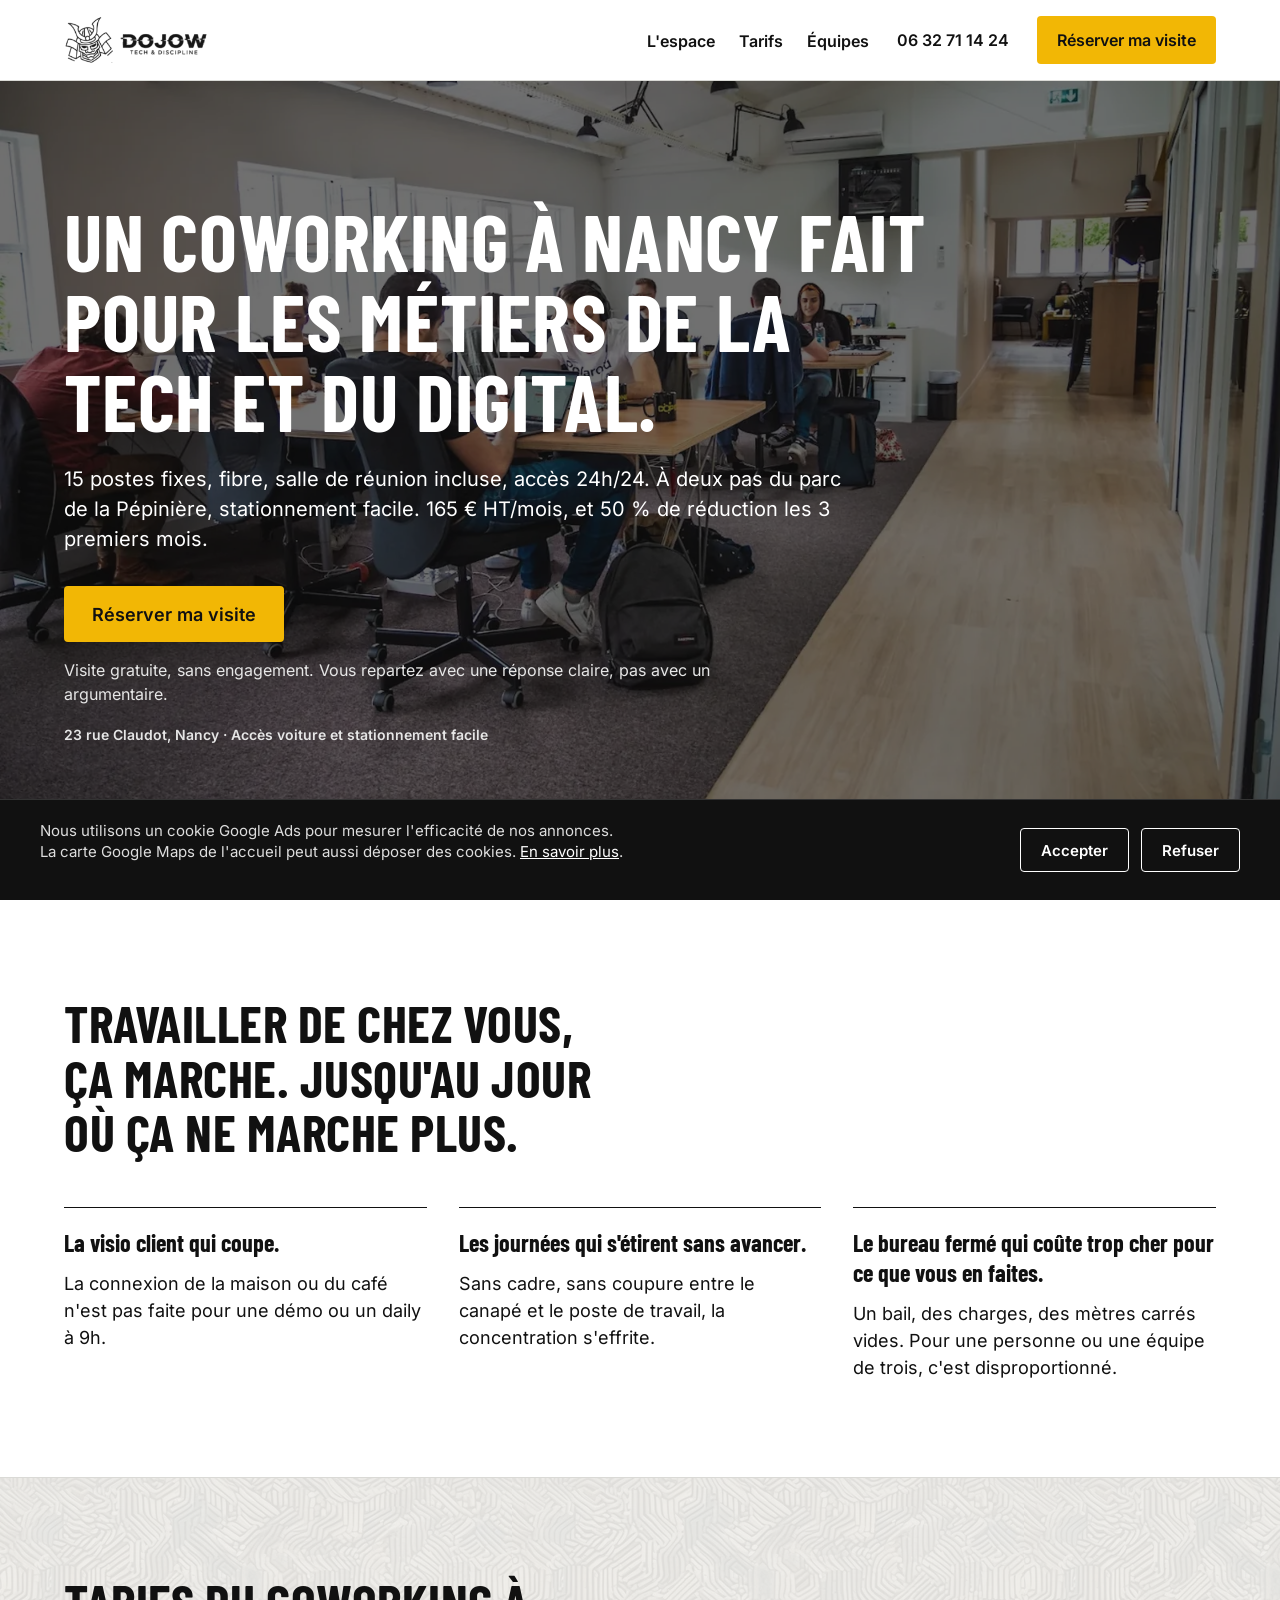
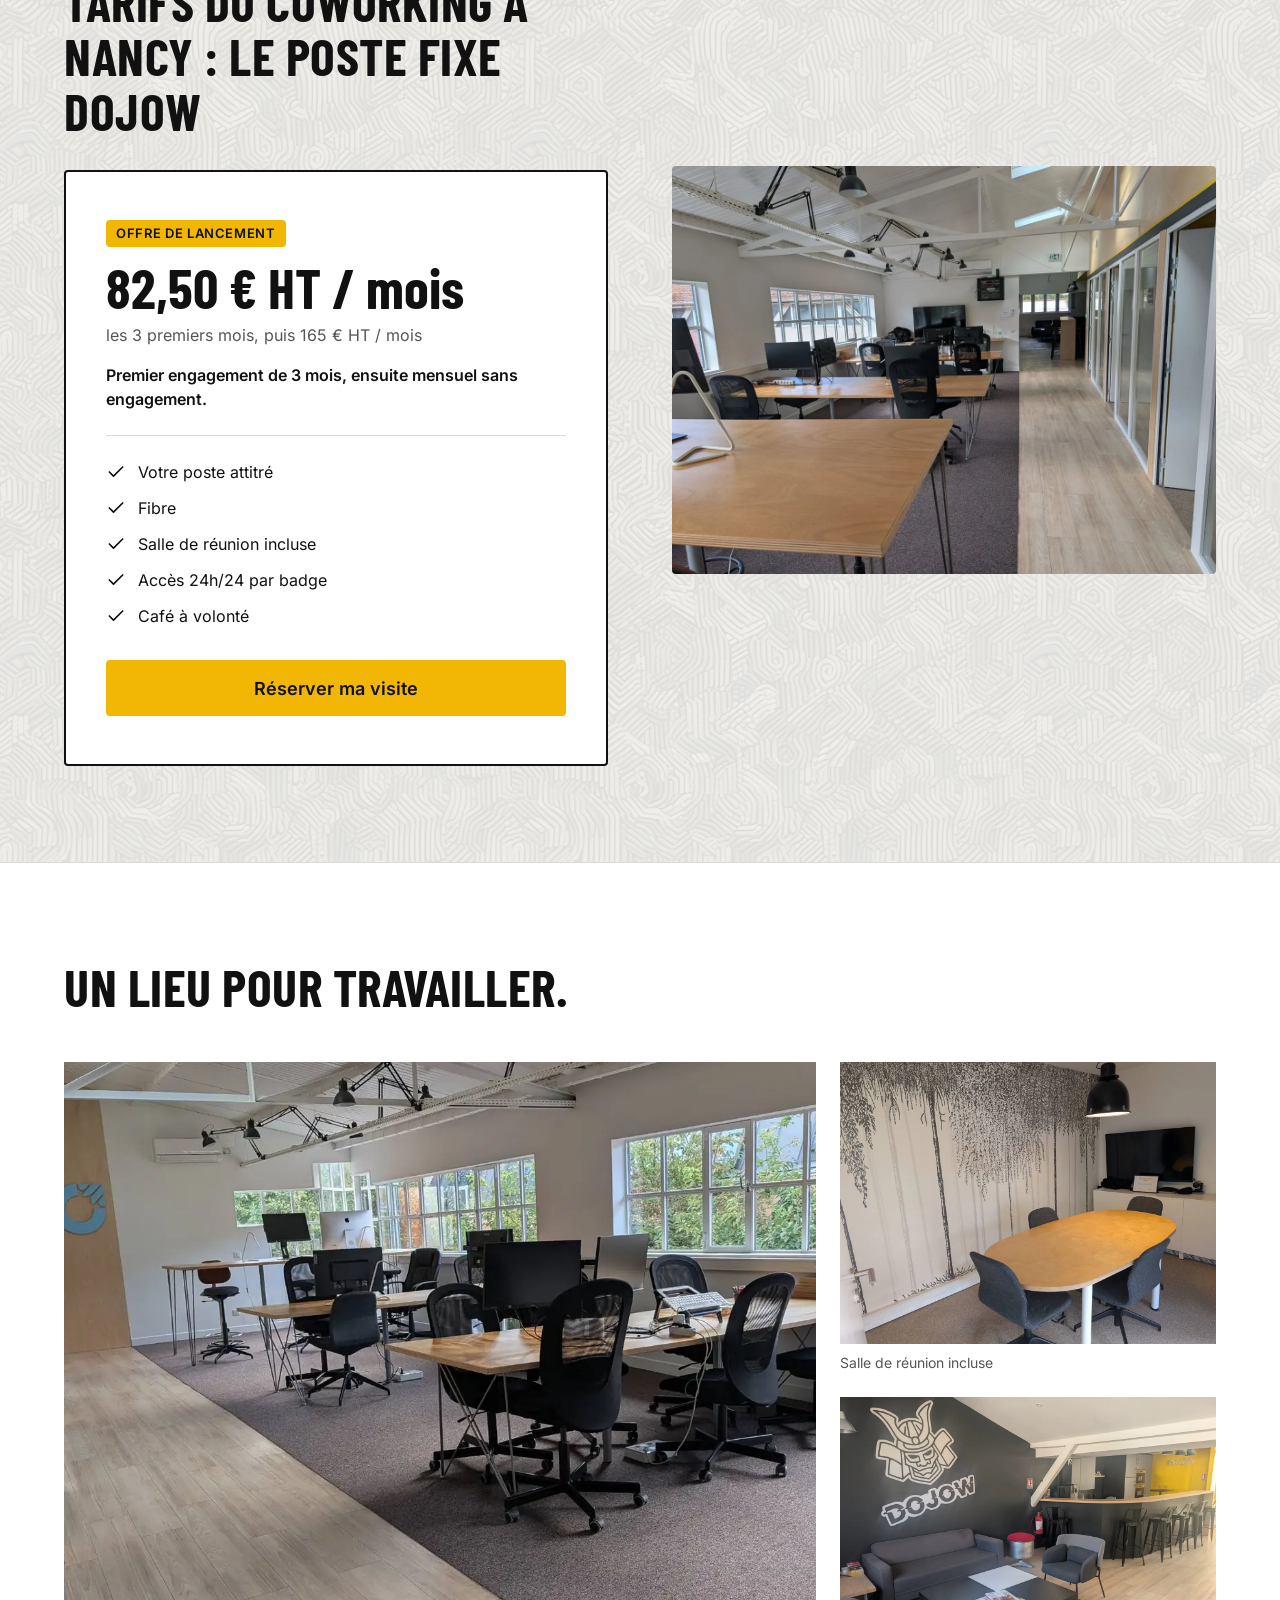
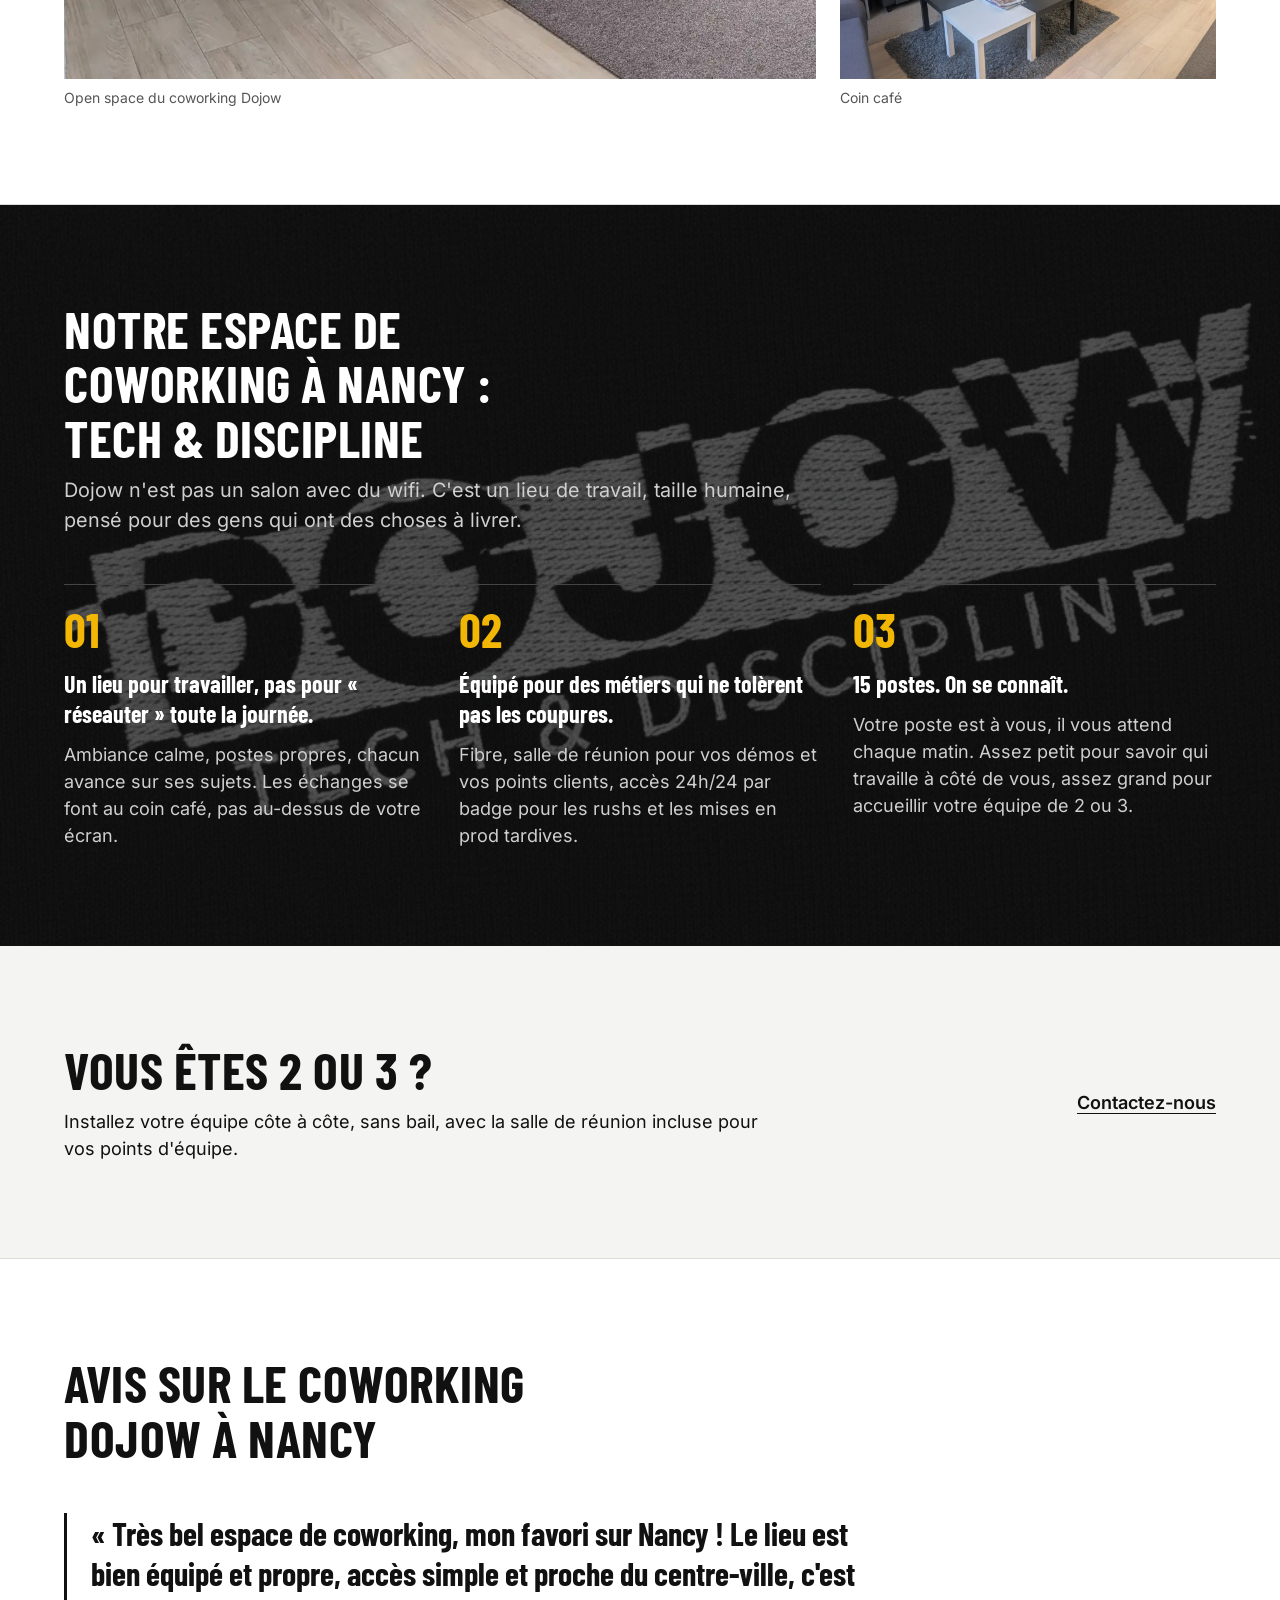
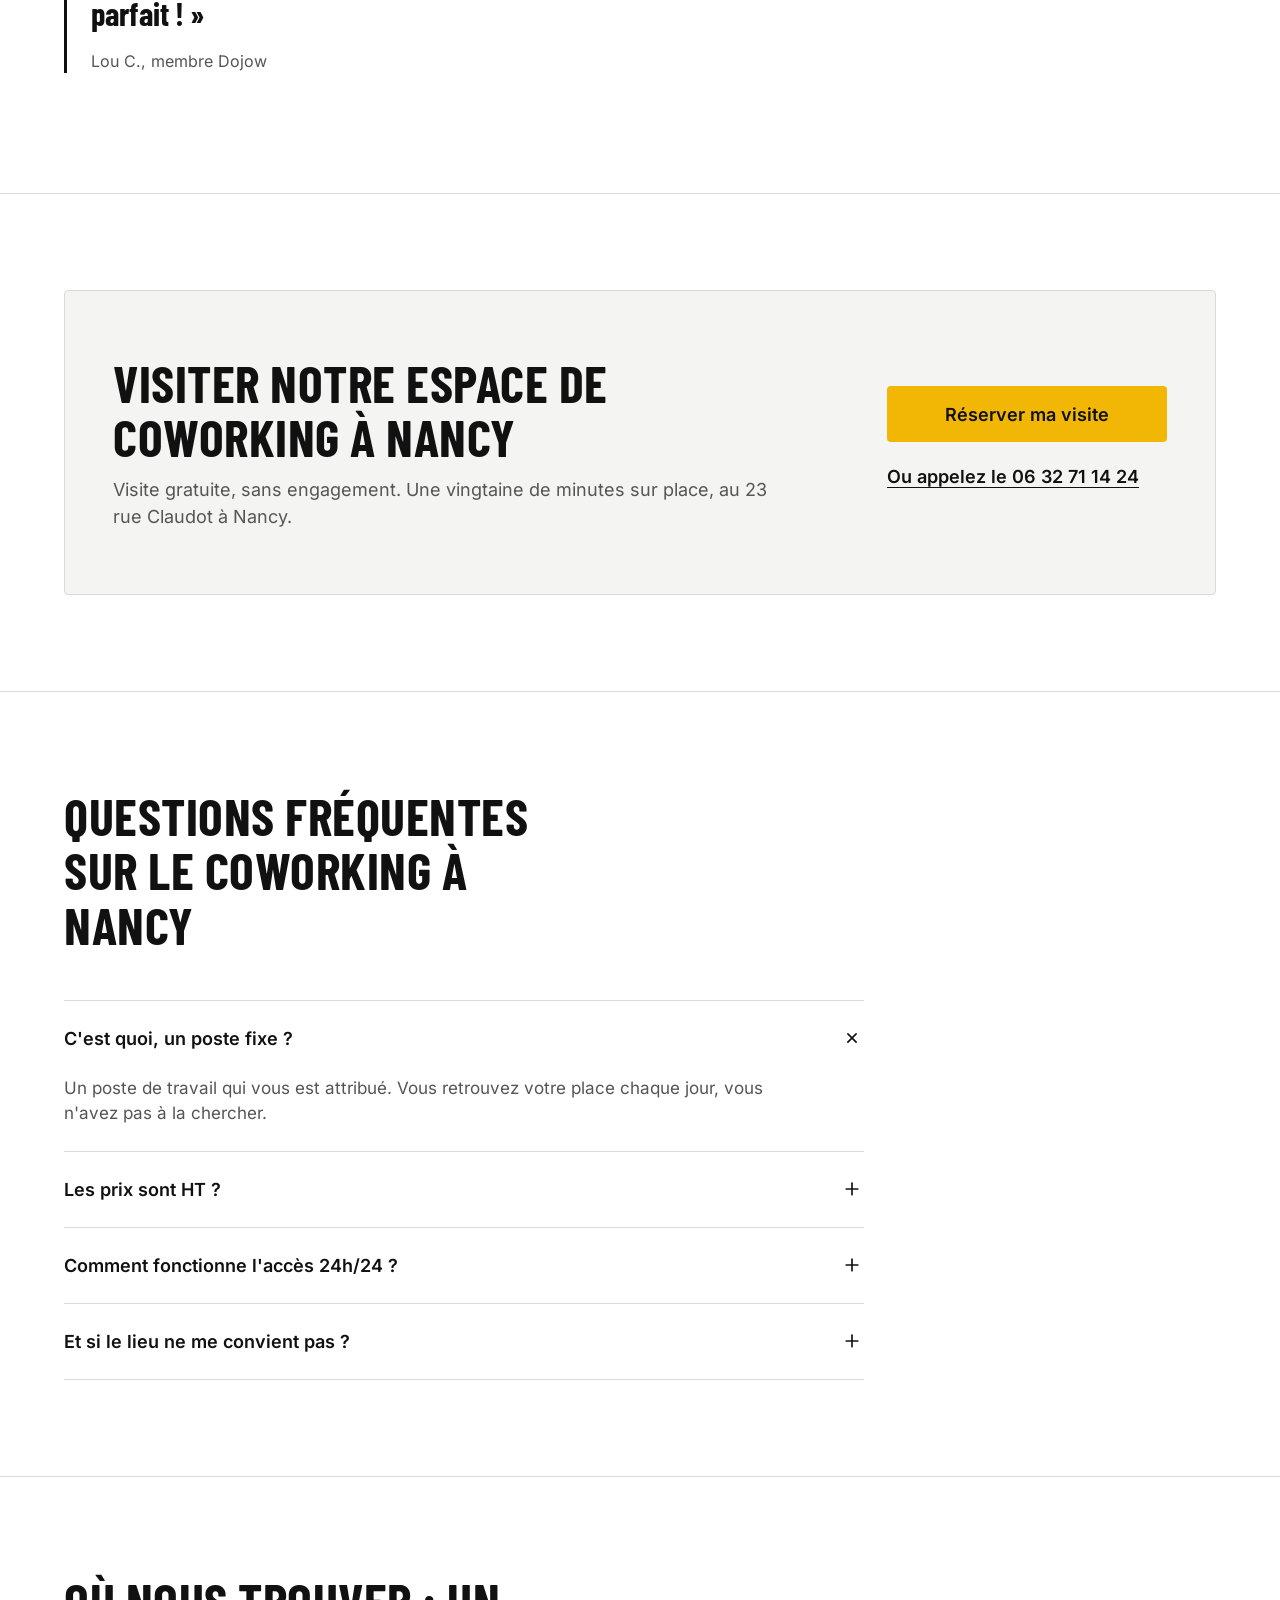
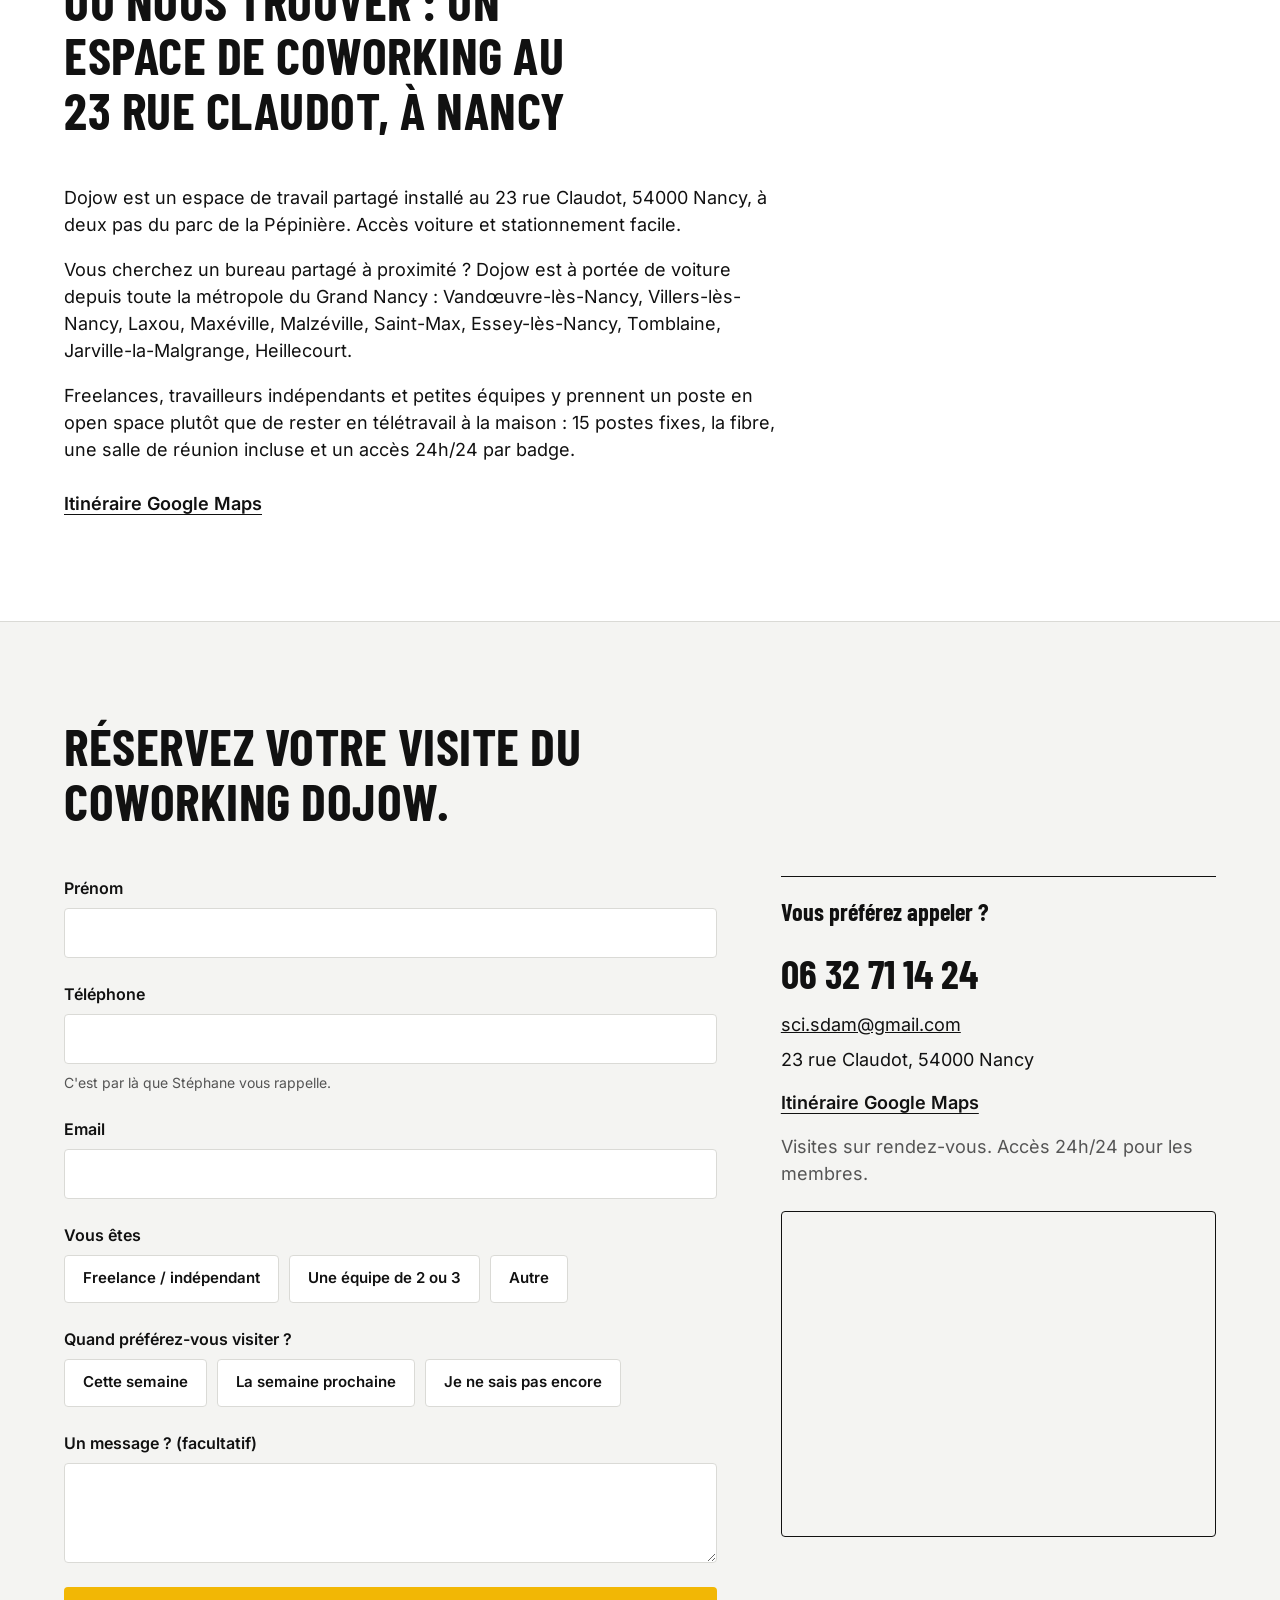
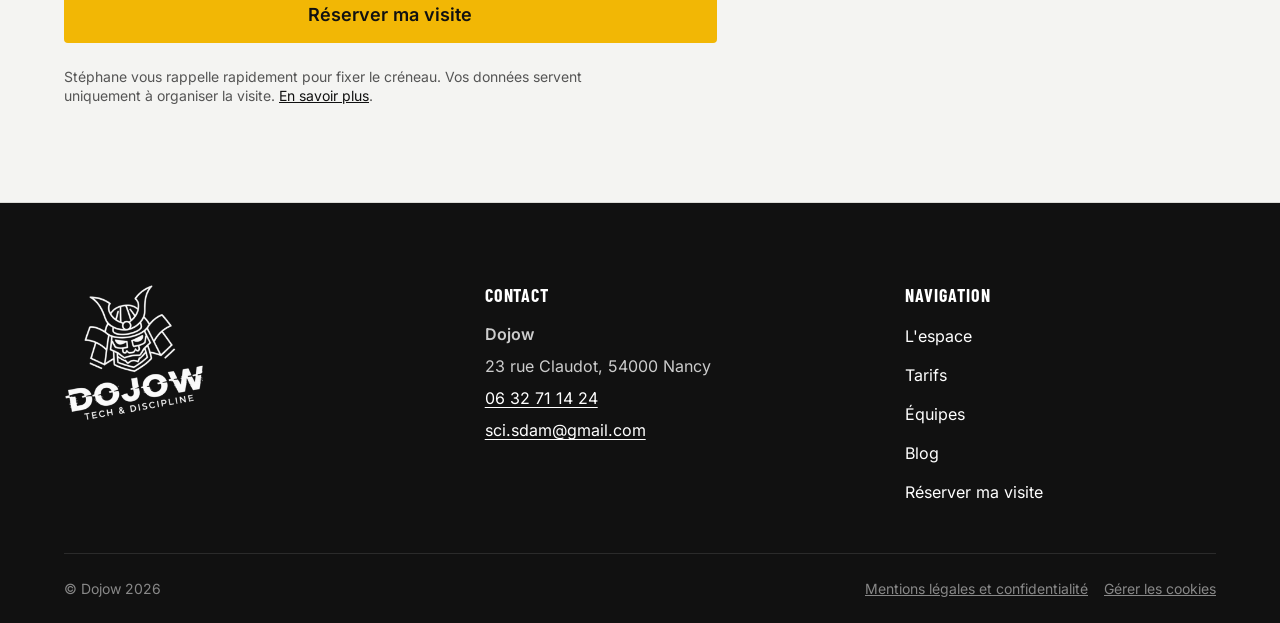
==== index.html @ 9a28f9ed "SEO on-page · application de SEO-ONPAGE-SPEC.md Accueil : nouveau title et nouvelle meta description" ====
<!DOCTYPE html>
<html lang="fr">
<head>
  <meta charset="utf-8">
  <meta name="viewport" content="width=device-width, initial-scale=1">
  <title>Espace de coworking à Nancy | Dojow</title>
  <meta name="description" content="Espace de coworking à Nancy, 23 rue Claudot : 15 postes fixes, fibre, salle de réunion incluse, accès 24h/24. Poste fixe à 82,50 € HT/mois les 3 premiers mois.">
  <link rel="canonical" href="https://www.dojow.fr/">
  <meta property="og:type" content="website">
  <meta property="og:locale" content="fr_FR">
  <meta property="og:site_name" content="Dojow">
  <meta property="og:title" content="Espace de coworking à Nancy | Dojow">
  <meta property="og:description" content="Espace de coworking à Nancy, 23 rue Claudot : 15 postes fixes, fibre, salle de réunion incluse, accès 24h/24. Poste fixe à 82,50 € HT/mois les 3 premiers mois.">
  <meta property="og:url" content="https://www.dojow.fr/">
  <meta property="og:image" content="https://www.dojow.fr/assets/img/brand/og-dojow.jpg">
  <meta property="og:image:width" content="1200">
  <meta property="og:image:height" content="630">
  <meta name="twitter:card" content="summary_large_image">
  <meta name="twitter:title" content="Espace de coworking à Nancy | Dojow">
  <meta name="twitter:description" content="Espace de coworking à Nancy, 23 rue Claudot : 15 postes fixes, fibre, salle de réunion incluse, accès 24h/24. Poste fixe à 82,50 € HT/mois les 3 premiers mois.">
  <meta name="twitter:image" content="https://www.dojow.fr/assets/img/brand/og-dojow.jpg">
  <meta name="geo.region" content="FR-GES">
  <meta name="geo.placename" content="Nancy">
  <!-- À COMPLÉTER : coordonnées GPS du 23 rue Claudot, pour geo.position, ICBM et le champ "geo" du JSON-LD
  <meta name="geo.position" content="[LAT];[LON]">
  <meta name="ICBM" content="[LAT], [LON]"> -->
  <link rel="icon" href="/assets/img/brand/favicon.png">
  <link rel="preload" href="/assets/fonts/barlow-condensed-700.woff2" as="font" type="font/woff2" crossorigin>
  <link rel="stylesheet" href="/assets/css/style.css">
  <!-- À COMPLÉTER : ajouter "geo" (latitude, longitude) et "sameAs" (URL de la fiche Google Business) au JSON-LD ci-dessous -->
  <script type="application/ld+json">
  {
    "@context": "https://schema.org",
    "@type": "LocalBusiness",
    "name": "Dojow",
    "description": "Coworking à Nancy pour les métiers de la tech et du digital. 15 postes fixes, fibre, salle de réunion, accès 24h/24.",
    "url": "https://www.dojow.fr/",
    "telephone": "+33632711424",
    "email": "sci.sdam@gmail.com",
    "image": "https://www.dojow.fr/assets/img/lieu/img-01-open-space.webp",
    "address": {
      "@type": "PostalAddress",
      "streetAddress": "23 rue Claudot",
      "postalCode": "54000",
      "addressLocality": "Nancy",
      "addressCountry": "FR"
    },
    "openingHoursSpecification": {
      "@type": "OpeningHoursSpecification",
      "dayOfWeek": ["Monday","Tuesday","Wednesday","Thursday","Friday","Saturday","Sunday"],
      "opens": "00:00",
      "closes": "23:59"
    },
    "priceRange": "€",
    "hasMap": "https://www.google.com/maps/search/?api=1&query=23+rue+Claudot+54000+Nancy",
    "areaServed": ["Nancy", "Grand Nancy", "Vandœuvre-lès-Nancy", "Villers-lès-Nancy", "Laxou", "Maxéville", "Malzéville", "Saint-Max", "Essey-lès-Nancy", "Tomblaine", "Jarville-la-Malgrange", "Heillecourt"],
    "amenityFeature": [
      { "@type": "LocationFeatureSpecification", "name": "Fibre", "value": true },
      { "@type": "LocationFeatureSpecification", "name": "Salle de réunion incluse", "value": true },
      { "@type": "LocationFeatureSpecification", "name": "Accès 24h/24 et 7j/7 par badge", "value": true },
      { "@type": "LocationFeatureSpecification", "name": "Café à volonté", "value": true },
      { "@type": "LocationFeatureSpecification", "name": "Stationnement facile", "value": true }
    ],
    "makesOffer": {
      "@type": "Offer",
      "name": "Poste fixe",
      "price": "165",
      "priceCurrency": "EUR",
      "priceSpecification": {
        "@type": "UnitPriceSpecification",
        "price": "165",
        "priceCurrency": "EUR",
        "unitText": "mois",
        "valueAddedTaxIncluded": false
      }
    }
  }
  </script>
  <script type="application/ld+json">
  {
    "@context": "https://schema.org",
    "@type": "FAQPage",
    "mainEntity": [
      {
        "@type": "Question",
        "name": "C'est quoi, un poste fixe ?",
        "acceptedAnswer": {
          "@type": "Answer",
          "text": "Un poste de travail qui vous est attribué. Vous retrouvez votre place chaque jour, vous n'avez pas à la chercher."
        }
      },
      {
        "@type": "Question",
        "name": "Les prix sont HT ?",
        "acceptedAnswer": {
          "@type": "Answer",
          "text": "Oui, tous les prix affichés sont hors taxes."
        }
      },
      {
        "@type": "Question",
        "name": "Comment fonctionne l'accès 24h/24 ?",
        "acceptedAnswer": {
          "@type": "Answer",
          "text": "Vous recevez un badge à votre arrivée. Il ouvre l'espace à toute heure, tous les jours, y compris le week-end."
        }
      },
      {
        "@type": "Question",
        "name": "Et si le lieu ne me convient pas ?",
        "acceptedAnswer": {
          "@type": "Answer",
          "text": "C'est exactement pour ça qu'on commence par une visite. Vous ne vous engagez à rien avant d'avoir vu votre poste, testé la connexion et rencontré les gens."
        }
      }
    ]
  }
  </script>
</head>
<body>

  <a href="#contenu-principal" class="skip-link">Aller au contenu</a>

  <!-- =========================================================================
       6.1 Header (avec le nouveau logo Dojow fourni)
       ========================================================================= -->
  <header class="site-header">
    <div class="container header-inner">
      <a href="/" class="header-brand">
        <img src="/assets/img/brand/logo-dojow.png" alt="Dojow, coworking à Nancy" class="header-logo" width="972" height="324">
      </a>

      <!-- Navigation desktop -->
      <nav class="nav-desktop" aria-label="Navigation principale">
        <ul class="nav-links">
          <li><a href="/#lieu" class="nav-link">L'espace</a></li>
          <li><a href="/#tarifs" class="nav-link">Tarifs</a></li>
          <li><a href="/#equipes" class="nav-link">Équipes</a></li>
        </ul>
        <a href="tel:+33632711424" class="header-phone">06 32 71 14 24</a>
        <a href="/#visite" class="btn btn-primary header-cta">Réserver ma visite</a>
      </nav>

      <!-- Actions mobile -->
      <div class="header-mobile-actions">
        <a href="tel:+33632711424" class="btn-icon" aria-label="Appeler Dojow au 06 32 71 14 24">
          <svg viewBox="0 0 24 24" aria-hidden="true">
            <path d="M22 16.92v3a2 2 0 0 1-2.18 2 19.79 19.79 0 0 1-8.63-3.07 19.5 19.5 0 0 1-6-6 19.79 19.79 0 0 1-3.07-8.67A2 2 0 0 1 4.11 2h3a2 2 0 0 1 2 1.72 12.84 12.84 0 0 0 .7 2.81 2 2 0 0 1-.45 2.11L8.09 9.91a16 16 0 0 0 6 6l1.27-1.27a2 2 0 0 1 2.11-.45 12.84 12.84 0 0 0 2.81.7A2 2 0 0 1 22 16.92z"></path>
          </svg>
        </a>
        <button type="button" class="btn-icon" data-action="toggle-menu" aria-expanded="false" aria-controls="menu-mobile" aria-label="Ouvrir le menu">
          <svg viewBox="0 0 24 24" aria-hidden="true">
            <line x1="3" y1="6" x2="21" y2="6"></line>
            <line x1="3" y1="12" x2="21" y2="12"></line>
            <line x1="3" y1="18" x2="21" y2="18"></line>
          </svg>
        </button>
      </div>
    </div>
  </header>

  <!-- Menu mobile plein écran -->
  <div id="menu-mobile" class="menu-mobile" role="dialog" aria-modal="true" aria-label="Menu principal">
    <div class="menu-mobile-header">
      <img src="/assets/img/brand/logo-dojow.png" alt="Dojow" class="header-logo" width="972" height="324">
      <button type="button" class="btn-icon" data-action="close-menu" aria-label="Fermer le menu">
        <svg viewBox="0 0 24 24" aria-hidden="true">
          <line x1="18" y1="6" x2="6" y2="18"></line>
          <line x1="6" y1="6" x2="18" y2="18"></line>
        </svg>
      </button>
    </div>
    <nav class="menu-mobile-nav" aria-label="Menu de navigation mobile">
      <a href="/#lieu" class="menu-mobile-link">L'espace</a>
      <a href="/#tarifs" class="menu-mobile-link">Tarifs</a>
      <a href="/#equipes" class="menu-mobile-link">Équipes</a>
    </nav>
    <div class="menu-mobile-footer">
      <a href="tel:+33632711424" class="menu-mobile-phone">06 32 71 14 24</a>
      <a href="/#visite" class="btn btn-primary">Réserver ma visite</a>
    </div>
  </div>

  <main id="contenu-principal">

    <!-- Section 1 · Hero (photo pleine largeur, inspiration Darwin : écart à SPEC 8.1, voir A-VALIDER.md) -->
    <section id="hero" class="hero-full" aria-labelledby="titre-hero">
      <!-- IMG-01 : Open space, lumière naturelle, 1 ou 2 personnes au travail · remplacer le fichier par la photo réelle, même nom, même format -->
      <img class="hero-full-img" src="/assets/img/lieu/img-01-open-space.webp" width="1600" height="900" alt="Open space du coworking Dojow à Nancy" decoding="async" fetchpriority="high">
      <div class="container hero-full-content">
        <h1 id="titre-hero">Un coworking à Nancy fait pour les métiers de la tech et du digital.</h1>
        <p class="hero-full-sub">15 postes fixes, fibre, salle de réunion incluse, accès 24h/24. À deux pas du parc de la Pépinière, stationnement facile. 165 € HT/mois, et 50 % de réduction les 3 premiers mois.</p>
        <a href="/#visite" class="btn btn-primary">Réserver ma visite</a>
        <p class="hero-full-reassurance">Visite gratuite, sans engagement. Vous repartez avec une réponse claire, pas avec un argumentaire.</p>
        <p class="hero-full-micro">23 rue Claudot, Nancy · Accès voiture et stationnement facile</p>
      </div>
    </section>

    <!-- Section 2 · Barre de preuves -->
    <section class="barre-preuves" aria-label="Ce qui est inclus">
      <div class="container">
        <!-- À COMPLÉTER : sixième élément « Note Google X,X/5 · 4 avis » avec la note réelle. Ne pas l'afficher tant que la note n'est pas fournie. -->
        <ul class="barre-preuves-grid">
          <li class="preuve-item">
            <span class="preuve-icon" aria-hidden="true">
              <svg viewBox="0 0 24 24"><rect x="3" y="4" width="18" height="12" rx="1"></rect><line x1="3" y1="16" x2="3" y2="20"></line><line x1="21" y1="16" x2="21" y2="20"></line><line x1="12" y1="4" x2="12" y2="16"></line></svg>
            </span>
            <span>15 postes, pas plus</span>
          </li>
          <li class="preuve-item">
            <span class="preuve-icon" aria-hidden="true">
              <svg viewBox="0 0 24 24"><path d="M5 12.55a11 11 0 0 1 14.08 0"></path><path d="M8.5 16.5a6 6 0 0 1 7 0"></path><circle cx="12" cy="20" r="1.5"></circle><line x1="12" y1="4" x2="12" y2="9"></line></svg>
            </span>
            <span>Fibre</span>
          </li>
          <li class="preuve-item">
            <span class="preuve-icon" aria-hidden="true">
              <svg viewBox="0 0 24 24"><rect x="4" y="6" width="16" height="12" rx="2"></rect><circle cx="12" cy="3" r="1.5"></circle><circle cx="12" cy="21" r="1.5"></circle><circle cx="2" cy="12" r="1.5"></circle><circle cx="22" cy="12" r="1.5"></circle></svg>
            </span>
            <span>Salle de réunion incluse</span>
          </li>
          <li class="preuve-item">
            <span class="preuve-icon" aria-hidden="true">
              <svg viewBox="0 0 24 24"><rect x="5" y="3" width="14" height="18" rx="2"></rect><circle cx="12" cy="8" r="2.5"></circle><line x1="9" y1="14" x2="15" y2="14"></line><line x1="9" y1="17" x2="13" y2="17"></line></svg>
            </span>
            <span>Accès 24h/24, 7j/7</span>
          </li>
          <li class="preuve-item">
            <span class="preuve-icon" aria-hidden="true">
              <svg viewBox="0 0 24 24"><rect x="3" y="3" width="18" height="18" rx="2"></rect><path d="M9 17V7h4.5a3 3 0 0 1 0 6H9"></path></svg>
            </span>
            <span>Stationnement facile</span>
          </li>
        </ul>
      </div>
    </section>

    <!-- Section 3 · Problème reconnu -->
    <section class="section" aria-labelledby="titre-probleme">
      <div class="container">
        <h2 id="titre-probleme" class="section-header">Travailler de chez vous, ça marche. Jusqu'au jour où ça ne marche plus.</h2>
        <div class="grid grid-3 blocs-filet">
          <div class="bloc-filet">
            <h3>La visio client qui coupe.</h3>
            <p>La connexion de la maison ou du café n'est pas faite pour une démo ou un daily à 9h.</p>
          </div>
          <div class="bloc-filet">
            <h3>Les journées qui s'étirent sans avancer.</h3>
            <p>Sans cadre, sans coupure entre le canapé et le poste de travail, la concentration s'effrite.</p>
          </div>
          <div class="bloc-filet">
            <h3>Le bureau fermé qui coûte trop cher pour ce que vous en faites.</h3>
            <p>Un bail, des charges, des mètres carrés vides. Pour une personne ou une équipe de trois, c'est disproportionné.</p>
          </div>
        </div>
      </div>
    </section>

    <!-- Section 4 · L'offre en bref (bloc alterné texte et photo, inspiration Darwin) -->
    <section id="tarifs" class="section section-gris texture-dots" aria-labelledby="titre-offre">
      <div class="container split">
        <div class="split-text">
          <h2 id="titre-offre">Tarifs du coworking à Nancy : le poste fixe Dojow</h2>
          <div class="carte-tarif carte-tarif--compacte">
            <span class="tarif-surtitre">Offre de lancement</span>
            <p class="tarif-prix">82,50 € HT / mois</p>
            <p class="tarif-sous-prix">les 3 premiers mois, puis 165 € HT / mois</p>
            <p class="tarif-engagement">Premier engagement de 3 mois, ensuite mensuel sans engagement.</p>
            <ul class="tarif-liste">
              <li class="tarif-item"><span class="tarif-check" aria-hidden="true"><svg viewBox="0 0 24 24"><polyline points="20 6 9 17 4 12"></polyline></svg></span><span>Votre poste attitré</span></li>
              <li class="tarif-item"><span class="tarif-check" aria-hidden="true"><svg viewBox="0 0 24 24"><polyline points="20 6 9 17 4 12"></polyline></svg></span><span>Fibre</span></li>
              <li class="tarif-item"><span class="tarif-check" aria-hidden="true"><svg viewBox="0 0 24 24"><polyline points="20 6 9 17 4 12"></polyline></svg></span><span>Salle de réunion incluse</span></li>
              <li class="tarif-item"><span class="tarif-check" aria-hidden="true"><svg viewBox="0 0 24 24"><polyline points="20 6 9 17 4 12"></polyline></svg></span><span>Accès 24h/24 par badge</span></li>
              <li class="tarif-item"><span class="tarif-check" aria-hidden="true"><svg viewBox="0 0 24 24"><polyline points="20 6 9 17 4 12"></polyline></svg></span><span>Café à volonté</span></li>
            </ul>
            <a href="/#visite" class="btn btn-primary">Réserver ma visite</a>
          </div>
        </div>
        <div class="split-media">
          <!-- IMG-05 : Un poste de travail en détail · remplacer le fichier par la photo réelle, même nom, même format -->
          <img class="img-cover" src="/assets/img/lieu/img-05-poste.webp" width="1200" height="900" alt="Poste de travail fixe au coworking Dojow" loading="lazy" decoding="async">
        </div>
      </div>
    </section>

    <!-- Section 5 · Le lieu en images -->
    <section id="lieu" class="section" aria-labelledby="titre-lieu">
      <div class="container">
        <h2 id="titre-lieu" class="section-header">Un lieu pour travailler.</h2>
        <div class="galerie">
          <figure class="galerie-grande">
            <!-- IMG-06 : Open space, second angle · remplacer le fichier par la photo réelle, même nom, même format -->
            <img class="img-cover" src="/assets/img/lieu/img-06-open-space-2.webp" width="1600" height="900" alt="Open space du coworking Dojow" loading="lazy" decoding="async">
            <figcaption>Open space du coworking Dojow</figcaption>
          </figure>
          <figure>
            <!-- IMG-02 : Salle de réunion, table et écran visibles · remplacer le fichier par la photo réelle, même nom, même format -->
            <img class="img-cover" src="/assets/img/lieu/img-02-salle-reunion.webp" width="1200" height="900" alt="Salle de réunion incluse" loading="lazy" decoding="async">
            <figcaption>Salle de réunion incluse</figcaption>
          </figure>
          <figure>
            <!-- IMG-03 : Coin café, machine et mugs · remplacer le fichier par la photo réelle, même nom, même format -->
            <img class="img-cover" src="/assets/img/lieu/img-03-coin-cafe.webp" width="1200" height="900" alt="Coin café" loading="lazy" decoding="async">
            <figcaption>Coin café</figcaption>
          </figure>
        </div>
      </div>
    </section>

    <!-- Section 6 · Parti pris (section noire, fond : wordmark Dojow brodé, fourni par Stéphane) -->
    <section class="section section-noir parti-pris-fond" aria-labelledby="titre-parti-pris">
      <div class="container">
        <div class="section-header">
          <h2 id="titre-parti-pris">Notre espace de coworking à Nancy : Tech &amp; Discipline</h2>
          <p class="section-subtitle">Dojow n'est pas un salon avec du wifi. C'est un lieu de travail, taille humaine, pensé pour des gens qui ont des choses à livrer.</p>
        </div>
        <div class="grid grid-3 blocs-filet">
          <div class="bloc-filet">
            <span class="bloc-numero" aria-hidden="true">01</span>
            <h3>Un lieu pour travailler, pas pour « réseauter » toute la journée.</h3>
            <p>Ambiance calme, postes propres, chacun avance sur ses sujets. Les échanges se font au coin café, pas au-dessus de votre écran.</p>
          </div>
          <div class="bloc-filet">
            <span class="bloc-numero" aria-hidden="true">02</span>
            <h3>Équipé pour des métiers qui ne tolèrent pas les coupures.</h3>
            <p>Fibre, salle de réunion pour vos démos et vos points clients, accès 24h/24 par badge pour les rushs et les mises en prod tardives.</p>
          </div>
          <div class="bloc-filet">
            <span class="bloc-numero" aria-hidden="true">03</span>
            <h3>15 postes. On se connaît.</h3>
            <p>Votre poste est à vous, il vous attend chaque matin. Assez petit pour savoir qui travaille à côté de vous, assez grand pour accueillir votre équipe de 2 ou 3.</p>
          </div>
        </div>
      </div>
    </section>

    <!-- Section 7 · Équipes -->
    <section id="equipes" class="section section-gris" aria-labelledby="titre-equipes">
      <div class="container bandeau">
        <div>
          <h2 id="titre-equipes">Vous êtes 2 ou 3 ?</h2>
          <p>Installez votre équipe côte à côte, sans bail, avec la salle de réunion incluse pour vos points d'équipe.</p>
        </div>
        <a href="mailto:sci.sdam@gmail.com" class="link-secondary">Contactez-nous</a>
      </div>
    </section>

    <!-- Section 8 · Témoignage -->
    <section class="section" aria-labelledby="titre-temoignage">
      <div class="container">
        <h2 id="titre-temoignage" class="section-header">Avis sur le coworking Dojow à Nancy</h2>
        <figure class="temoignage-card">
          <blockquote class="temoignage-quote">« Très bel espace de coworking, mon favori sur Nancy ! Le lieu est bien équipé et propre, accès simple et proche du centre-ville, c'est parfait ! »</blockquote>
          <figcaption class="temoignage-author">Lou C., membre Dojow <!-- À COMPLÉTER : activité de Lou C. si elle accepte qu'elle soit affichée --></figcaption>
        </figure>
        <!-- À COMPLÉTER : lien « Voir les avis Google » (nouvel onglet, rel="noopener") vers la fiche Google Business. Non affiché tant que l'URL n'est pas fournie. -->
      </div>
    </section>

    <!-- Bloc d'action final (déplacé sous le témoignage à la demande de Stéphane) -->
    <section class="section" aria-labelledby="titre-cta-final">
      <div class="container">
        <div class="bloc-cta-final">
          <div class="bloc-cta-content">
            <h2 id="titre-cta-final">Visiter notre espace de coworking à Nancy</h2>
            <p>Visite gratuite, sans engagement. Une vingtaine de minutes sur place, au 23 rue Claudot à Nancy.</p>
          </div>
          <div class="bloc-cta-actions">
            <a href="/#visite" class="btn btn-primary">Réserver ma visite</a>
            <a href="tel:+33632711424" class="link-secondary">Ou appelez le 06 32 71 14 24</a>
          </div>
        </div>
      </div>
    </section>

    <!-- Section 9 · FAQ courte -->
    <section id="faq" class="section" aria-labelledby="titre-faq">
      <div class="container">
        <h2 id="titre-faq" class="section-header">Questions fréquentes sur le coworking à Nancy</h2>
        <div class="faq-list">
          <details class="faq-item" open>
            <summary class="faq-summary"><span>C'est quoi, un poste fixe ?</span><span class="faq-icon" aria-hidden="true"><svg viewBox="0 0 24 24"><line x1="12" y1="5" x2="12" y2="19"></line><line x1="5" y1="12" x2="19" y2="12"></line></svg></span></summary>
            <div class="faq-content"><p>Un poste de travail qui vous est attribué. Vous retrouvez votre place chaque jour, vous n'avez pas à la chercher.</p></div>
          </details>
          <details class="faq-item">
            <summary class="faq-summary"><span>Les prix sont HT ?</span><span class="faq-icon" aria-hidden="true"><svg viewBox="0 0 24 24"><line x1="12" y1="5" x2="12" y2="19"></line><line x1="5" y1="12" x2="19" y2="12"></line></svg></span></summary>
            <div class="faq-content"><p>Oui, tous les prix affichés sont hors taxes.</p></div>
          </details>
          <details class="faq-item">
            <summary class="faq-summary"><span>Comment fonctionne l'accès 24h/24 ?</span><span class="faq-icon" aria-hidden="true"><svg viewBox="0 0 24 24"><line x1="12" y1="5" x2="12" y2="19"></line><line x1="5" y1="12" x2="19" y2="12"></line></svg></span></summary>
            <div class="faq-content"><p>Vous recevez un badge à votre arrivée. Il ouvre l'espace à toute heure, tous les jours, y compris le week-end.</p></div>
          </details>
          <details class="faq-item">
            <summary class="faq-summary"><span>Et si le lieu ne me convient pas ?</span><span class="faq-icon" aria-hidden="true"><svg viewBox="0 0 24 24"><line x1="12" y1="5" x2="12" y2="19"></line><line x1="5" y1="12" x2="19" y2="12"></line></svg></span></summary>
            <div class="faq-content"><p>C'est exactement pour ça qu'on commence par une visite. Vous ne vous engagez à rien avant d'avoir vu votre poste, testé la connexion et rencontré les gens.</p></div>
          </details>
        </div>
      </div>
    </section>

    <!-- Section « Où nous trouver » (préconisation SEO, textes repris de SPEC 8.2) -->
    <!-- À COMPLÉTER : quartier du 23 rue Claudot, temps depuis la gare de Nancy, lignes de bus ou de tram, modalités de stationnement -->
    <section id="acces" class="section" aria-labelledby="titre-acces">
      <div class="container">
        <h2 id="titre-acces" class="section-header">Où nous trouver : un espace de coworking au 23 rue Claudot, à Nancy</h2>
        <p>Dojow est un espace de travail partagé installé au 23 rue Claudot, 54000 Nancy, à deux pas du parc de la Pépinière. Accès voiture et stationnement facile.</p>
        <p>Vous cherchez un bureau partagé à proximité ? Dojow est à portée de voiture depuis toute la métropole du Grand Nancy : Vandœuvre-lès-Nancy, Villers-lès-Nancy, Laxou, Maxéville, Malzéville, Saint-Max, Essey-lès-Nancy, Tomblaine, Jarville-la-Malgrange, Heillecourt.</p>
        <p>Freelances, travailleurs indépendants et petites équipes y prennent un poste en open space plutôt que de rester en télétravail à la maison : 15 postes fixes, la fibre, une salle de réunion incluse et un accès 24h/24 par badge.</p>
        <p><a href="https://www.google.com/maps/search/?api=1&amp;query=23+rue+Claudot+54000+Nancy" class="link-secondary" target="_blank" rel="noopener">Itinéraire Google Maps</a></p>
      </div>
    </section>

    <!-- Formulaire de demande de visite (ajouté sur l'accueil à la demande de Stéphane, écart à SPEC 8.1) -->
    <section id="visite" class="section section-gris" aria-labelledby="titre-visite">
      <div class="container">
        <h2 id="titre-visite" class="section-header">Réservez votre visite du coworking Dojow.</h2>
        <div class="visite-grid">
          <div>
            <form id="form-visite" class="form-visite" action="https://api.web3forms.com/submit" method="POST" novalidate>
              <!-- Clé et paramètres cachés (SPEC 9.1) -->
              <!-- Clé Web3Forms liée à sci.sdam@gmail.com (fournie par Stéphane le 22/09/2026) -->
              <input type="hidden" name="access_key" value="a0d111a6-226f-4faf-b171-7aaadbd5601b">
              <input type="hidden" name="subject" value="Nouvelle demande de visite Dojow">
              <input type="hidden" name="from_name" value="Site Dojow">
              <input type="hidden" name="redirect" value="https://www.dojow.fr/merci">
              <input type="hidden" name="origine" value="site">
              <input type="hidden" name="utm_source">
              <input type="hidden" name="utm_medium">
              <input type="hidden" name="utm_campaign">
              <input type="hidden" name="utm_term">
              <input type="hidden" name="gclid">
              <input type="checkbox" name="botcheck" style="display:none" tabindex="-1" autocomplete="off">

              <!-- 1. Prénom -->
              <div class="form-group">
                <label for="prenom" class="form-label">Prénom</label>
                <input type="text" id="prenom" name="prenom" class="form-input" autocomplete="given-name" required aria-describedby="err-prenom">
                <span id="err-prenom" class="form-error" role="alert"></span>
              </div>

              <!-- 2. Téléphone -->
              <div class="form-group">
                <label for="telephone" class="form-label">Téléphone</label>
                <input type="tel" id="telephone" name="telephone" class="form-input" autocomplete="tel" required aria-describedby="tel-help err-telephone">
                <span id="tel-help" class="form-help">C'est par là que Stéphane vous rappelle.</span>
                <span id="err-telephone" class="form-error" role="alert"></span>
              </div>

              <!-- 3. Email -->
              <div class="form-group">
                <label for="email" class="form-label">Email</label>
                <input type="email" id="email" name="email" class="form-input" autocomplete="email" required aria-describedby="err-email">
                <span id="err-email" class="form-error" role="alert"></span>
              </div>

              <!-- 4. Profil -->
              <fieldset class="radio-fieldset" aria-describedby="err-profil">
                <legend class="radio-legend">Vous êtes</legend>
                <div class="radio-options">
                  <div class="radio-pill">
                    <input type="radio" id="profil-freelance" name="profil" value="freelance">
                    <label for="profil-freelance">Freelance / indépendant</label>
                  </div>
                  <div class="radio-pill">
                    <input type="radio" id="profil-equipe" name="profil" value="equipe">
                    <label for="profil-equipe">Une équipe de 2 ou 3</label>
                  </div>
                  <div class="radio-pill">
                    <input type="radio" id="profil-autre" name="profil" value="autre">
                    <label for="profil-autre">Autre</label>
                  </div>
                </div>
                <span id="err-profil" class="form-error" role="alert"></span>
              </fieldset>

              <!-- 5. Préférence de visite -->
              <fieldset class="radio-fieldset" aria-describedby="err-preference">
                <legend class="radio-legend">Quand préférez-vous visiter ?</legend>
                <div class="radio-options">
                  <div class="radio-pill">
                    <input type="radio" id="visite-semaine" name="preference_visite" value="cette-semaine">
                    <label for="visite-semaine">Cette semaine</label>
                  </div>
                  <div class="radio-pill">
                    <input type="radio" id="visite-prochaine" name="preference_visite" value="semaine-prochaine">
                    <label for="visite-prochaine">La semaine prochaine</label>
                  </div>
                  <div class="radio-pill">
                    <input type="radio" id="visite-nsp" name="preference_visite" value="ne-sait-pas">
                    <label for="visite-nsp">Je ne sais pas encore</label>
                  </div>
                </div>
                <span id="err-preference" class="form-error" role="alert"></span>
              </fieldset>

              <!-- 6. Message facultatif -->
              <div class="form-group">
                <label for="message" class="form-label">Un message ? (facultatif)</label>
                <textarea id="message" name="message" class="form-textarea form-textarea--petit" rows="2"></textarea>
              </div>

              <!-- Bouton unique d'action -->
              <button type="submit" class="btn btn-primary">Réserver ma visite</button>
              <!-- À VALIDER : message affiché si l'envoi échoue (texte non prévu par SPEC) -->
              <p id="form-status" class="form-error" role="alert"></p>

              <p class="form-reassurance">
                Stéphane vous rappelle rapidement pour fixer le créneau. Vos données servent uniquement à organiser la visite. <a href="/mentions-legales-politique-de-confidentialite">En savoir plus</a>.
              </p>
            </form>
          </div>
          <aside class="visite-contact" aria-labelledby="titre-appeler">
            <h3 id="titre-appeler">Vous préférez appeler ?</h3>
            <p><a href="tel:+33632711424" class="visite-tel">06 32 71 14 24</a></p>
            <p><a href="mailto:sci.sdam@gmail.com">sci.sdam@gmail.com</a></p>
            <p>23 rue Claudot, 54000 Nancy</p>
            <p><a href="https://www.google.com/maps/search/?api=1&amp;query=23+rue+Claudot+54000+Nancy" class="link-secondary" target="_blank" rel="noopener">Itinéraire Google Maps</a></p>
            <p class="text-muted">Visites sur rendez-vous. Accès 24h/24 pour les membres.</p>

            <!-- Carte Google Maps affichée directement, à la demande de Stéphane (écart à SPEC 8.2 : cookies Google déposés sans consentement, voir A-VALIDER.md) -->
            <div class="carte">
              <iframe src="https://www.google.com/maps?q=23+rue+Claudot,+54000+Nancy&amp;output=embed" title="Carte : Dojow, 23 rue Claudot, 54000 Nancy" loading="lazy" referrerpolicy="no-referrer-when-downgrade" allowfullscreen></iframe>
            </div>
          </aside>
        </div>
      </div>
    </section>

  </main>

  <!-- Fenêtre de remerciement après envoi du formulaire (texte de SPEC 8.8) -->
  <dialog id="merci-dialog" class="merci-dialog" aria-labelledby="merci-dialog-titre">
    <button type="button" class="merci-dialog-close" data-action="close-merci" aria-label="Fermer">
      <svg viewBox="0 0 24 24" aria-hidden="true"><line x1="18" y1="6" x2="6" y2="18"></line><line x1="6" y1="6" x2="18" y2="18"></line></svg>
    </button>
    <h2 id="merci-dialog-titre">C'est noté !</h2>
    <p>Stéphane vous rappelle rapidement au numéro indiqué pour fixer votre visite. En attendant, notez l'adresse : 23 rue Claudot, 54000 Nancy.</p>
    <p><a href="https://www.google.com/maps/search/?api=1&amp;query=23+rue+Claudot+54000+Nancy" class="link-secondary" target="_blank" rel="noopener">Itinéraire Google Maps</a></p>
  </dialog>

  <!-- =========================================================================
       5.5 Barre d'action collante sur mobile (< 768 px)
       ========================================================================= -->
  <aside id="sticky-mobile-bar" class="sticky-mobile-bar" aria-label="Action rapide">
    <a href="/#visite" class="btn btn-primary">Réserver ma visite</a>
    <a href="tel:+33632711424" class="sticky-phone-btn" aria-label="Appeler Dojow au 06 32 71 14 24">
      <svg viewBox="0 0 24 24" aria-hidden="true">
        <path d="M22 16.92v3a2 2 0 0 1-2.18 2 19.79 19.79 0 0 1-8.63-3.07 19.5 19.5 0 0 1-6-6 19.79 19.79 0 0 1-3.07-8.67A2 2 0 0 1 4.11 2h3a2 2 0 0 1 2 1.72 12.84 12.84 0 0 0 .7 2.81 2 2 0 0 1-.45 2.11L8.09 9.91a16 16 0 0 0 6 6l1.27-1.27a2 2 0 0 1 2.11-.45 12.84 12.84 0 0 0 2.81.7A2 2 0 0 1 22 16.92z"></path>
      </svg>
    </a>
  </aside>

  <!-- =========================================================================
       10. Bandeau Cookies
       ========================================================================= -->
  <!-- À VALIDER : texte du bandeau modifié (SPEC 10) suite à l'affichage direct de la carte Google Maps -->
  <aside id="cookie-banner" class="cookie-banner" aria-label="Gestion des cookies">
    <div class="cookie-inner">
      <p class="cookie-text">
        Nous utilisons un cookie Google Ads pour mesurer l'efficacité de nos annonces. La carte Google Maps de l'accueil peut aussi déposer des cookies. <a href="/mentions-legales-politique-de-confidentialite">En savoir plus</a>.
      </p>
      <div class="cookie-actions">
        <button type="button" id="cookie-accept" class="btn-cookie">Accepter</button>
        <button type="button" id="cookie-deny" class="btn-cookie">Refuser</button>
      </div>
    </div>
  </aside>

  <!-- =========================================================================
       6.2 Footer (avec le logo blanc haute résolution)
       ========================================================================= -->
  <footer class="site-footer">
    <div class="container">
      <div class="footer-grid">
        <!-- Colonne 1 : Logo blanc & Signature -->
        <div class="footer-col">
          <!-- Logo vertical : la signature « Tech & Discipline » fait partie du logo -->
          <img src="/assets/img/brand/logo-dojow-vertical-white.png" alt="Dojow, Tech &amp; Discipline" class="footer-logo" width="480" height="470" loading="lazy" decoding="async">
        </div>

        <!-- Colonne 2 : Coordonnées identiques à la fiche Google Business -->
        <div class="footer-col">
          <h3>Contact</h3>
          <ul class="footer-nap">
            <li><strong>Dojow</strong></li>
            <li>23 rue Claudot, 54000 Nancy</li>
            <li><a href="tel:+33632711424">06 32 71 14 24</a></li>
            <li><a href="mailto:sci.sdam@gmail.com">sci.sdam@gmail.com</a></li>
          </ul>
        </div>

        <!-- Colonne 3 : Navigation -->
        <div class="footer-col">
          <h3>Navigation</h3>
          <ul class="footer-nav-list">
            <li><a href="/#lieu">L'espace</a></li>
            <li><a href="/#tarifs">Tarifs</a></li>
            <li><a href="/#equipes">Équipes</a></li>
            <li><a href="/blog-list">Blog</a></li>
            <li><a href="/#visite">Réserver ma visite</a></li>
          </ul>
        </div>
      </div>

      <!-- Ligne inférieure -->
      <div class="footer-bottom">
        <div>© Dojow <span data-year></span></div>
        <div class="footer-bottom-links">
          <a href="/mentions-legales-politique-de-confidentialite">Mentions légales et confidentialité</a>
          <button type="button" class="btn-link" data-action="manage-cookies">Gérer les cookies</button>
        </div>
      </div>
    </div>
  </footer>

  <script src="/assets/js/main.js"></script>
</body>
</html>
---- assets/css/style.css ----
/* ==========================================================================
   DOJOW · STYLESHEET (style.css)
   Coworking à Nancy · Tech & Discipline
   ========================================================================== */

/* --------------------------------------------------------------------------
   5.1 Variables CSS
   -------------------------------------------------------------------------- */
:root {
  --noir: #111111;
  --blanc: #FFFFFF;
  --gris-fond: #F4F4F2;      /* fonds de sections alternées */
  --gris-trait: #DADAD6;     /* bordures, séparateurs */
  --gris-texte: #555555;     /* textes secondaires */

  /* Accent validé par Stéphane : jaune signal, texte des boutons en noir (SPEC 5.1) */
  --accent: #F2B705;
  --accent-hover: #D9A404;
  --accent-text: #111111;

  --ph: #D9D9D6;             /* placeholders images */

  --font-titre: "Barlow Condensed", "Arial Narrow", sans-serif;
  --font-texte: "Inter", system-ui, sans-serif;

  --radius: 4px;
  --container: 1200px;
}

/* --------------------------------------------------------------------------
   5.2 Typographie (@font-face)
   -------------------------------------------------------------------------- */
@font-face {
  font-family: "Barlow Condensed";
  font-style: normal;
  font-weight: 700;
  font-display: swap;
  src: url("../fonts/barlow-condensed-700.woff2") format("woff2");
}

@font-face {
  font-family: "Inter";
  font-style: normal;
  font-weight: 400;
  font-display: swap;
  src: url("../fonts/inter-400.woff2") format("woff2");
}

@font-face {
  font-family: "Inter";
  font-style: normal;
  font-weight: 600;
  font-display: swap;
  src: url("../fonts/inter-600.woff2") format("woff2");
}

/* --------------------------------------------------------------------------
   Reset & Base
   -------------------------------------------------------------------------- */
*, *::before, *::after {
  box-sizing: border-box;
  margin: 0;
  padding: 0;
}

html {
  font-family: var(--font-texte);
  font-size: 17px;
  line-height: 1.5;
  color: var(--noir);
  background-color: var(--blanc);
  -webkit-text-size-adjust: 100%;
  scroll-behavior: smooth;
}

@media (min-width: 768px) {
  html {
    font-size: 18px;
  }
}

body {
  min-height: 100vh;
  display: flex;
  flex-direction: column;
  background-color: var(--blanc);
  color: var(--noir);
}

main {
  flex: 1 0 auto;
}

/* Accessibilité : lien d'évitement */
.skip-link {
  position: absolute;
  top: -100px;
  left: 16px;
  background: var(--noir);
  color: var(--blanc);
  padding: 12px 20px;
  z-index: 1000;
  border-radius: var(--radius);
  text-decoration: none;
  font-weight: 600;
}

.skip-link:focus {
  top: 16px;
}

/* Titres */
h1, h2, h3, h4 {
  font-family: var(--font-titre);
  color: var(--noir);
  font-weight: 700;
}

h1 {
  font-size: 42px;
  line-height: 1.05;
  text-transform: uppercase;
  letter-spacing: 0.01em;
}

h2 {
  font-size: 32px;
  line-height: 1.15;
  text-transform: uppercase;
  letter-spacing: 0.01em;
}

h3 {
  font-size: 21px;
  line-height: 1.25;
  text-transform: none;
  letter-spacing: normal;
}

@media (min-width: 768px) {
  h1 {
    font-size: 64px;
  }
  h2 {
    font-size: 44px;
  }
  h3 {
    font-size: 24px;
  }
}

/* Titres XXL sur grand écran (inspiration Darwin, écart à SPEC 5.2 validé par Stéphane) */
@media (min-width: 1024px) {
  h1 {
    font-size: 80px;
    line-height: 1;
  }
  h2 {
    font-size: 52px;
    line-height: 1.05;
  }
}

p {
  max-width: 65ch;
  margin-bottom: 1rem;
}

p:last-child {
  margin-bottom: 0;
}

.text-muted {
  color: var(--gris-texte);
}

.font-bold {
  font-weight: 600;
}

/* Images */
img {
  max-width: 100%;
  height: auto;
  display: block;
}

.img-cover {
  width: 100%;
  height: 100%;
  object-fit: cover;
}

/* --------------------------------------------------------------------------
   5.3 Style & Grille suisse
   -------------------------------------------------------------------------- */
.container {
  width: 100%;
  max-width: var(--container);
  margin-inline: auto;
  padding-inline: 16px;
}

@media (min-width: 768px) {
  .container {
    padding-inline: 24px;
  }
}

.section {
  padding-block: 64px;
  border-bottom: 1px solid var(--gris-trait);
}

@media (min-width: 768px) {
  .section {
    padding-block: 96px;
  }
}

.section-gris {
  background-color: var(--gris-fond);
}

.section-header {
  margin-bottom: 32px;
}

@media (min-width: 768px) {
  .section-header {
    margin-bottom: 48px;
  }
}

.section-subtitle {
  font-size: 1.1rem;
  color: var(--gris-texte);
  margin-top: 12px;
  max-width: 65ch;
}

/* Grilles */
.grid {
  display: grid;
  gap: 24px;
}

@media (min-width: 768px) {
  .grid-2 {
    grid-template-columns: repeat(2, 1fr);
    gap: 32px;
  }
  .grid-3 {
    grid-template-columns: repeat(3, 1fr);
    gap: 32px;
  }
}

/* --------------------------------------------------------------------------
   5.4 Boutons & Liens
   -------------------------------------------------------------------------- */
.btn {
  display: inline-flex;
  align-items: center;
  justify-content: center;
  font-family: var(--font-texte);
  font-size: 18px;
  font-weight: 600;
  text-decoration: none;
  min-height: 56px;
  padding: 0 28px;
  border-radius: var(--radius);
  border: none;
  cursor: pointer;
  text-align: center;
  transition: background-color 150ms ease, color 150ms ease, border-color 150ms ease;
  width: 100%;
}

@media (min-width: 768px) {
  .btn {
    width: auto;
  }
}

.btn-primary {
  background-color: var(--accent);
  color: var(--accent-text);
}

.btn-primary:hover {
  background-color: var(--accent-hover);
}

/* --------------------------------------------------------------------------
   Textures de fond (Tech & Discipline)
   -------------------------------------------------------------------------- */
/* Texture photo fournie par Stéphane, à 10 % d'opacité, derrière le contenu */
.texture-dots {
  position: relative;
  isolation: isolate;
  background-color: var(--gris-fond);
}

.texture-dots::before {
  content: "";
  position: absolute;
  inset: 0;
  z-index: -1;
  background: url("../img/patterns/texture.webp") repeat;
  background-size: 512px 512px;
  opacity: 0.1;
  pointer-events: none;
}

.texture-grid {
  background-color: var(--gris-fond);
  background-image:
    linear-gradient(to right, rgba(0, 0, 0, 0.04) 1px, transparent 1px),
    linear-gradient(to bottom, rgba(0, 0, 0, 0.04) 1px, transparent 1px);
  background-size: 32px 32px;
}

.btn:focus-visible,
a:focus-visible,
button:focus-visible,
input:focus-visible,
textarea:focus-visible,
select:focus-visible {
  outline: 3px solid var(--noir);
  outline-offset: 2px;
}

/* Liens secondaires : texte souligné noir */
.link-secondary {
  color: var(--noir);
  text-decoration: underline;
  text-underline-offset: 4px;
  font-weight: 600;
  display: inline-flex;
  align-items: center;
  gap: 8px;
  min-height: 44px;
}

.link-secondary:hover {
  color: var(--gris-texte);
}

/* Liens généraux */
a {
  color: inherit;
}

/* --------------------------------------------------------------------------
   5.5 Barre d'action collante sur mobile (< 768 px)
   -------------------------------------------------------------------------- */
.sticky-mobile-bar {
  display: flex;
  align-items: center;
  gap: 12px;
  position: fixed;
  bottom: 0;
  left: 0;
  right: 0;
  z-index: 90;
  background-color: var(--blanc);
  border-top: 1px solid var(--gris-trait);
  padding: 12px 16px;
  transform: translateY(100%);
  transition: transform 150ms ease;
}

.sticky-mobile-bar.is-visible {
  transform: translateY(0);
}

.sticky-mobile-bar.is-hidden {
  transform: translateY(100%);
}

.sticky-mobile-bar .btn {
  flex: 1;
  width: auto;
  font-size: 16px;
  min-height: 48px;
  padding: 0 16px;
}

.sticky-phone-btn {
  display: flex;
  align-items: center;
  justify-content: center;
  width: 48px;
  height: 48px;
  min-width: 48px;
  background-color: var(--noir);
  color: var(--blanc);
  border-radius: var(--radius);
  text-decoration: none;
}

.sticky-phone-btn svg {
  width: 24px;
  height: 24px;
  fill: none;
  stroke: currentColor;
  stroke-width: 2;
  stroke-linecap: round;
  stroke-linejoin: round;
}

@media (min-width: 768px) {
  .sticky-mobile-bar {
    display: none !important;
  }
}

/* --------------------------------------------------------------------------
   6.1 Header (Header collant, navigation, burger)
   -------------------------------------------------------------------------- */
.site-header {
  position: sticky;
  top: 0;
  z-index: 100;
  background-color: var(--blanc);
  border-bottom: 1px solid var(--gris-trait);
}

.header-inner {
  display: flex;
  align-items: center;
  justify-content: space-between;
  height: 72px;
}

@media (min-width: 768px) {
  .header-inner {
    height: 80px;
  }
}

.header-brand {
  display: flex;
  align-items: center;
  text-decoration: none;
}

.header-logo {
  height: 40px;
  width: auto;
}

@media (min-width: 768px) {
  .header-logo {
    height: 48px;
  }
}

/* Navigation desktop */
.nav-desktop {
  display: none;
  align-items: center;
  gap: 28px;
}

.nav-links {
  display: flex;
  align-items: center;
  list-style: none;
  gap: 24px;
}

.nav-link {
  text-decoration: none;
  font-weight: 600;
  font-size: 16px;
  color: var(--noir);
  padding: 8px 0;
  border-bottom: 2px solid transparent;
  transition: border-color 150ms ease;
}

.nav-link:hover {
  border-bottom-color: var(--noir);
}

.nav-link[aria-current="page"] {
  border-bottom-color: var(--noir);
}

.header-phone {
  text-decoration: none;
  font-weight: 600;
  font-size: 16px;
  color: var(--noir);
  white-space: nowrap;
}

.header-phone:hover {
  color: var(--gris-texte);
}

.header-cta {
  font-size: 16px;
  min-height: 48px;
  padding: 0 20px;
}

@media (min-width: 1024px) {
  .nav-desktop {
    display: flex;
  }
}

/* Contrôles mobile */
.header-mobile-actions {
  display: flex;
  align-items: center;
  gap: 12px;
}

@media (min-width: 1024px) {
  .header-mobile-actions {
    display: none;
  }
}

.btn-icon {
  display: flex;
  align-items: center;
  justify-content: center;
  width: 44px;
  height: 44px;
  border-radius: var(--radius);
  background: transparent;
  border: 1px solid var(--gris-trait);
  color: var(--noir);
  cursor: pointer;
  text-decoration: none;
}

.btn-icon svg {
  width: 22px;
  height: 22px;
  fill: none;
  stroke: currentColor;
  stroke-width: 2;
  stroke-linecap: round;
  stroke-linejoin: round;
}

/* Menu mobile plein écran */
.menu-mobile {
  position: fixed;
  inset: 0;
  background-color: var(--blanc);
  z-index: 200;
  display: flex;
  flex-direction: column;
  padding: 24px 16px;
  opacity: 0;
  visibility: hidden;
  pointer-events: none;
  transform: translateY(-10px);
  transition: opacity 150ms ease, transform 150ms ease;
  overflow-y: auto;
}

.menu-mobile.is-open {
  opacity: 1;
  visibility: visible;
  pointer-events: auto;
  transform: translateY(0);
}

.menu-mobile-header {
  display: flex;
  align-items: center;
  justify-content: space-between;
  margin-bottom: 40px;
}

.menu-mobile-nav {
  display: flex;
  flex-direction: column;
  gap: 20px;
  margin-bottom: 40px;
}

.menu-mobile-link {
  font-family: var(--font-titre);
  font-size: 32px;
  font-weight: 700;
  text-transform: uppercase;
  text-decoration: none;
  color: var(--noir);
  border-bottom: 1px solid var(--gris-trait);
  padding-bottom: 12px;
}

.menu-mobile-link[aria-current="page"] {
  text-decoration: underline;
  text-underline-offset: 6px;
}

.menu-mobile-footer {
  margin-top: auto;
  display: flex;
  flex-direction: column;
  gap: 16px;
}

.menu-mobile-phone {
  font-size: 18px;
  font-weight: 600;
  text-decoration: none;
  text-align: center;
  padding: 12px 0;
  color: var(--noir);
}

/* --------------------------------------------------------------------------
   6.2 Footer
   -------------------------------------------------------------------------- */
.site-footer {
  background-color: var(--noir);
  color: var(--blanc);
  padding-top: 64px;
  border-top: 1px solid var(--noir);
}

@media (min-width: 768px) {
  .site-footer {
    padding-top: 80px;
  }
}

.footer-grid {
  display: grid;
  gap: 40px;
  margin-bottom: 48px;
}

@media (min-width: 768px) {
  .footer-grid {
    grid-template-columns: 1.2fr 1.2fr 1fr;
    gap: 48px;
  }
}

.footer-col h3 {
  color: var(--blanc);
  font-size: 18px;
  text-transform: uppercase;
  letter-spacing: 0.05em;
  margin-bottom: 16px;
}

.footer-logo {
  width: 140px;
  height: auto;
  margin-bottom: 12px;
  display: block;
}

.footer-brand-title {
  font-family: var(--font-titre);
  font-size: 36px;
  font-weight: 700;
  color: var(--blanc);
  line-height: 1;
  margin-bottom: 8px;
}

.footer-brand-signature {
  font-size: 15px;
  color: #AAAAAA;
  margin-bottom: 16px;
}

.footer-nap {
  list-style: none;
  display: flex;
  flex-direction: column;
  gap: 8px;
  font-size: 16px;
  color: #CCCCCC;
}

.footer-nap a {
  color: var(--blanc);
  text-decoration: underline;
  text-underline-offset: 3px;
}

.footer-nav-list {
  list-style: none;
  display: flex;
  flex-direction: column;
  gap: 12px;
}

.footer-nav-list a {
  color: var(--blanc);
  text-decoration: none;
  font-size: 16px;
}

.footer-nav-list a:hover {
  text-decoration: underline;
}

.footer-bottom {
  border-top: 1px solid #2B2B2B;
  padding: 24px 0;
  font-size: 14px;
  color: #888888;
  display: flex;
  flex-direction: column;
  gap: 12px;
}

@media (min-width: 768px) {
  .footer-bottom {
    flex-direction: row;
    justify-content: space-between;
    align-items: center;
  }
}

.footer-bottom a,
.footer-bottom button.btn-link {
  color: #888888;
  text-decoration: underline;
  background: none;
  border: none;
  font-family: inherit;
  font-size: inherit;
  cursor: pointer;
  padding: 0;
}

.footer-bottom a:hover,
.footer-bottom button.btn-link:hover {
  color: var(--blanc);
}

.footer-bottom-links {
  display: flex;
  flex-wrap: wrap;
  gap: 16px;
  align-items: center;
}

/* --------------------------------------------------------------------------
   6.3 Bloc d'action final (bas de chaque page T1 à T3)
   -------------------------------------------------------------------------- */
.bloc-cta-final {
  background-color: var(--gris-fond);
  padding: 48px 24px;
  border: 1px solid var(--gris-trait);
  border-radius: var(--radius);
  text-align: left;
}

@media (min-width: 768px) {
  .bloc-cta-final {
    padding: 64px 48px;
    display: flex;
    align-items: center;
    justify-content: space-between;
    gap: 48px;
  }
}

.bloc-cta-content {
  max-width: 60ch;
}

.bloc-cta-content h2 {
  margin-bottom: 12px;
}

.bloc-cta-content p {
  color: var(--gris-texte);
  font-size: 18px;
  margin-bottom: 24px;
}

@media (min-width: 768px) {
  .bloc-cta-content p {
    margin-bottom: 0;
  }
}

.bloc-cta-actions {
  display: flex;
  flex-direction: column;
  gap: 12px;
  min-width: 280px;
}

/* --------------------------------------------------------------------------
   6.4 Barre de preuves
   -------------------------------------------------------------------------- */
.barre-preuves {
  padding-block: 32px;
  border-top: 1px solid var(--gris-trait);
  border-bottom: 1px solid var(--gris-trait);
}

.barre-preuves-grid {
  list-style: none;
  display: grid;
  grid-template-columns: repeat(2, 1fr);
  gap: 20px;
}

@media (min-width: 768px) {
  .barre-preuves-grid {
    grid-template-columns: repeat(5, 1fr);
    gap: 16px;
  }
}

.preuve-item {
  display: flex;
  align-items: center;
  gap: 12px;
  font-size: 15px;
  font-weight: 600;
  line-height: 1.3;
}

.preuve-icon {
  width: 32px;
  height: 32px;
  min-width: 32px;
  display: flex;
  align-items: center;
  justify-content: center;
}

.preuve-icon svg {
  width: 28px;
  height: 28px;
  fill: none;
  stroke: var(--noir);
  stroke-width: 2;
  stroke-linecap: square;
  stroke-linejoin: miter;
}

/* --------------------------------------------------------------------------
   6.5 FAQ (Accordéon <details> / <summary>)
   -------------------------------------------------------------------------- */
.faq-list {
  display: flex;
  flex-direction: column;
  border-top: 1px solid var(--gris-trait);
}

.faq-item {
  border-bottom: 1px solid var(--gris-trait);
}

.faq-summary {
  display: flex;
  align-items: center;
  justify-content: space-between;
  padding: 24px 0;
  cursor: pointer;
  list-style: none;
  font-weight: 600;
  font-size: 18px;
  color: var(--noir);
}

.faq-summary::-webkit-details-marker {
  display: none;
}

.faq-icon {
  width: 24px;
  height: 24px;
  min-width: 24px;
  display: flex;
  align-items: center;
  justify-content: center;
  transition: transform 150ms ease;
}

.faq-icon svg {
  width: 20px;
  height: 20px;
  stroke: var(--noir);
  stroke-width: 2;
  stroke-linecap: round;
}

.faq-item[open] .faq-icon {
  transform: rotate(45deg);
}

.faq-content {
  padding-bottom: 24px;
  color: var(--gris-texte);
  font-size: 17px;
  line-height: 1.5;
}

.faq-content p {
  max-width: 65ch;
}

/* --------------------------------------------------------------------------
   6.6 Témoignage
   -------------------------------------------------------------------------- */
.temoignage-card {
  border-left: 3px solid var(--noir);
  padding-left: 24px;
  margin-block: 24px;
}

.temoignage-quote {
  font-family: var(--font-titre);
  font-size: 26px;
  line-height: 1.25;
  color: var(--noir);
  font-weight: 700;
  margin-bottom: 16px;
}

@media (min-width: 768px) {
  .temoignage-quote {
    font-size: 32px;
  }
}

.temoignage-author {
  font-style: normal;
  font-size: 16px;
  color: var(--gris-texte);
  display: block;
}

/* --------------------------------------------------------------------------
   6.7 Carte tarif
   -------------------------------------------------------------------------- */
.carte-tarif {
  border: 2px solid var(--noir);
  border-radius: var(--radius);
  background-color: var(--blanc);
  padding: 32px 24px;
  display: flex;
  flex-direction: column;
}

@media (min-width: 768px) {
  .carte-tarif {
    padding: 48px 40px;
  }
}

.tarif-surtitre {
  display: inline-block;
  align-self: flex-start;
  font-size: 13px;
  text-transform: uppercase;
  letter-spacing: 0.05em;
  font-weight: 700;
  color: var(--accent-text);
  background-color: var(--accent);
  padding: 4px 10px;
  border-radius: var(--radius);
  margin-bottom: 12px;
}

.tarif-prix-container {
  display: flex;
  align-items: baseline;
  gap: 8px;
  margin-bottom: 8px;
}

.tarif-prix {
  font-family: var(--font-titre);
  font-size: 54px;
  font-weight: 700;
  line-height: 1;
  color: var(--noir);
}

@media (min-width: 768px) {
  .tarif-prix {
    font-size: 72px;
  }
}

.tarif-sous-prix {
  font-size: 16px;
  color: var(--gris-texte);
  margin-bottom: 16px;
}

.tarif-engagement {
  font-size: 16px;
  font-weight: 600;
  color: var(--noir);
  margin-bottom: 24px;
  padding-bottom: 24px;
  border-bottom: 1px solid var(--gris-trait);
}

.tarif-inclus-titre {
  font-size: 16px;
  font-weight: 600;
  margin-bottom: 16px;
  text-transform: uppercase;
  letter-spacing: 0.02em;
}

.tarif-liste {
  list-style: none;
  display: flex;
  flex-direction: column;
  gap: 12px;
  margin-bottom: 32px;
}

.tarif-item {
  display: flex;
  align-items: flex-start;
  gap: 12px;
  font-size: 16px;
  color: var(--noir);
}

.tarif-check {
  width: 20px;
  height: 20px;
  min-width: 20px;
  margin-top: 2px;
}

.tarif-check svg {
  width: 100%;
  height: 100%;
  stroke: var(--noir);
  stroke-width: 2;
  fill: none;
  stroke-linecap: round;
  stroke-linejoin: round;
}

.tarif-reassurance {
  font-size: 14px;
  color: var(--gris-texte);
  text-align: center;
  margin-top: 12px;
}

/* --------------------------------------------------------------------------
   Mises en page de l'accueil (inspiration Darwin)
   -------------------------------------------------------------------------- */

/* Hero photo pleine largeur */
.hero-full {
  position: relative;
  display: flex;
  align-items: flex-end;
  min-height: 520px;
  background-color: var(--noir);
  color: var(--blanc);
  overflow: hidden;
}

@media (min-width: 1024px) {
  /* Hauteur de l'écran moins le header, pour que tout le texte soit visible */
  .hero-full {
    min-height: min(calc(100vh - 80px), 720px);
  }
}

.hero-full-img {
  position: absolute;
  inset: 0;
  width: 100%;
  height: 100%;
  object-fit: cover;
}

/* Voile uni pour garder le texte lisible sur n'importe quelle photo */
.hero-full::before {
  content: "";
  position: absolute;
  inset: 0;
  z-index: 1;
  background-color: rgba(17, 17, 17, 0.6);
}

.hero-full-content {
  position: relative;
  z-index: 2;
  padding-block: 40px;
}

@media (min-width: 768px) {
  .hero-full-content {
    padding-block: 56px;
  }
}

.hero-full h1 {
  color: var(--blanc);
  max-width: 24ch;
}

.hero-full-sub {
  font-size: 18px;
  max-width: 60ch;
  margin: 24px 0 32px;
}

@media (min-width: 768px) {
  .hero-full-sub {
    font-size: 20px;
  }
}

.hero-full-reassurance {
  margin-top: 16px;
  font-size: 16px;
  color: #E6E6E6;
}

.hero-full-micro {
  margin-top: 8px;
  font-size: 14px;
  font-weight: 600;
  color: #E6E6E6;
}

/* Section noire */
.section-noir {
  background-color: var(--noir);
  color: var(--blanc);
  border-bottom-color: var(--noir);
}

.section-noir h2,
.section-noir h3 {
  color: var(--blanc);
}

.section-noir p,
.section-noir .section-subtitle {
  color: #CFCFCF;
}

/* Focus visible sur fond sombre */
.hero-full a:focus-visible,
.section-noir a:focus-visible {
  outline-color: var(--blanc);
}

.hero-full .link-secondary,
.section-noir .link-secondary {
  color: var(--blanc);
}

/* « Parti pris » : wordmark brodé en fond étendu, voile noir pour la lisibilité */
.parti-pris-fond {
  position: relative;
  isolation: isolate;
  background-image: url("../img/brand/dojow-brode.webp");
  background-size: cover;
  background-position: center bottom;
  background-repeat: no-repeat;
}

.parti-pris-fond::before {
  content: "";
  position: absolute;
  inset: 0;
  z-index: -1;
  background-color: rgba(17, 17, 17, 0.72);
}

/* Blocs H3 + texte, filet en tête (grille suisse) */
.bloc-filet {
  border-top: 1px solid var(--noir);
  padding-top: 20px;
}

.bloc-filet h3 {
  margin-bottom: 12px;
}

.section-noir .bloc-filet {
  border-top-color: #444444;
}

.bloc-numero {
  display: block;
  font-family: var(--font-titre);
  font-size: 48px;
  font-weight: 700;
  line-height: 1;
  color: var(--accent);
  margin-bottom: 16px;
}

h2.section-header,
.section-header h2 {
  max-width: 22ch;
}

/* Bloc alterné texte et photo */
.split {
  display: grid;
  gap: 40px;
}

@media (min-width: 1024px) {
  .split {
    grid-template-columns: 1fr 1fr;
    gap: 64px;
    align-items: center;
  }
}

.split-text h2 {
  margin-bottom: 32px;
}

.split-media img {
  aspect-ratio: 4 / 3;
  border-radius: var(--radius);
}

.carte-tarif--compacte .tarif-prix {
  font-size: 44px;
  margin-bottom: 8px;
}

@media (min-width: 768px) {
  .carte-tarif--compacte .tarif-prix {
    font-size: 56px;
  }
}

.carte-tarif .link-secondary {
  align-self: center;
  margin-top: 8px;
}

/* Galerie : une grande image et deux petites */
.galerie {
  display: grid;
  gap: 24px;
}

.galerie figure {
  display: flex;
  flex-direction: column;
}

.galerie img {
  aspect-ratio: 4 / 3;
}

.galerie figcaption {
  margin-top: 8px;
  font-size: 14px;
  color: var(--gris-texte);
}

@media (min-width: 768px) {
  .galerie {
    grid-template-columns: 2fr 1fr;
  }
  .galerie-grande {
    grid-row: 1 / 3;
  }
  .galerie-grande img {
    flex: 1;
    min-height: 0;
    aspect-ratio: auto;
  }
}

.section-lien {
  margin-top: 32px;
}

/* Bandeau texte + lien */
.bandeau h2 {
  margin-bottom: 12px;
}

.bandeau .link-secondary {
  margin-top: 16px;
}

@media (min-width: 768px) {
  .bandeau {
    display: flex;
    align-items: center;
    justify-content: space-between;
    gap: 48px;
  }
  .bandeau .link-secondary {
    margin-top: 0;
    flex-shrink: 0;
  }
}

.faq-list,
.temoignage-card {
  max-width: 800px;
}

/* Section formulaire : formulaire à gauche, coordonnées à droite (60/40) */
/* Ancres du menu (one page) : le header collant ne masque pas le titre */
main section[id] {
  scroll-margin-top: 72px;
}

@media (min-width: 768px) {
  main section[id] {
    scroll-margin-top: 80px;
  }
}

.visite-grid {
  display: grid;
  gap: 48px;
}

@media (min-width: 1024px) {
  .visite-grid {
    grid-template-columns: 3fr 2fr;
    gap: 64px;
  }
}

.visite-contact {
  border-top: 1px solid var(--noir);
  padding-top: 20px;
}

.visite-contact h3 {
  margin-bottom: 16px;
}

.visite-contact p {
  margin-bottom: 8px;
}

.visite-tel {
  font-family: var(--font-titre);
  font-size: 40px;
  font-weight: 700;
  text-decoration: none;
  color: var(--noir);
}

/* Carte Google Maps */
.carte {
  margin-top: 24px;
  aspect-ratio: 4 / 3;
  border: 1px solid var(--noir);
  border-radius: var(--radius);
  overflow: hidden;
}

.carte iframe {
  display: block;
  width: 100%;
  height: 100%;
  border: 0;
}

/* Petite zone de message */
.form-textarea--petit {
  min-height: 80px;
}

/* Fenêtre de remerciement */
.merci-dialog {
  position: fixed;
  inset: 0;
  margin: auto;
  width: calc(100% - 32px);
  max-width: 520px;
  padding: 48px 32px 32px;
  border: 2px solid var(--noir);
  border-radius: var(--radius);
  background-color: var(--blanc);
  color: var(--noir);
}

.merci-dialog::backdrop {
  background-color: rgba(17, 17, 17, 0.6);
}

.merci-dialog h2 {
  margin-bottom: 16px;
  padding-right: 32px;
}

.merci-dialog p {
  margin-bottom: 12px;
}

.merci-dialog-close {
  position: absolute;
  top: 12px;
  right: 12px;
  width: 44px;
  height: 44px;
  display: flex;
  align-items: center;
  justify-content: center;
  background: transparent;
  border: none;
  border-radius: var(--radius);
  color: var(--noir);
  cursor: pointer;
}

.merci-dialog-close svg {
  width: 22px;
  height: 22px;
  fill: none;
  stroke: currentColor;
  stroke-width: 2;
  stroke-linecap: round;
}

.merci-dialog-close:focus-visible {
  outline: 3px solid var(--noir);
  outline-offset: 2px;
}

/* --------------------------------------------------------------------------
   Articles du blog et pages de texte
   -------------------------------------------------------------------------- */
.article-contenu {
  max-width: 760px;
}

.article-contenu h1 {
  font-size: 38px;
  margin-bottom: 32px;
}

@media (min-width: 768px) {
  .article-contenu h1 {
    font-size: 52px;
  }
}

.article-contenu h2 {
  font-size: 28px;
  margin: 48px 0 16px;
}

@media (min-width: 768px) {
  .article-contenu h2 {
    font-size: 34px;
  }
}

.article-contenu h3 {
  margin: 32px 0 12px;
}

.article-contenu h4 {
  font-family: var(--font-texte);
  font-size: 17px;
  font-weight: 600;
  margin: 24px 0 8px;
}

.article-contenu p,
.article-contenu li {
  line-height: 1.6;
}

.article-contenu ul,
.article-contenu ol {
  margin: 0 0 1rem 1.25em;
  max-width: 65ch;
}

.article-contenu li {
  margin-bottom: 8px;
}

.article-contenu a:not(.link-secondary) {
  text-decoration: underline;
  text-underline-offset: 3px;
}

.article-regles li {
  font-weight: 600;
}

.article-retour {
  margin-bottom: 16px;
}

/* Liste des articles */
.blog-liste {
  list-style: none;
  display: grid;
  gap: 24px;
}

@media (min-width: 768px) {
  .blog-liste {
    grid-template-columns: repeat(2, 1fr);
  }
}

.blog-carte {
  border-top: 1px solid var(--noir);
  padding-top: 20px;
}

.blog-carte h2 {
  font-size: 26px;
  margin-bottom: 12px;
  text-transform: none;
}

.blog-carte h2 a {
  text-decoration: none;
}

.blog-carte h2 a:hover {
  text-decoration: underline;
}

.blog-carte p {
  color: var(--gris-texte);
}

/* --------------------------------------------------------------------------
   10. Bandeau Cookies
   -------------------------------------------------------------------------- */
.cookie-banner {
  position: fixed;
  bottom: 0;
  left: 0;
  right: 0;
  z-index: 999;
  background-color: var(--noir);
  color: var(--blanc);
  border-top: 1px solid #333333;
  padding: 20px 16px;
  display: none;
}

.cookie-banner.is-visible {
  display: block;
}

.cookie-inner {
  max-width: var(--container);
  margin-inline: auto;
  display: flex;
  flex-direction: column;
  gap: 16px;
}

@media (min-width: 768px) {
  .cookie-inner {
    flex-direction: row;
    align-items: center;
    justify-content: space-between;
    gap: 32px;
  }
}

.cookie-text {
  font-size: 15px;
  color: #DDDDDD;
  max-width: 65ch;
  line-height: 1.4;
}

.cookie-text a {
  color: var(--blanc);
  text-decoration: underline;
}

.cookie-actions {
  display: flex;
  gap: 12px;
  flex-shrink: 0;
}

/* Deux boutons de même taille et même style */
.btn-cookie {
  flex: 1;
  min-height: 44px;
  padding: 0 20px;
  font-family: var(--font-texte);
  font-size: 15px;
  font-weight: 600;
  border-radius: var(--radius);
  cursor: pointer;
  text-align: center;
  border: 1px solid var(--blanc);
  background-color: transparent;
  color: var(--blanc);
  transition: background-color 150ms ease, color 150ms ease;
  white-space: nowrap;
}

.btn-cookie:hover {
  background-color: var(--blanc);
  color: var(--noir);
}

@media (min-width: 768px) {
  .btn-cookie {
    flex: none;
  }
}

/* --------------------------------------------------------------------------
   9. Formulaire de visite (styles communs)
   -------------------------------------------------------------------------- */
.form-visite {
  display: flex;
  flex-direction: column;
  gap: 24px;
}

.form-group {
  display: flex;
  flex-direction: column;
  gap: 8px;
}

.form-label {
  font-weight: 600;
  font-size: 16px;
  color: var(--noir);
}

.form-help {
  font-size: 14px;
  color: var(--gris-texte);
}

.form-input,
.form-textarea {
  font-family: var(--font-texte);
  font-size: 16px;
  padding: 14px 16px;
  border: 1px solid var(--gris-trait);
  border-radius: var(--radius);
  background-color: var(--blanc);
  color: var(--noir);
  min-height: 48px;
  transition: border-color 150ms ease;
  width: 100%;
}

.form-input:focus,
.form-textarea:focus {
  border-color: var(--noir);
  outline: 2px solid var(--noir);
  outline-offset: 1px;
}

.form-textarea {
  min-height: 100px;
  resize: vertical;
}

/* Pastilles radio */
.radio-fieldset {
  border: none;
  padding: 0;
  margin: 0;
  display: flex;
  flex-direction: column;
  gap: 8px;
}

.radio-legend {
  font-weight: 600;
  font-size: 16px;
  color: var(--noir);
  margin-bottom: 8px;
}

.radio-options {
  display: flex;
  flex-wrap: wrap;
  gap: 10px;
}

.radio-pill {
  position: relative;
  display: inline-flex;
}

.radio-pill input[type="radio"] {
  position: absolute;
  opacity: 0;
  width: 0;
  height: 0;
}

.radio-pill label {
  display: inline-flex;
  align-items: center;
  justify-content: center;
  min-height: 48px;
  padding: 8px 18px;
  border: 1px solid var(--gris-trait);
  border-radius: var(--radius);
  background-color: var(--blanc);
  color: var(--noir);
  font-size: 15px;
  font-weight: 600;
  cursor: pointer;
  transition: all 150ms ease;
}

.radio-pill input[type="radio"]:checked + label {
  background-color: var(--noir);
  color: var(--blanc);
  border-color: var(--noir);
}

.radio-pill input[type="radio"]:focus-visible + label {
  outline: 3px solid var(--noir);
  outline-offset: 2px;
}

/* Validation & Erreurs */
.form-error {
  color: #C8412B;
  font-size: 14px;
  font-weight: 600;
  display: none;
}

.form-error.is-visible {
  display: block;
}

.form-input.is-invalid,
.form-textarea.is-invalid {
  border-color: #C8412B;
}

.form-reassurance {
  font-size: 14px;
  color: var(--gris-texte);
  line-height: 1.4;
}

.form-reassurance a {
  color: var(--noir);
  text-decoration: underline;
}

/* --------------------------------------------------------------------------
   Accessibilité & Mouvement réduit
   -------------------------------------------------------------------------- */
@media (prefers-reduced-motion: reduce) {
  *, *::before, *::after {
    animation-duration: 0.01ms !important;
    animation-iteration-count: 1 !important;
    transition-duration: 0.01ms !important;
    scroll-behavior: auto !important;
  }
}
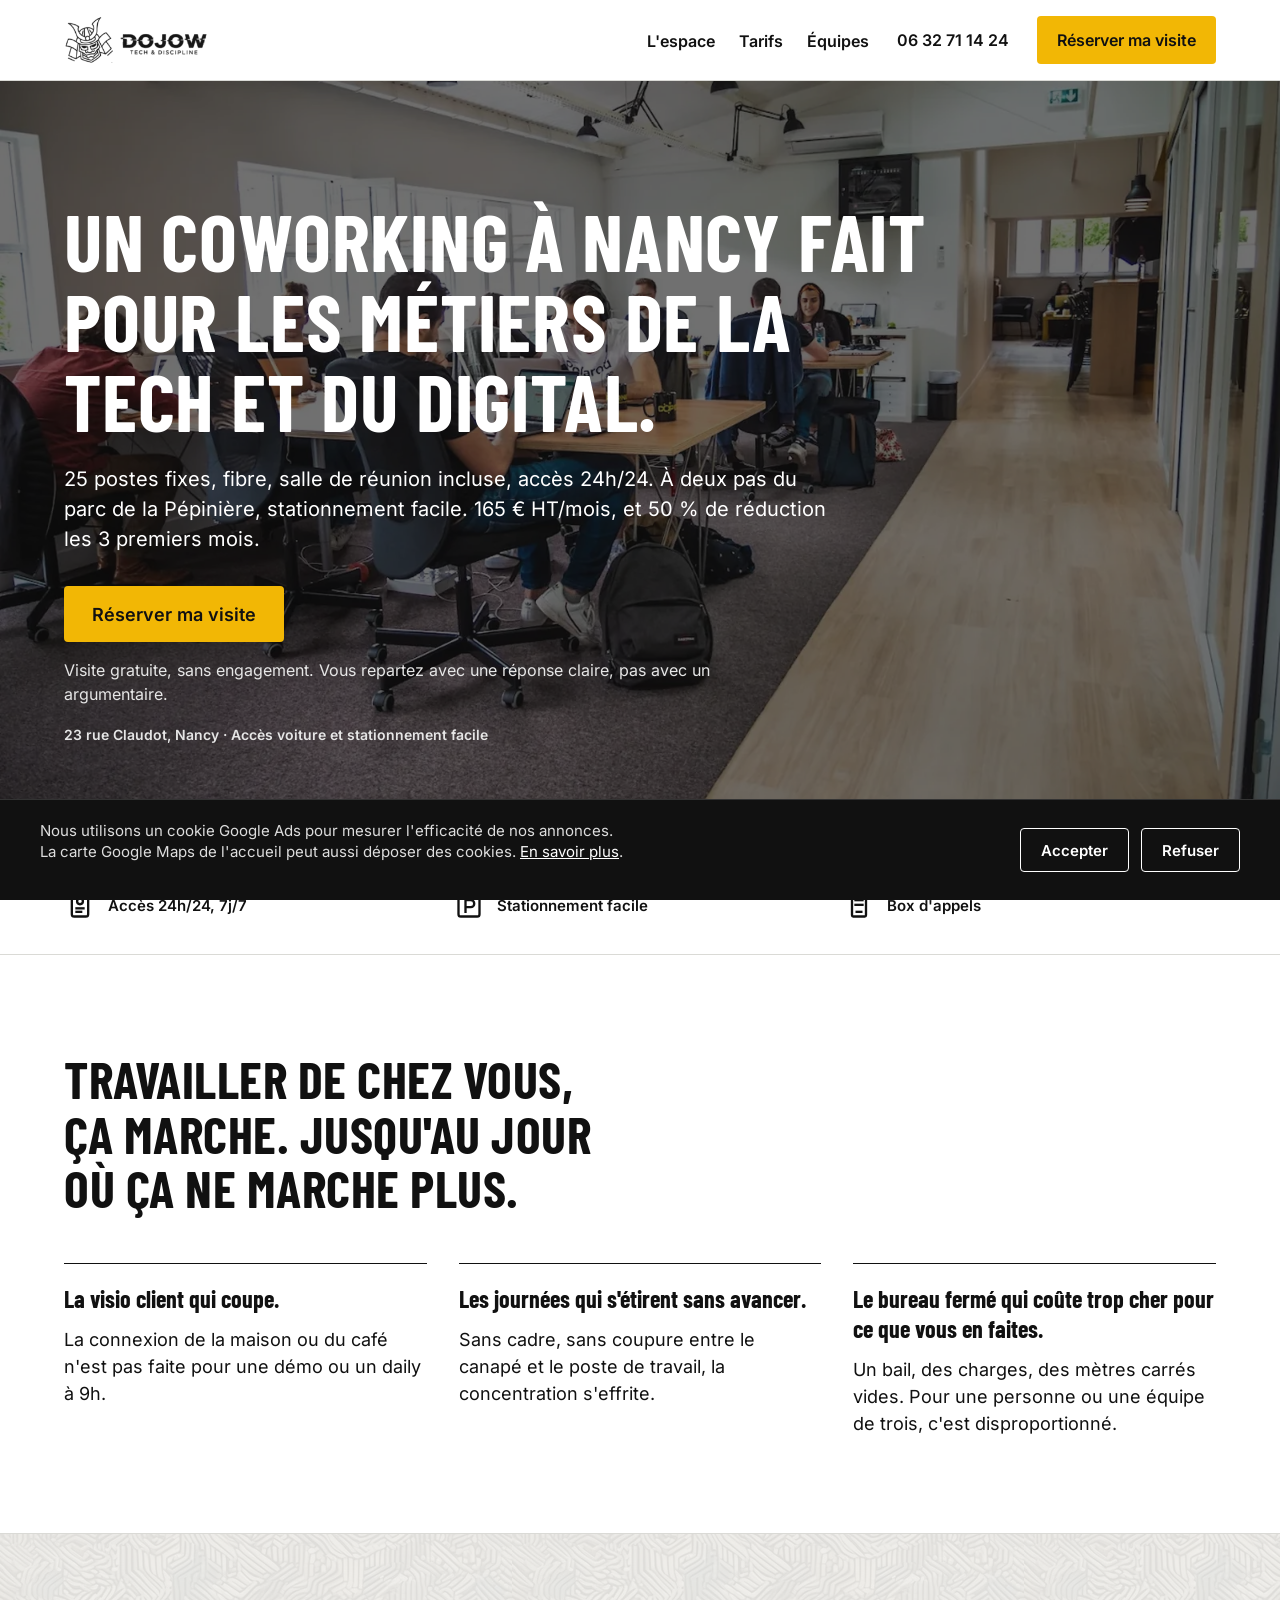
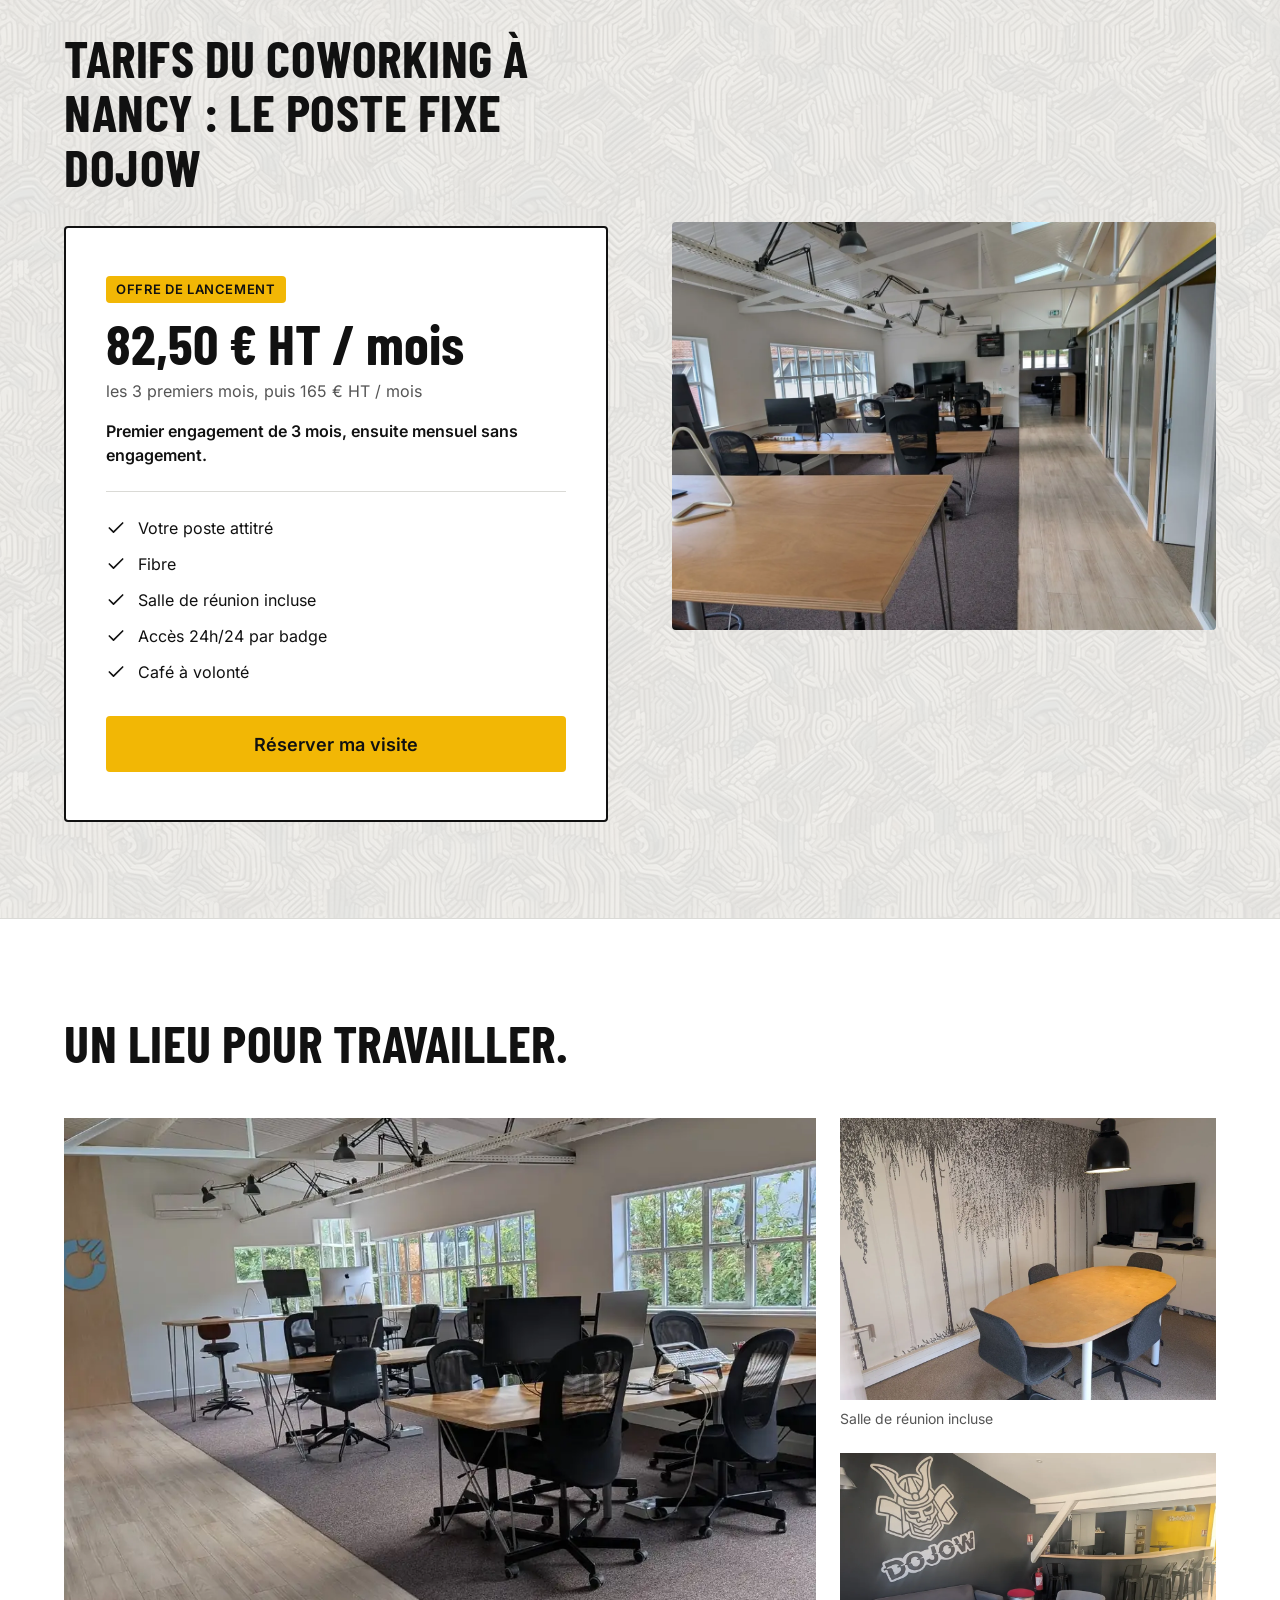
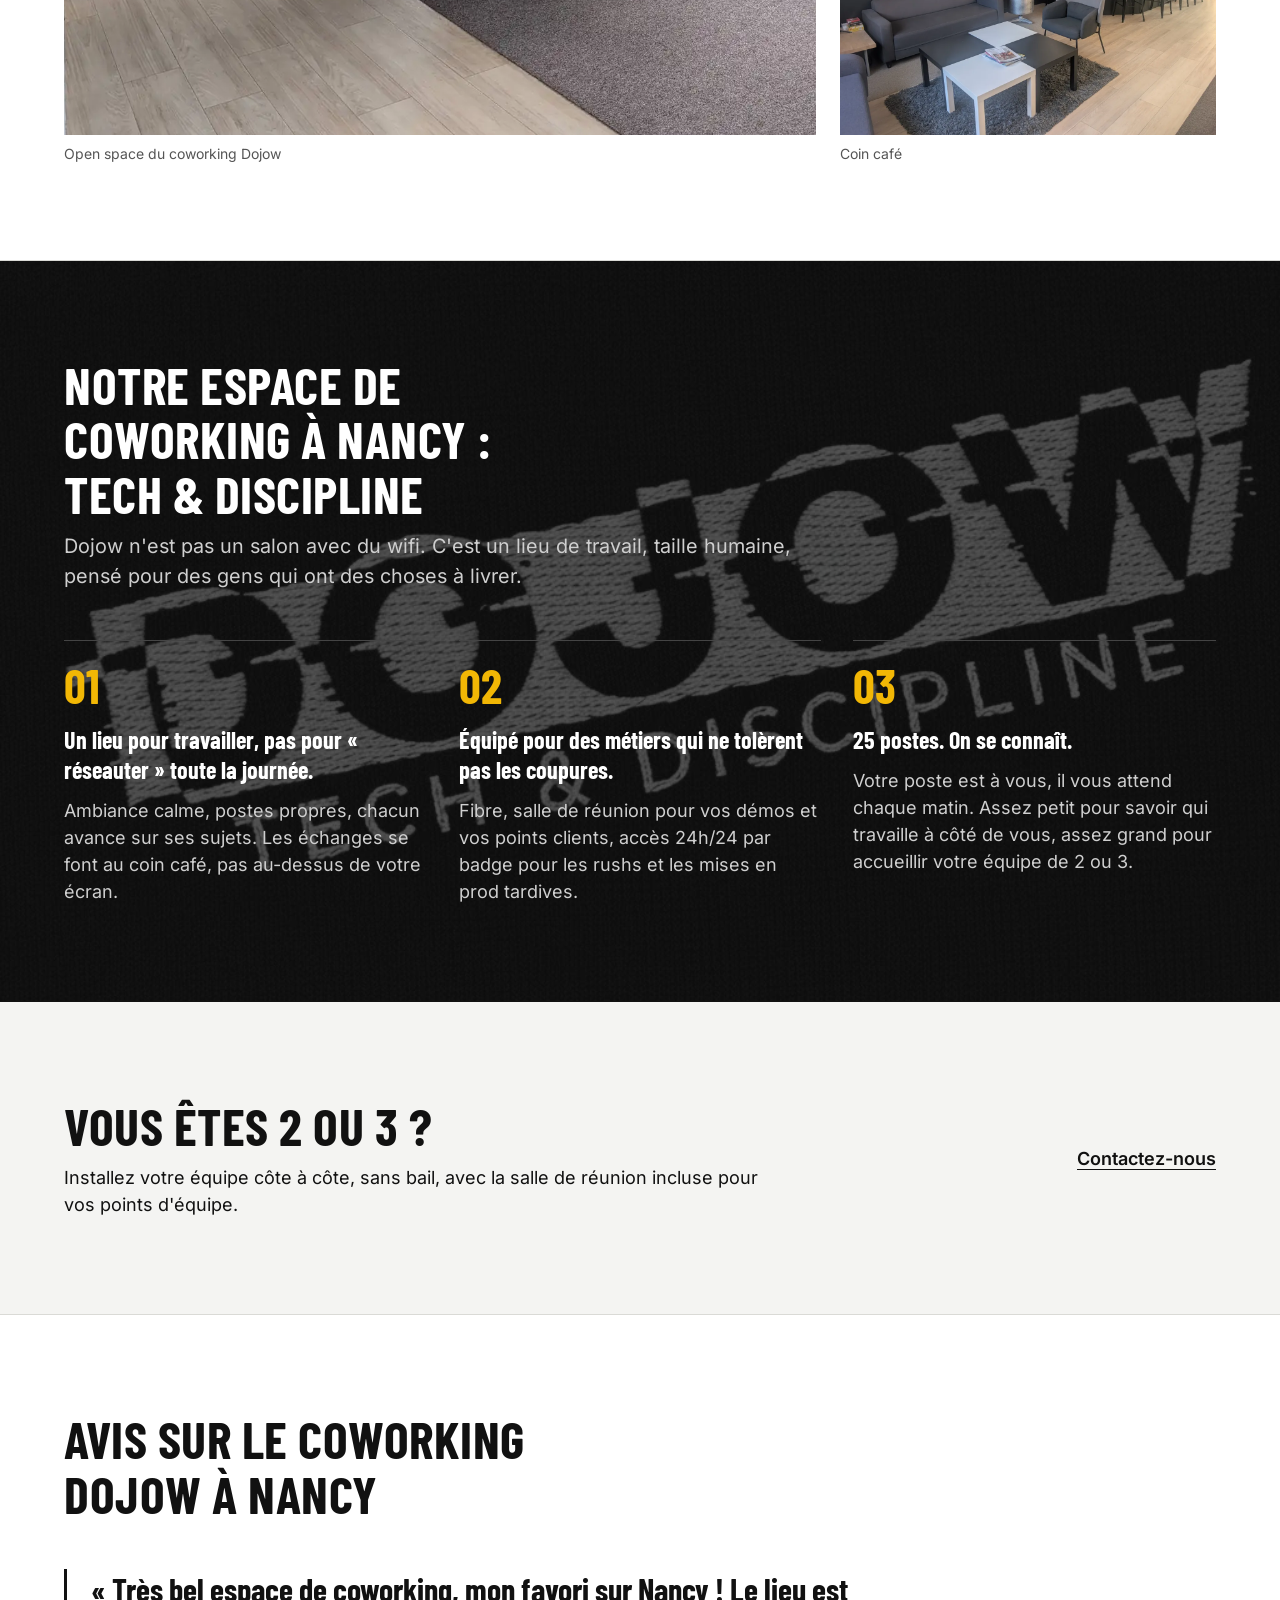
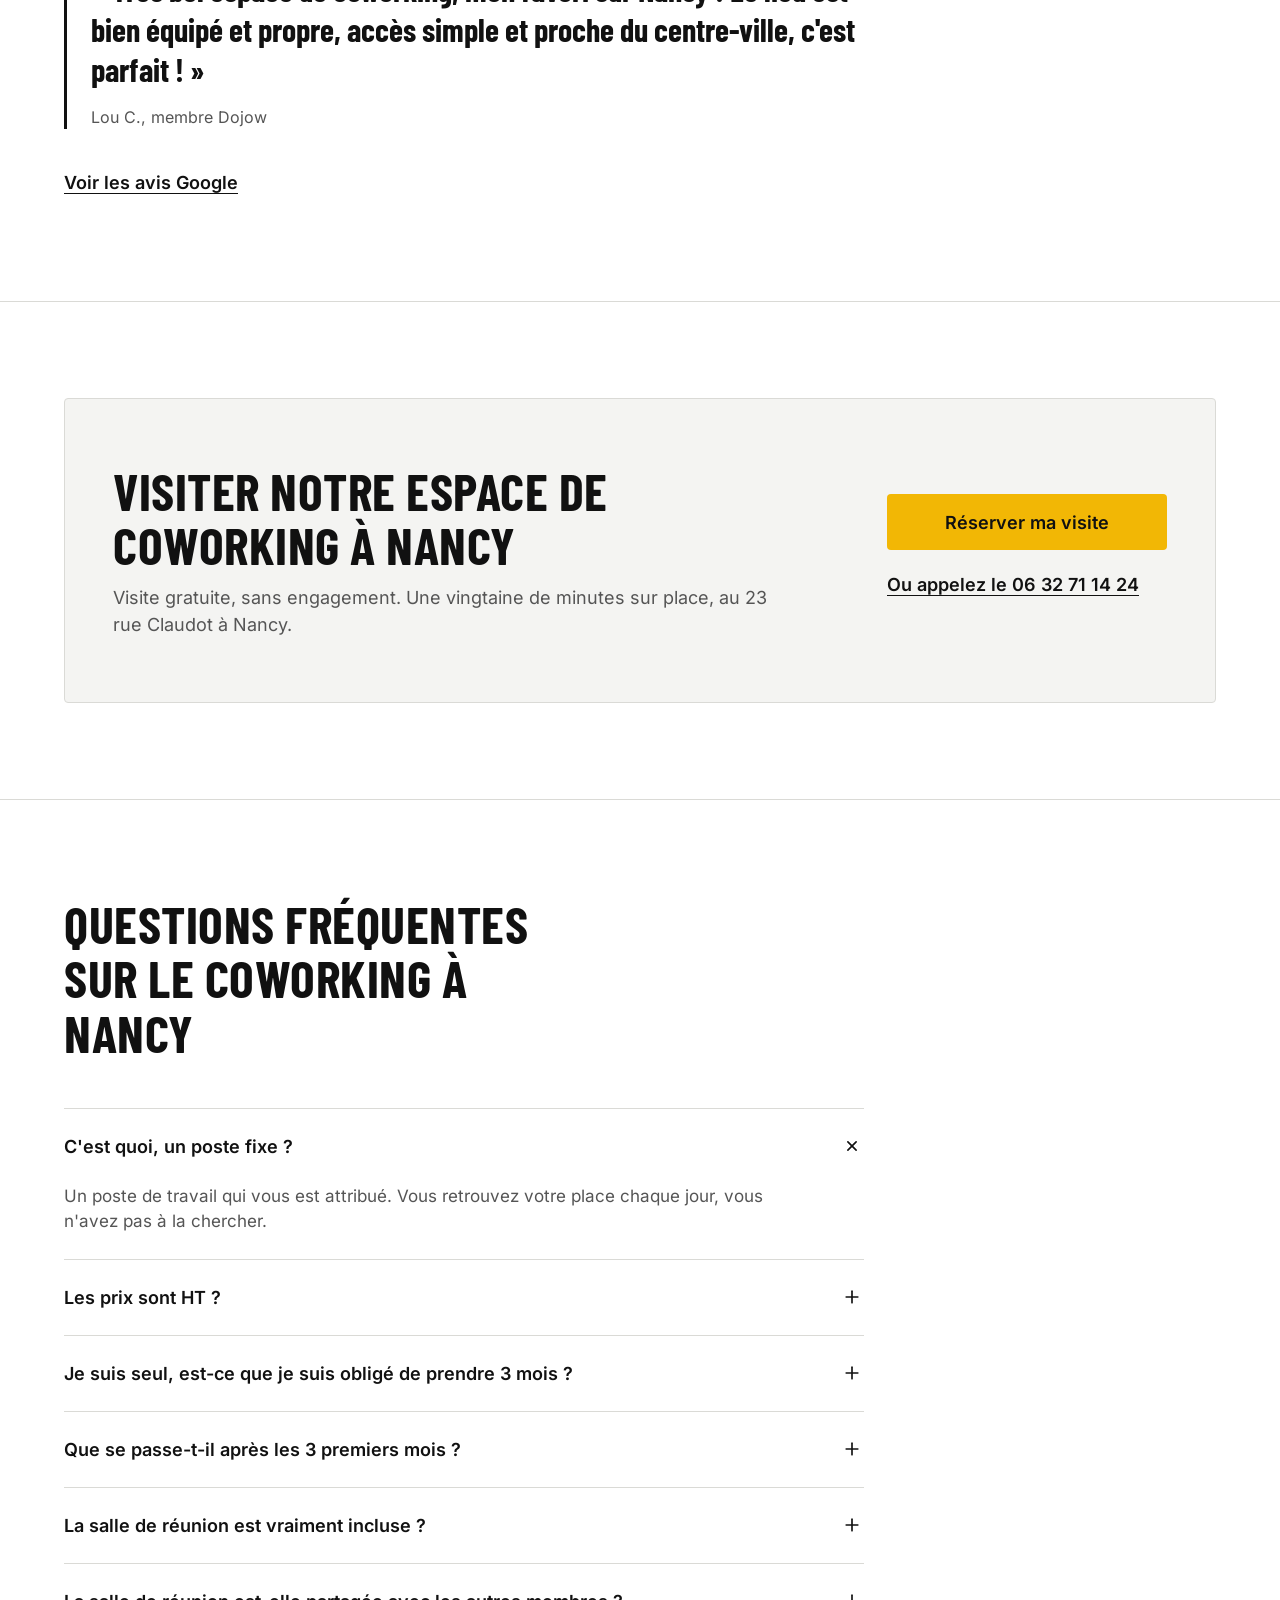
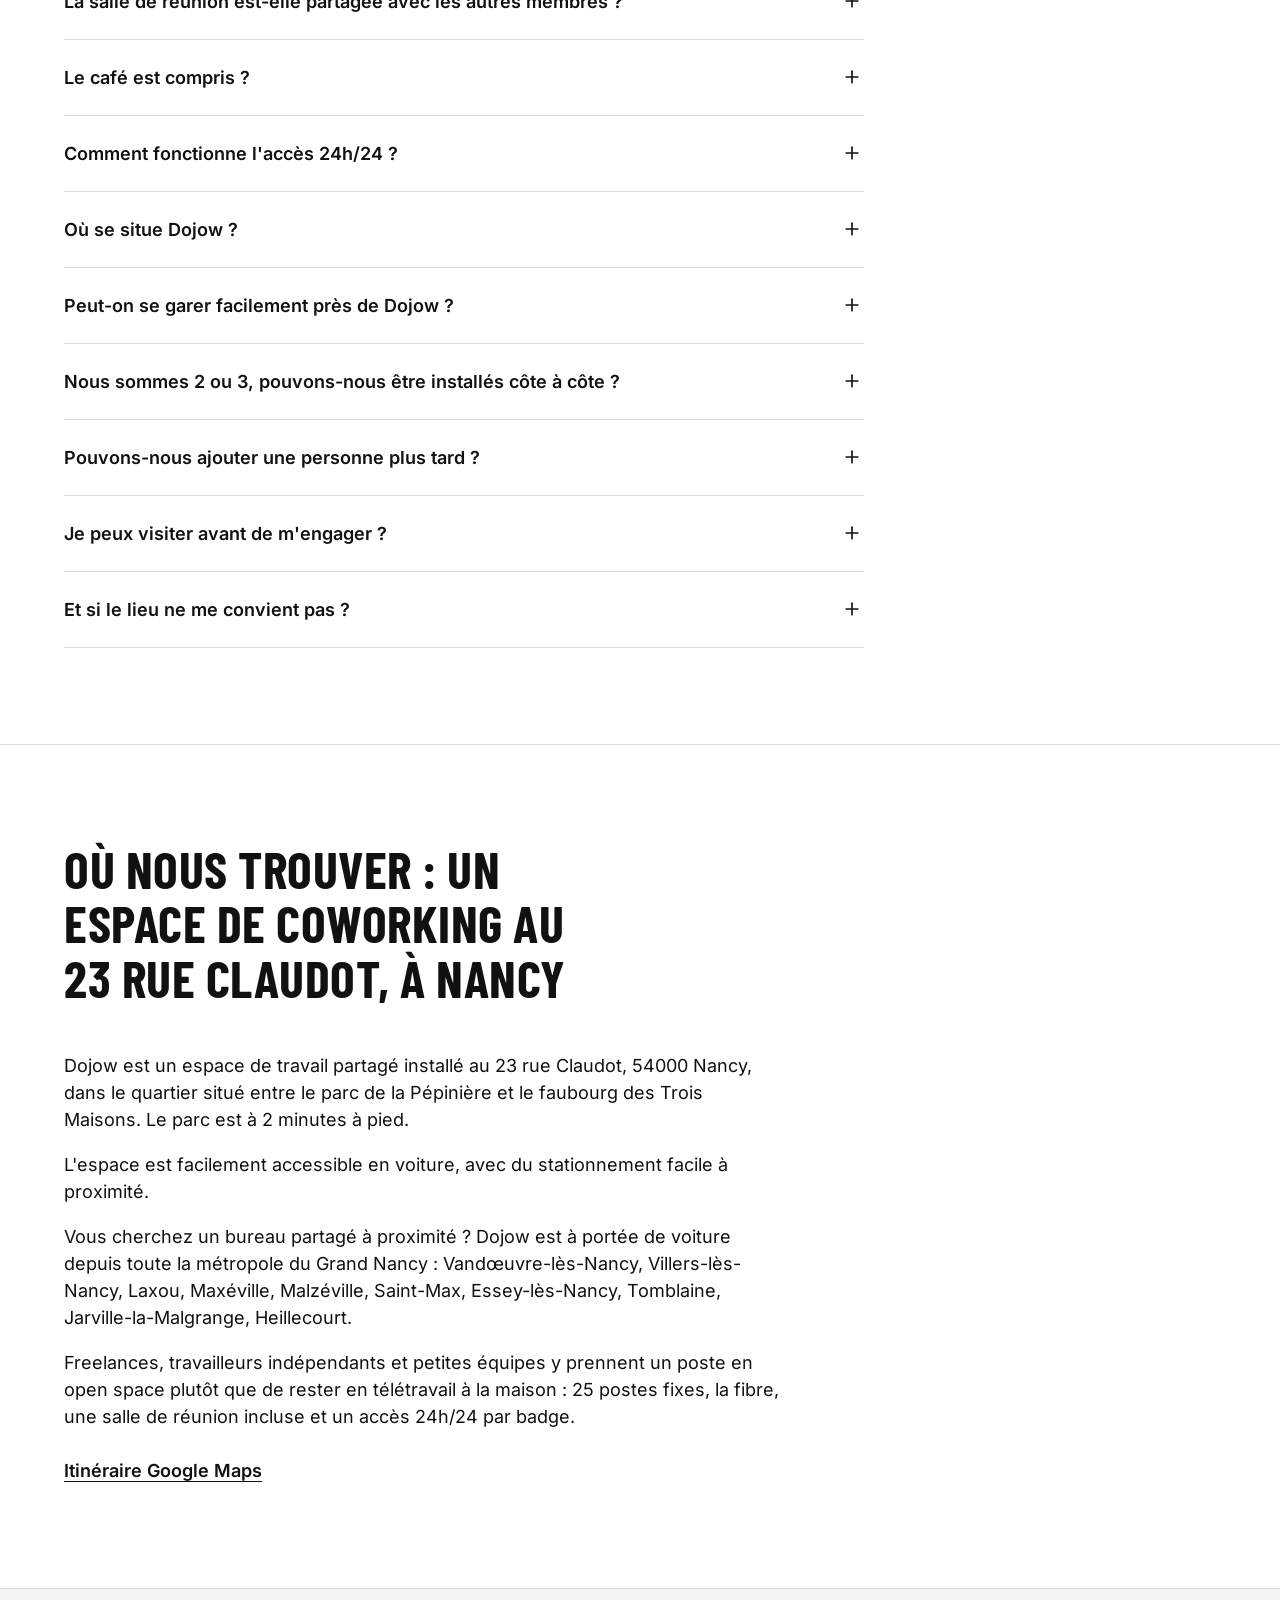
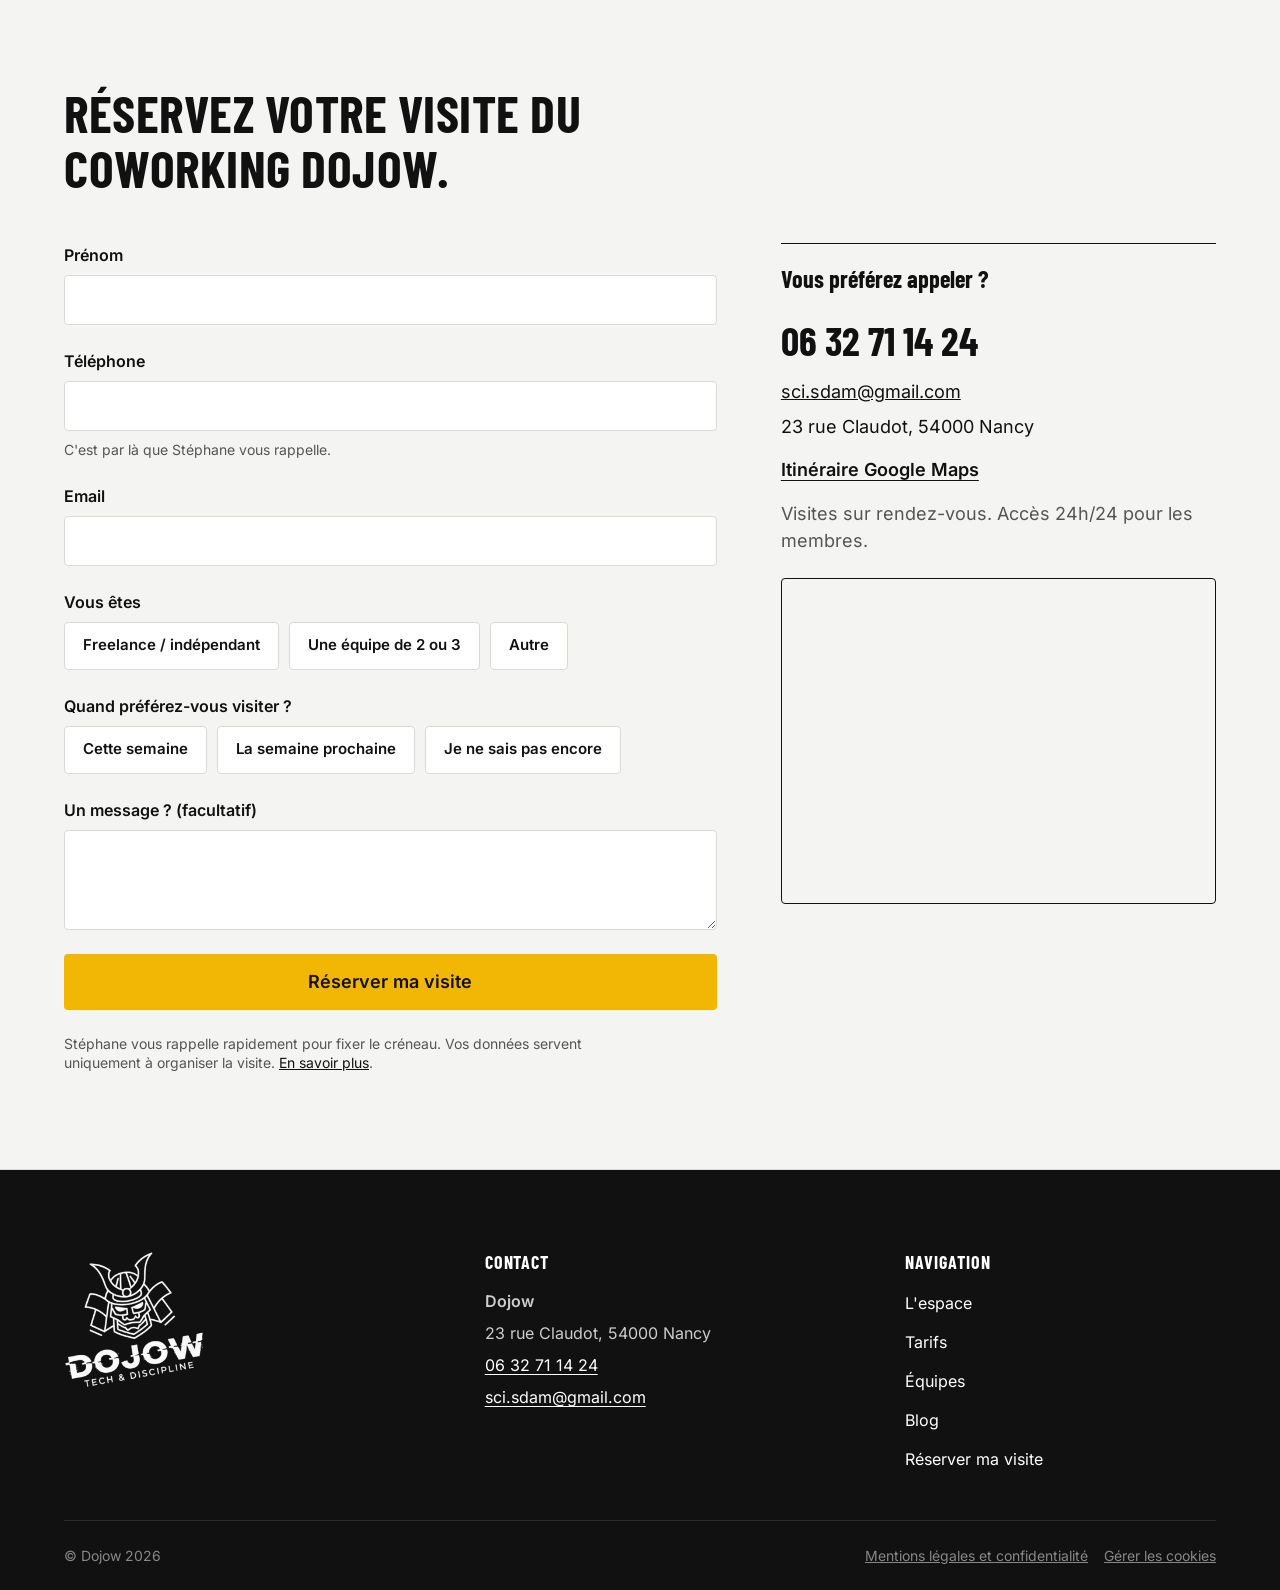
==== commit 88a86268: "Accueil · 25 postes, box d'appels, fiche Google et FAQ élargie Capacité portée à 25 postes partout. " ====
--- a/index.html
+++ b/index.html
@@ -4,36 +4,34 @@
   <meta charset="utf-8">
   <meta name="viewport" content="width=device-width, initial-scale=1">
   <title>Espace de coworking à Nancy | Dojow</title>
-  <meta name="description" content="Espace de coworking à Nancy, 23 rue Claudot : 15 postes fixes, fibre, salle de réunion incluse, accès 24h/24. Poste fixe à 82,50 € HT/mois les 3 premiers mois.">
+  <meta name="description" content="Espace de coworking à Nancy, 23 rue Claudot : 25 postes fixes, fibre, salle de réunion incluse, accès 24h/24. Poste fixe à 82,50 € HT/mois les 3 premiers mois.">
   <link rel="canonical" href="https://www.dojow.fr/">
   <meta property="og:type" content="website">
   <meta property="og:locale" content="fr_FR">
   <meta property="og:site_name" content="Dojow">
   <meta property="og:title" content="Espace de coworking à Nancy | Dojow">
-  <meta property="og:description" content="Espace de coworking à Nancy, 23 rue Claudot : 15 postes fixes, fibre, salle de réunion incluse, accès 24h/24. Poste fixe à 82,50 € HT/mois les 3 premiers mois.">
+  <meta property="og:description" content="Espace de coworking à Nancy, 23 rue Claudot : 25 postes fixes, fibre, salle de réunion incluse, accès 24h/24. Poste fixe à 82,50 € HT/mois les 3 premiers mois.">
   <meta property="og:url" content="https://www.dojow.fr/">
   <meta property="og:image" content="https://www.dojow.fr/assets/img/brand/og-dojow.jpg">
   <meta property="og:image:width" content="1200">
   <meta property="og:image:height" content="630">
   <meta name="twitter:card" content="summary_large_image">
   <meta name="twitter:title" content="Espace de coworking à Nancy | Dojow">
-  <meta name="twitter:description" content="Espace de coworking à Nancy, 23 rue Claudot : 15 postes fixes, fibre, salle de réunion incluse, accès 24h/24. Poste fixe à 82,50 € HT/mois les 3 premiers mois.">
+  <meta name="twitter:description" content="Espace de coworking à Nancy, 23 rue Claudot : 25 postes fixes, fibre, salle de réunion incluse, accès 24h/24. Poste fixe à 82,50 € HT/mois les 3 premiers mois.">
   <meta name="twitter:image" content="https://www.dojow.fr/assets/img/brand/og-dojow.jpg">
   <meta name="geo.region" content="FR-GES">
   <meta name="geo.placename" content="Nancy">
-  <!-- À COMPLÉTER : coordonnées GPS du 23 rue Claudot, pour geo.position, ICBM et le champ "geo" du JSON-LD
-  <meta name="geo.position" content="[LAT];[LON]">
-  <meta name="ICBM" content="[LAT], [LON]"> -->
+  <meta name="geo.position" content="48.7011388;6.1815376">
+  <meta name="ICBM" content="48.7011388, 6.1815376">
   <link rel="icon" href="/assets/img/brand/favicon.png">
   <link rel="preload" href="/assets/fonts/barlow-condensed-700.woff2" as="font" type="font/woff2" crossorigin>
   <link rel="stylesheet" href="/assets/css/style.css">
-  <!-- À COMPLÉTER : ajouter "geo" (latitude, longitude) et "sameAs" (URL de la fiche Google Business) au JSON-LD ci-dessous -->
   <script type="application/ld+json">
   {
     "@context": "https://schema.org",
     "@type": "LocalBusiness",
     "name": "Dojow",
-    "description": "Coworking à Nancy pour les métiers de la tech et du digital. 15 postes fixes, fibre, salle de réunion, accès 24h/24.",
+    "description": "Coworking à Nancy pour les métiers de la tech et du digital. 25 postes fixes, fibre, salle de réunion, accès 24h/24.",
     "url": "https://www.dojow.fr/",
     "telephone": "+33632711424",
     "email": "sci.sdam@gmail.com",
@@ -51,8 +49,14 @@
       "opens": "00:00",
       "closes": "23:59"
     },
+    "geo": {
+      "@type": "GeoCoordinates",
+      "latitude": 48.7011388,
+      "longitude": 6.1815376
+    },
     "priceRange": "€",
-    "hasMap": "https://www.google.com/maps/search/?api=1&query=23+rue+Claudot+54000+Nancy",
+    "hasMap": "https://maps.google.com/?cid=14330753875903044199",
+    "sameAs": ["https://maps.google.com/?cid=14330753875903044199"],
     "areaServed": ["Nancy", "Grand Nancy", "Vandœuvre-lès-Nancy", "Villers-lès-Nancy", "Laxou", "Maxéville", "Malzéville", "Saint-Max", "Essey-lès-Nancy", "Tomblaine", "Jarville-la-Malgrange", "Heillecourt"],
     "amenityFeature": [
       { "@type": "LocationFeatureSpecification", "name": "Fibre", "value": true },
@@ -99,10 +103,90 @@
       },
       {
         "@type": "Question",
+        "name": "Je suis seul, est-ce que je suis obligé de prendre 3 mois ?",
+        "acceptedAnswer": {
+          "@type": "Answer",
+          "text": "Oui, le premier engagement est de 3 mois : c'est la contrepartie des 50 % de réduction. C'est aussi le temps qu'il faut pour savoir si un lieu de travail vous convient vraiment. Ensuite, c'est mensuel, sans engagement."
+        }
+      },
+      {
+        "@type": "Question",
+        "name": "Que se passe-t-il après les 3 premiers mois ?",
+        "acceptedAnswer": {
+          "@type": "Answer",
+          "text": "Vous passez à 165 € HT par mois, sans engagement."
+        }
+      },
+      {
+        "@type": "Question",
+        "name": "La salle de réunion est vraiment incluse ?",
+        "acceptedAnswer": {
+          "@type": "Answer",
+          "text": "Oui, sans supplément."
+        }
+      },
+      {
+        "@type": "Question",
+        "name": "La salle de réunion est-elle partagée avec les autres membres ?",
+        "acceptedAnswer": {
+          "@type": "Answer",
+          "text": "Oui, elle est commune à tous les membres et incluse dans l'abonnement."
+        }
+      },
+      {
+        "@type": "Question",
+        "name": "Le café est compris ?",
+        "acceptedAnswer": {
+          "@type": "Answer",
+          "text": "Oui, café à volonté."
+        }
+      },
+      {
+        "@type": "Question",
         "name": "Comment fonctionne l'accès 24h/24 ?",
         "acceptedAnswer": {
           "@type": "Answer",
           "text": "Vous recevez un badge à votre arrivée. Il ouvre l'espace à toute heure, tous les jours, y compris le week-end."
+        }
+      },
+      {
+        "@type": "Question",
+        "name": "Où se situe Dojow ?",
+        "acceptedAnswer": {
+          "@type": "Answer",
+          "text": "Dojow est au 23 rue Claudot, 54000 Nancy, entre le parc de la Pépinière et le faubourg des Trois Maisons. Le parc est à 2 minutes à pied. L'espace est facilement accessible en voiture, avec du stationnement facile à proximité."
+        }
+      },
+      {
+        "@type": "Question",
+        "name": "Peut-on se garer facilement près de Dojow ?",
+        "acceptedAnswer": {
+          "@type": "Answer",
+          "text": "Oui. Dojow est facilement accessible en voiture, avec du stationnement facile à proximité, dans le quartier situé entre le parc de la Pépinière et le faubourg des Trois Maisons."
+        }
+      },
+      {
+        "@type": "Question",
+        "name": "Nous sommes 2 ou 3, pouvons-nous être installés côte à côte ?",
+        "acceptedAnswer": {
+          "@type": "Answer",
+          "text": "Oui, c'est le principe."
+        }
+      },
+      {
+        "@type": "Question",
+        "name": "Pouvons-nous ajouter une personne plus tard ?",
+        "acceptedAnswer": {
+          "@type": "Answer",
+          "text": "Oui, dans la limite des postes disponibles. Dojow compte 25 postes au total."
+        }
+      },
+      {
+        "@type": "Question",
+        "name": "Je peux visiter avant de m'engager ?",
+        "acceptedAnswer": {
+          "@type": "Answer",
+          "text": "Oui, c'est même par là qu'on commence. La visite est gratuite et sans engagement."
         }
       },
       {
@@ -189,7 +273,7 @@
       <img class="hero-full-img" src="/assets/img/lieu/img-01-open-space.webp" width="1600" height="900" alt="Open space du coworking Dojow à Nancy" decoding="async" fetchpriority="high">
       <div class="container hero-full-content">
         <h1 id="titre-hero">Un coworking à Nancy fait pour les métiers de la tech et du digital.</h1>
-        <p class="hero-full-sub">15 postes fixes, fibre, salle de réunion incluse, accès 24h/24. À deux pas du parc de la Pépinière, stationnement facile. 165 € HT/mois, et 50 % de réduction les 3 premiers mois.</p>
+        <p class="hero-full-sub">25 postes fixes, fibre, salle de réunion incluse, accès 24h/24. À deux pas du parc de la Pépinière, stationnement facile. 165 € HT/mois, et 50 % de réduction les 3 premiers mois.</p>
         <a href="/#visite" class="btn btn-primary">Réserver ma visite</a>
         <p class="hero-full-reassurance">Visite gratuite, sans engagement. Vous repartez avec une réponse claire, pas avec un argumentaire.</p>
         <p class="hero-full-micro">23 rue Claudot, Nancy · Accès voiture et stationnement facile</p>
@@ -205,7 +289,7 @@
             <span class="preuve-icon" aria-hidden="true">
               <svg viewBox="0 0 24 24"><rect x="3" y="4" width="18" height="12" rx="1"></rect><line x1="3" y1="16" x2="3" y2="20"></line><line x1="21" y1="16" x2="21" y2="20"></line><line x1="12" y1="4" x2="12" y2="16"></line></svg>
             </span>
-            <span>15 postes, pas plus</span>
+            <span>25 postes, pas plus</span>
           </li>
           <li class="preuve-item">
             <span class="preuve-icon" aria-hidden="true">
@@ -231,6 +315,12 @@
             </span>
             <span>Stationnement facile</span>
           </li>
+          <li class="preuve-item">
+            <span class="preuve-icon" aria-hidden="true">
+              <svg viewBox="0 0 24 24"><rect x="6" y="3" width="12" height="18" rx="1"></rect><line x1="9" y1="7" x2="15" y2="7"></line><line x1="9" y1="11" x2="15" y2="11"></line><line x1="10" y1="17" x2="14" y2="17"></line></svg>
+            </span>
+            <span>Box d'appels</span>
+          </li>
         </ul>
       </div>
     </section>
@@ -327,7 +417,7 @@
           </div>
           <div class="bloc-filet">
             <span class="bloc-numero" aria-hidden="true">03</span>
-            <h3>15 postes. On se connaît.</h3>
+            <h3>25 postes. On se connaît.</h3>
             <p>Votre poste est à vous, il vous attend chaque matin. Assez petit pour savoir qui travaille à côté de vous, assez grand pour accueillir votre équipe de 2 ou 3.</p>
           </div>
         </div>
@@ -353,7 +443,7 @@
           <blockquote class="temoignage-quote">« Très bel espace de coworking, mon favori sur Nancy ! Le lieu est bien équipé et propre, accès simple et proche du centre-ville, c'est parfait ! »</blockquote>
           <figcaption class="temoignage-author">Lou C., membre Dojow <!-- À COMPLÉTER : activité de Lou C. si elle accepte qu'elle soit affichée --></figcaption>
         </figure>
-        <!-- À COMPLÉTER : lien « Voir les avis Google » (nouvel onglet, rel="noopener") vers la fiche Google Business. Non affiché tant que l'URL n'est pas fournie. -->
+        <p class="section-lien"><a href="https://maps.google.com/?cid=14330753875903044199" class="link-secondary" target="_blank" rel="noopener">Voir les avis Google</a></p>
       </div>
     </section>
 
@@ -382,14 +472,71 @@
             <summary class="faq-summary"><span>C'est quoi, un poste fixe ?</span><span class="faq-icon" aria-hidden="true"><svg viewBox="0 0 24 24"><line x1="12" y1="5" x2="12" y2="19"></line><line x1="5" y1="12" x2="19" y2="12"></line></svg></span></summary>
             <div class="faq-content"><p>Un poste de travail qui vous est attribué. Vous retrouvez votre place chaque jour, vous n'avez pas à la chercher.</p></div>
           </details>
+
           <details class="faq-item">
             <summary class="faq-summary"><span>Les prix sont HT ?</span><span class="faq-icon" aria-hidden="true"><svg viewBox="0 0 24 24"><line x1="12" y1="5" x2="12" y2="19"></line><line x1="5" y1="12" x2="19" y2="12"></line></svg></span></summary>
             <div class="faq-content"><p>Oui, tous les prix affichés sont hors taxes.</p></div>
           </details>
+
+          <details class="faq-item">
+            <summary class="faq-summary"><span>Je suis seul, est-ce que je suis obligé de prendre 3 mois ?</span><span class="faq-icon" aria-hidden="true"><svg viewBox="0 0 24 24"><line x1="12" y1="5" x2="12" y2="19"></line><line x1="5" y1="12" x2="19" y2="12"></line></svg></span></summary>
+            <div class="faq-content"><p>Oui, le premier engagement est de 3 mois : c'est la contrepartie des 50 % de réduction. C'est aussi le temps qu'il faut pour savoir si un lieu de travail vous convient vraiment. Ensuite, c'est mensuel, sans engagement.</p></div>
+          </details>
+
+          <!-- À COMPLÉTER : préavis de résiliation, s'il y en a un -->
+          <details class="faq-item">
+            <summary class="faq-summary"><span>Que se passe-t-il après les 3 premiers mois ?</span><span class="faq-icon" aria-hidden="true"><svg viewBox="0 0 24 24"><line x1="12" y1="5" x2="12" y2="19"></line><line x1="5" y1="12" x2="19" y2="12"></line></svg></span></summary>
+            <div class="faq-content"><p>Vous passez à 165 € HT par mois, sans engagement.</p></div>
+          </details>
+
+          <details class="faq-item">
+            <summary class="faq-summary"><span>La salle de réunion est vraiment incluse ?</span><span class="faq-icon" aria-hidden="true"><svg viewBox="0 0 24 24"><line x1="12" y1="5" x2="12" y2="19"></line><line x1="5" y1="12" x2="19" y2="12"></line></svg></span></summary>
+            <div class="faq-content"><p>Oui, sans supplément.</p></div>
+          </details>
+
+          <details class="faq-item">
+            <summary class="faq-summary"><span>La salle de réunion est-elle partagée avec les autres membres ?</span><span class="faq-icon" aria-hidden="true"><svg viewBox="0 0 24 24"><line x1="12" y1="5" x2="12" y2="19"></line><line x1="5" y1="12" x2="19" y2="12"></line></svg></span></summary>
+            <div class="faq-content"><p>Oui, elle est commune à tous les membres et incluse dans l'abonnement.</p></div>
+          </details>
+
+          <details class="faq-item">
+            <summary class="faq-summary"><span>Le café est compris ?</span><span class="faq-icon" aria-hidden="true"><svg viewBox="0 0 24 24"><line x1="12" y1="5" x2="12" y2="19"></line><line x1="5" y1="12" x2="19" y2="12"></line></svg></span></summary>
+            <div class="faq-content"><p>Oui, café à volonté.</p></div>
+          </details>
+
           <details class="faq-item">
             <summary class="faq-summary"><span>Comment fonctionne l'accès 24h/24 ?</span><span class="faq-icon" aria-hidden="true"><svg viewBox="0 0 24 24"><line x1="12" y1="5" x2="12" y2="19"></line><line x1="5" y1="12" x2="19" y2="12"></line></svg></span></summary>
             <div class="faq-content"><p>Vous recevez un badge à votre arrivée. Il ouvre l'espace à toute heure, tous les jours, y compris le week-end.</p></div>
           </details>
+
+          <!-- À VALIDER : question et réponse rédigées à partir des informations données par Stéphane le 23/09/2026 -->
+          <details class="faq-item">
+            <summary class="faq-summary"><span>Où se situe Dojow ?</span><span class="faq-icon" aria-hidden="true"><svg viewBox="0 0 24 24"><line x1="12" y1="5" x2="12" y2="19"></line><line x1="5" y1="12" x2="19" y2="12"></line></svg></span></summary>
+            <div class="faq-content"><p>Dojow est au 23 rue Claudot, 54000 Nancy, entre le parc de la Pépinière et le faubourg des Trois Maisons. Le parc est à 2 minutes à pied. L'espace est facilement accessible en voiture, avec du stationnement facile à proximité.</p></div>
+          </details>
+
+          <!-- À VALIDER : question et réponse rédigées à partir des informations données par Stéphane le 23/09/2026 -->
+          <details class="faq-item">
+            <summary class="faq-summary"><span>Peut-on se garer facilement près de Dojow ?</span><span class="faq-icon" aria-hidden="true"><svg viewBox="0 0 24 24"><line x1="12" y1="5" x2="12" y2="19"></line><line x1="5" y1="12" x2="19" y2="12"></line></svg></span></summary>
+            <div class="faq-content"><p>Oui. Dojow est facilement accessible en voiture, avec du stationnement facile à proximité, dans le quartier situé entre le parc de la Pépinière et le faubourg des Trois Maisons.</p></div>
+          </details>
+
+          <!-- À VALIDER : selon les postes disponibles au moment de l'arrivée -->
+          <details class="faq-item">
+            <summary class="faq-summary"><span>Nous sommes 2 ou 3, pouvons-nous être installés côte à côte ?</span><span class="faq-icon" aria-hidden="true"><svg viewBox="0 0 24 24"><line x1="12" y1="5" x2="12" y2="19"></line><line x1="5" y1="12" x2="19" y2="12"></line></svg></span></summary>
+            <div class="faq-content"><p>Oui, c'est le principe.</p></div>
+          </details>
+
+          <details class="faq-item">
+            <summary class="faq-summary"><span>Pouvons-nous ajouter une personne plus tard ?</span><span class="faq-icon" aria-hidden="true"><svg viewBox="0 0 24 24"><line x1="12" y1="5" x2="12" y2="19"></line><line x1="5" y1="12" x2="19" y2="12"></line></svg></span></summary>
+            <div class="faq-content"><p>Oui, dans la limite des postes disponibles. Dojow compte 25 postes au total.</p></div>
+          </details>
+
+          <details class="faq-item">
+            <summary class="faq-summary"><span>Je peux visiter avant de m'engager ?</span><span class="faq-icon" aria-hidden="true"><svg viewBox="0 0 24 24"><line x1="12" y1="5" x2="12" y2="19"></line><line x1="5" y1="12" x2="19" y2="12"></line></svg></span></summary>
+            <div class="faq-content"><p>Oui, c'est même par là qu'on commence. La visite est gratuite et sans engagement.</p></div>
+          </details>
+
           <details class="faq-item">
             <summary class="faq-summary"><span>Et si le lieu ne me convient pas ?</span><span class="faq-icon" aria-hidden="true"><svg viewBox="0 0 24 24"><line x1="12" y1="5" x2="12" y2="19"></line><line x1="5" y1="12" x2="19" y2="12"></line></svg></span></summary>
             <div class="faq-content"><p>C'est exactement pour ça qu'on commence par une visite. Vous ne vous engagez à rien avant d'avoir vu votre poste, testé la connexion et rencontré les gens.</p></div>
@@ -399,13 +546,14 @@
     </section>
 
     <!-- Section « Où nous trouver » (préconisation SEO, textes repris de SPEC 8.2) -->
-    <!-- À COMPLÉTER : quartier du 23 rue Claudot, temps depuis la gare de Nancy, lignes de bus ou de tram, modalités de stationnement -->
+    <!-- À COMPLÉTER : temps depuis la gare de Nancy, lignes de bus ou de tram -->
     <section id="acces" class="section" aria-labelledby="titre-acces">
       <div class="container">
         <h2 id="titre-acces" class="section-header">Où nous trouver : un espace de coworking au 23 rue Claudot, à Nancy</h2>
-        <p>Dojow est un espace de travail partagé installé au 23 rue Claudot, 54000 Nancy, à deux pas du parc de la Pépinière. Accès voiture et stationnement facile.</p>
+        <p>Dojow est un espace de travail partagé installé au 23 rue Claudot, 54000 Nancy, dans le quartier situé entre le parc de la Pépinière et le faubourg des Trois Maisons. Le parc est à 2 minutes à pied.</p>
+        <p>L'espace est facilement accessible en voiture, avec du stationnement facile à proximité.</p>
         <p>Vous cherchez un bureau partagé à proximité ? Dojow est à portée de voiture depuis toute la métropole du Grand Nancy : Vandœuvre-lès-Nancy, Villers-lès-Nancy, Laxou, Maxéville, Malzéville, Saint-Max, Essey-lès-Nancy, Tomblaine, Jarville-la-Malgrange, Heillecourt.</p>
-        <p>Freelances, travailleurs indépendants et petites équipes y prennent un poste en open space plutôt que de rester en télétravail à la maison : 15 postes fixes, la fibre, une salle de réunion incluse et un accès 24h/24 par badge.</p>
+        <p>Freelances, travailleurs indépendants et petites équipes y prennent un poste en open space plutôt que de rester en télétravail à la maison : 25 postes fixes, la fibre, une salle de réunion incluse et un accès 24h/24 par badge.</p>
         <p><a href="https://www.google.com/maps/search/?api=1&amp;query=23+rue+Claudot+54000+Nancy" class="link-secondary" target="_blank" rel="noopener">Itinéraire Google Maps</a></p>
       </div>
     </section>
--- a/assets/css/style.css
+++ b/assets/css/style.css
@@ -819,8 +819,8 @@
 
 @media (min-width: 768px) {
   .barre-preuves-grid {
-    grid-template-columns: repeat(5, 1fr);
-    gap: 16px;
+    grid-template-columns: repeat(3, 1fr);
+    gap: 24px 16px;
   }
 }
 
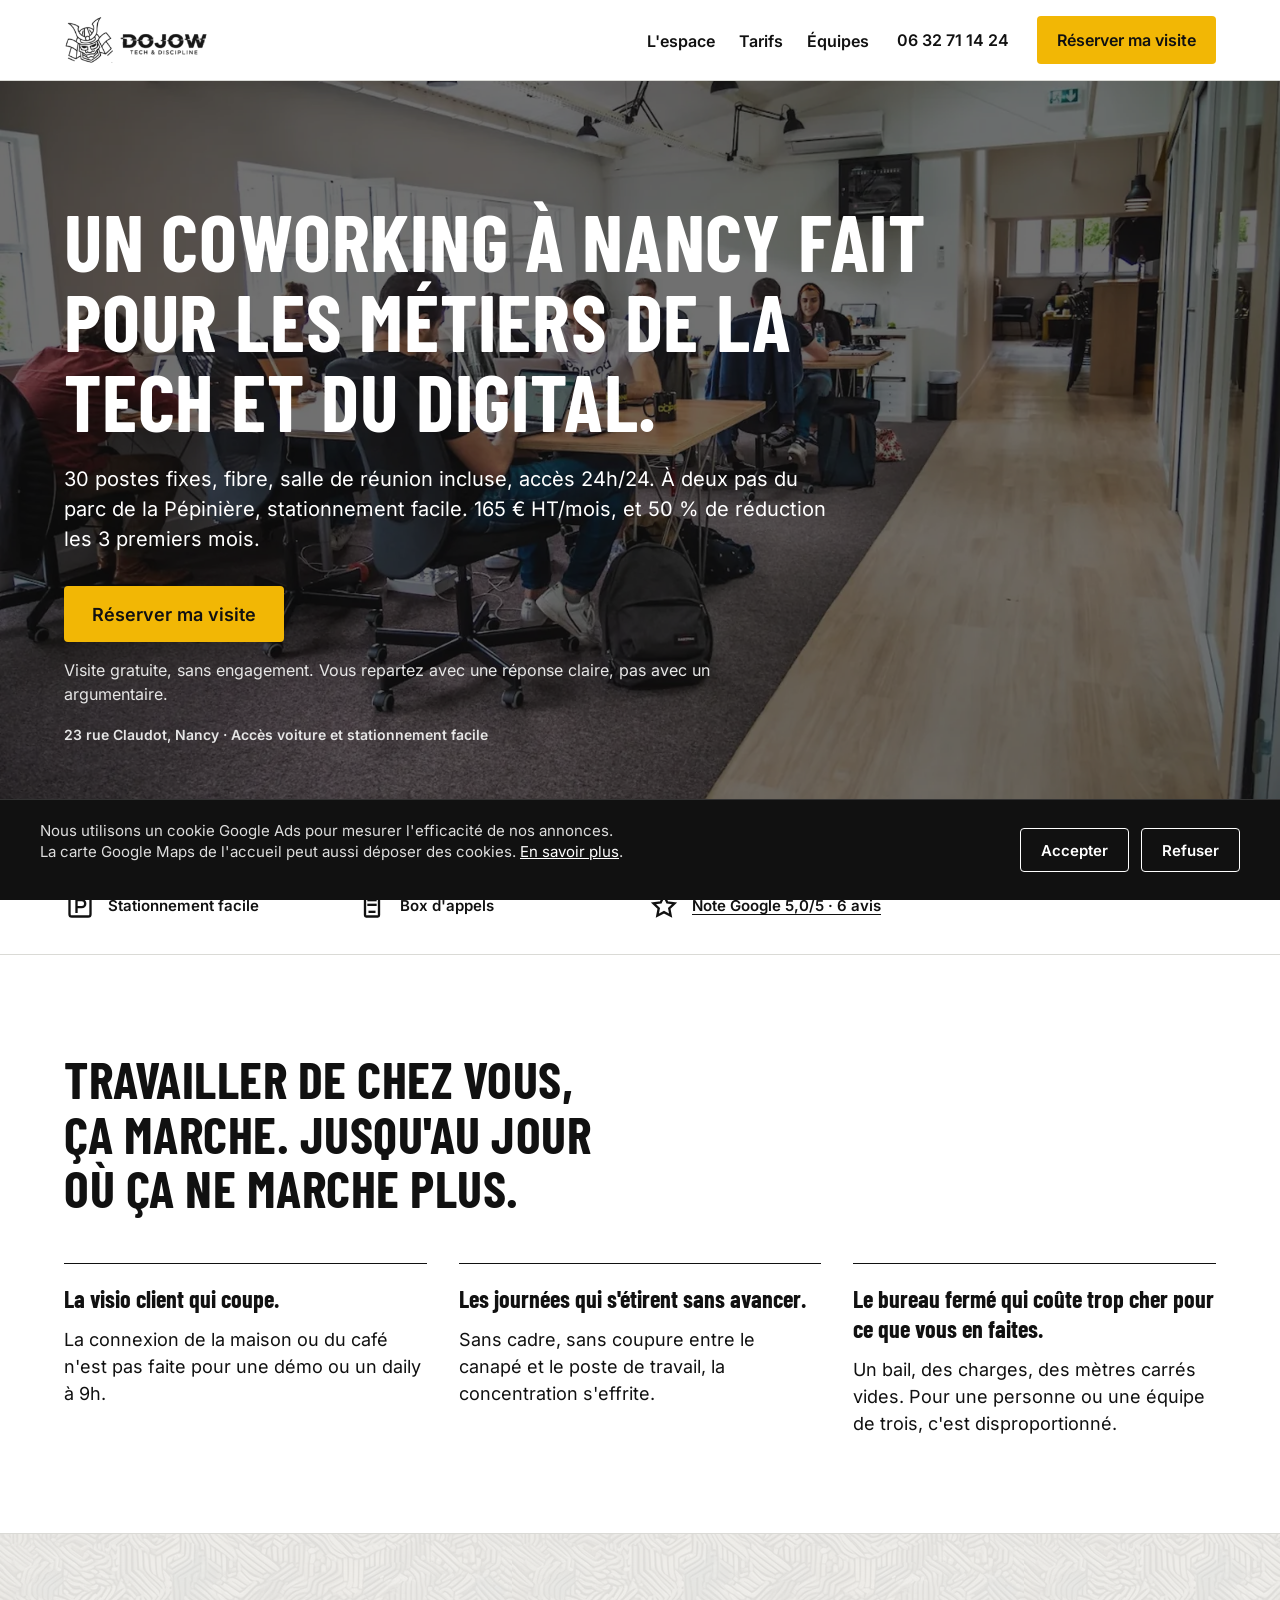
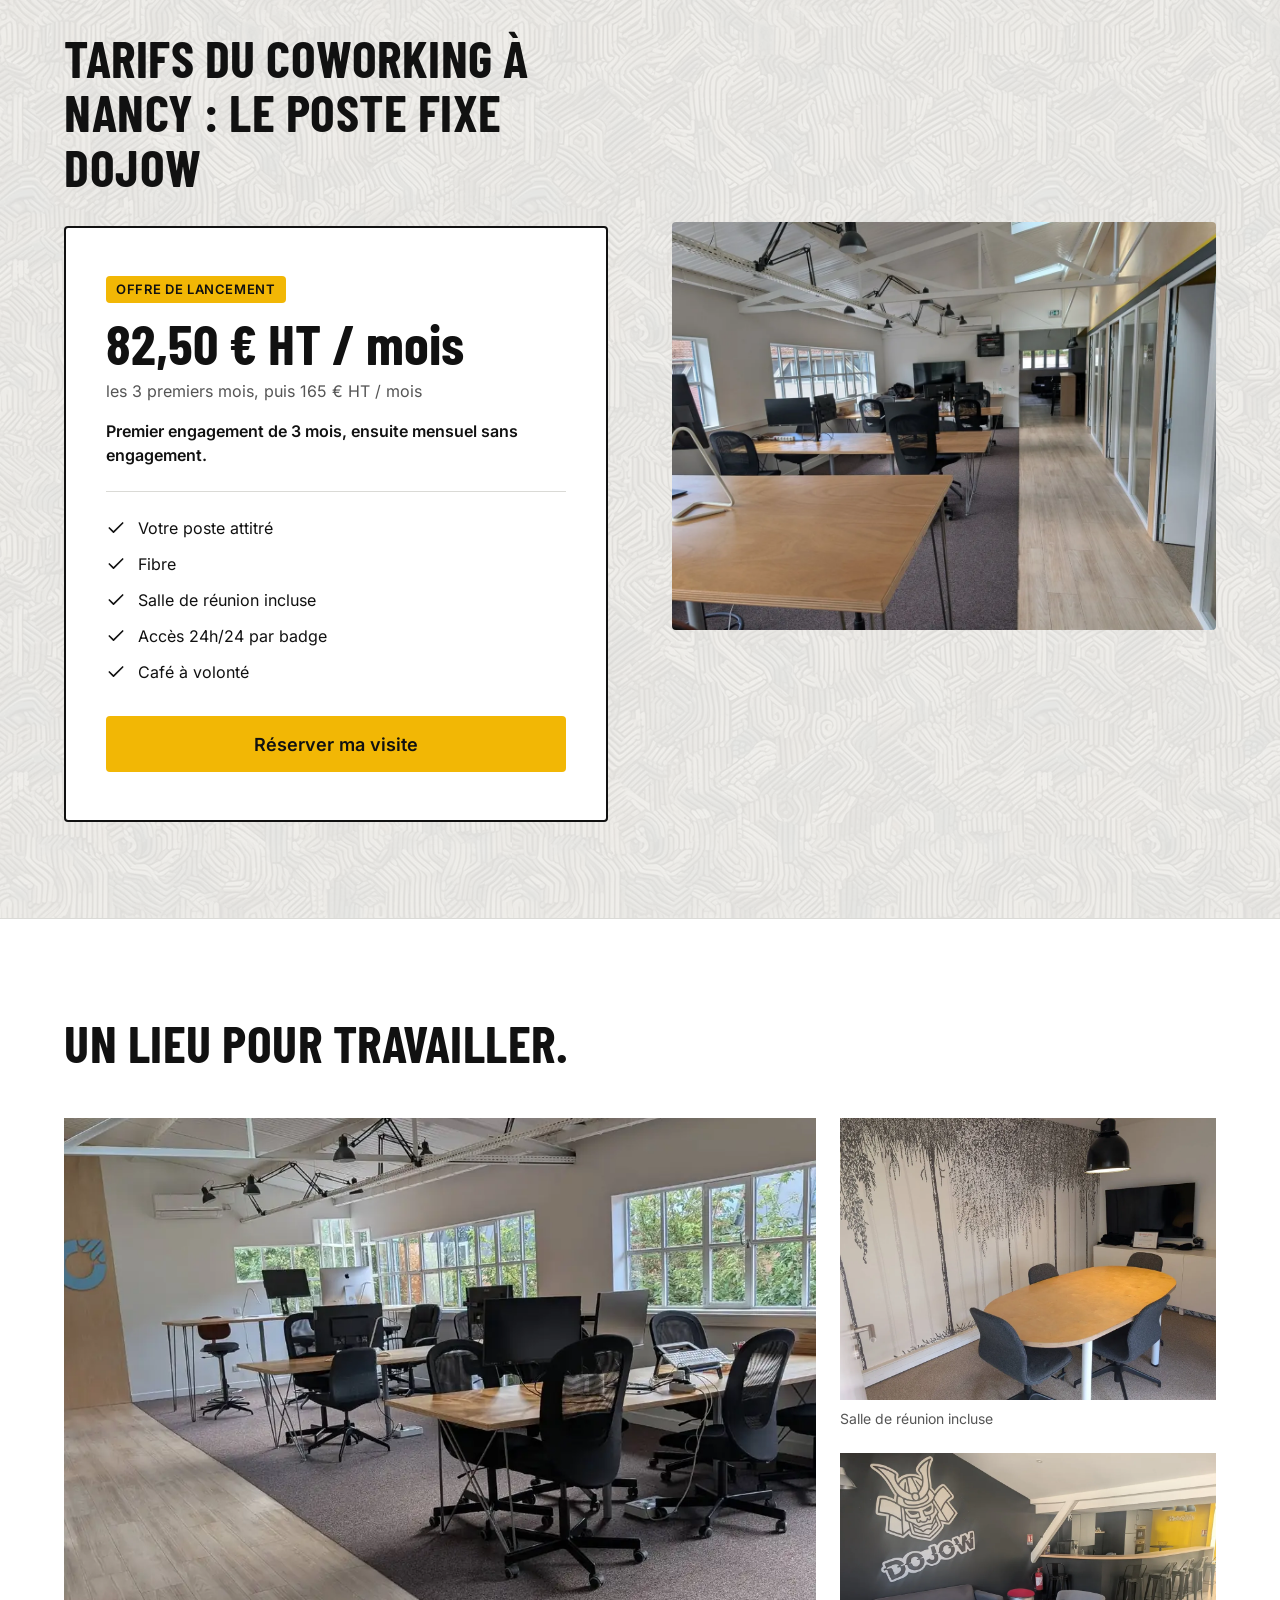
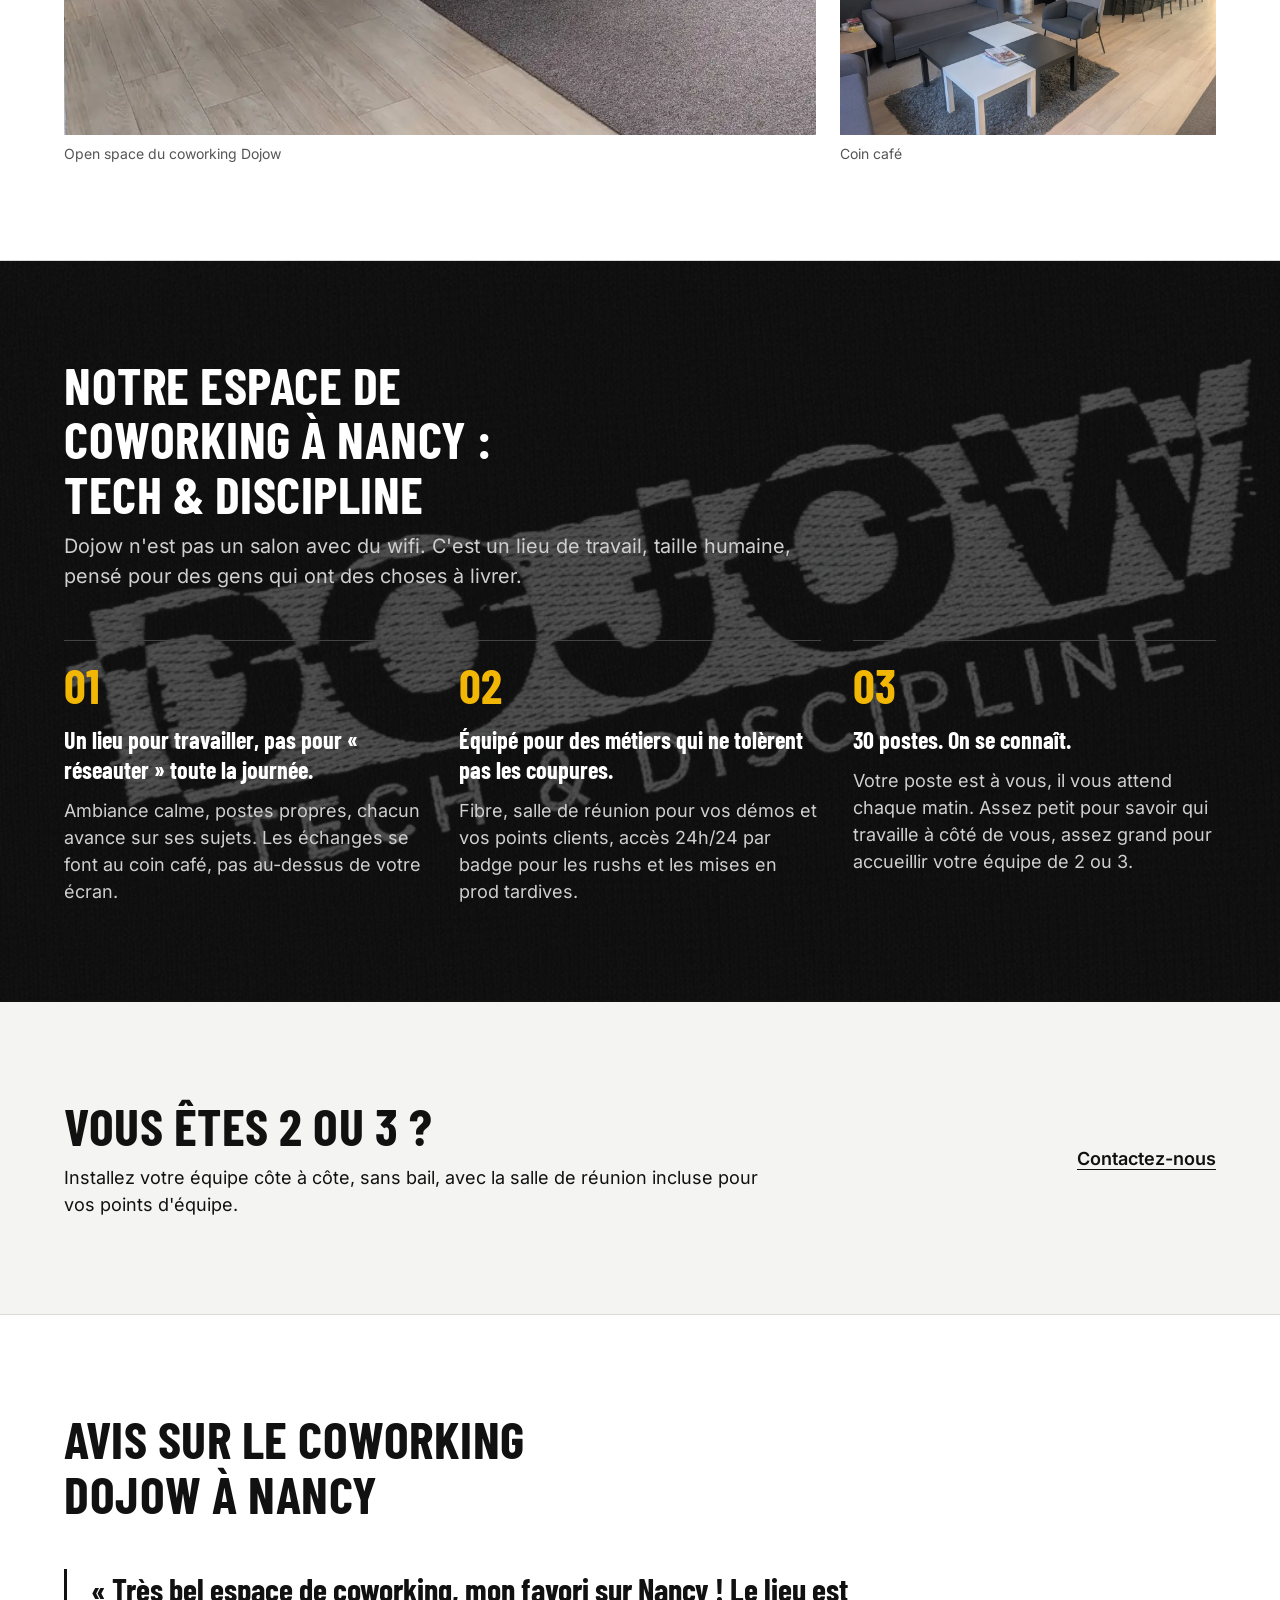
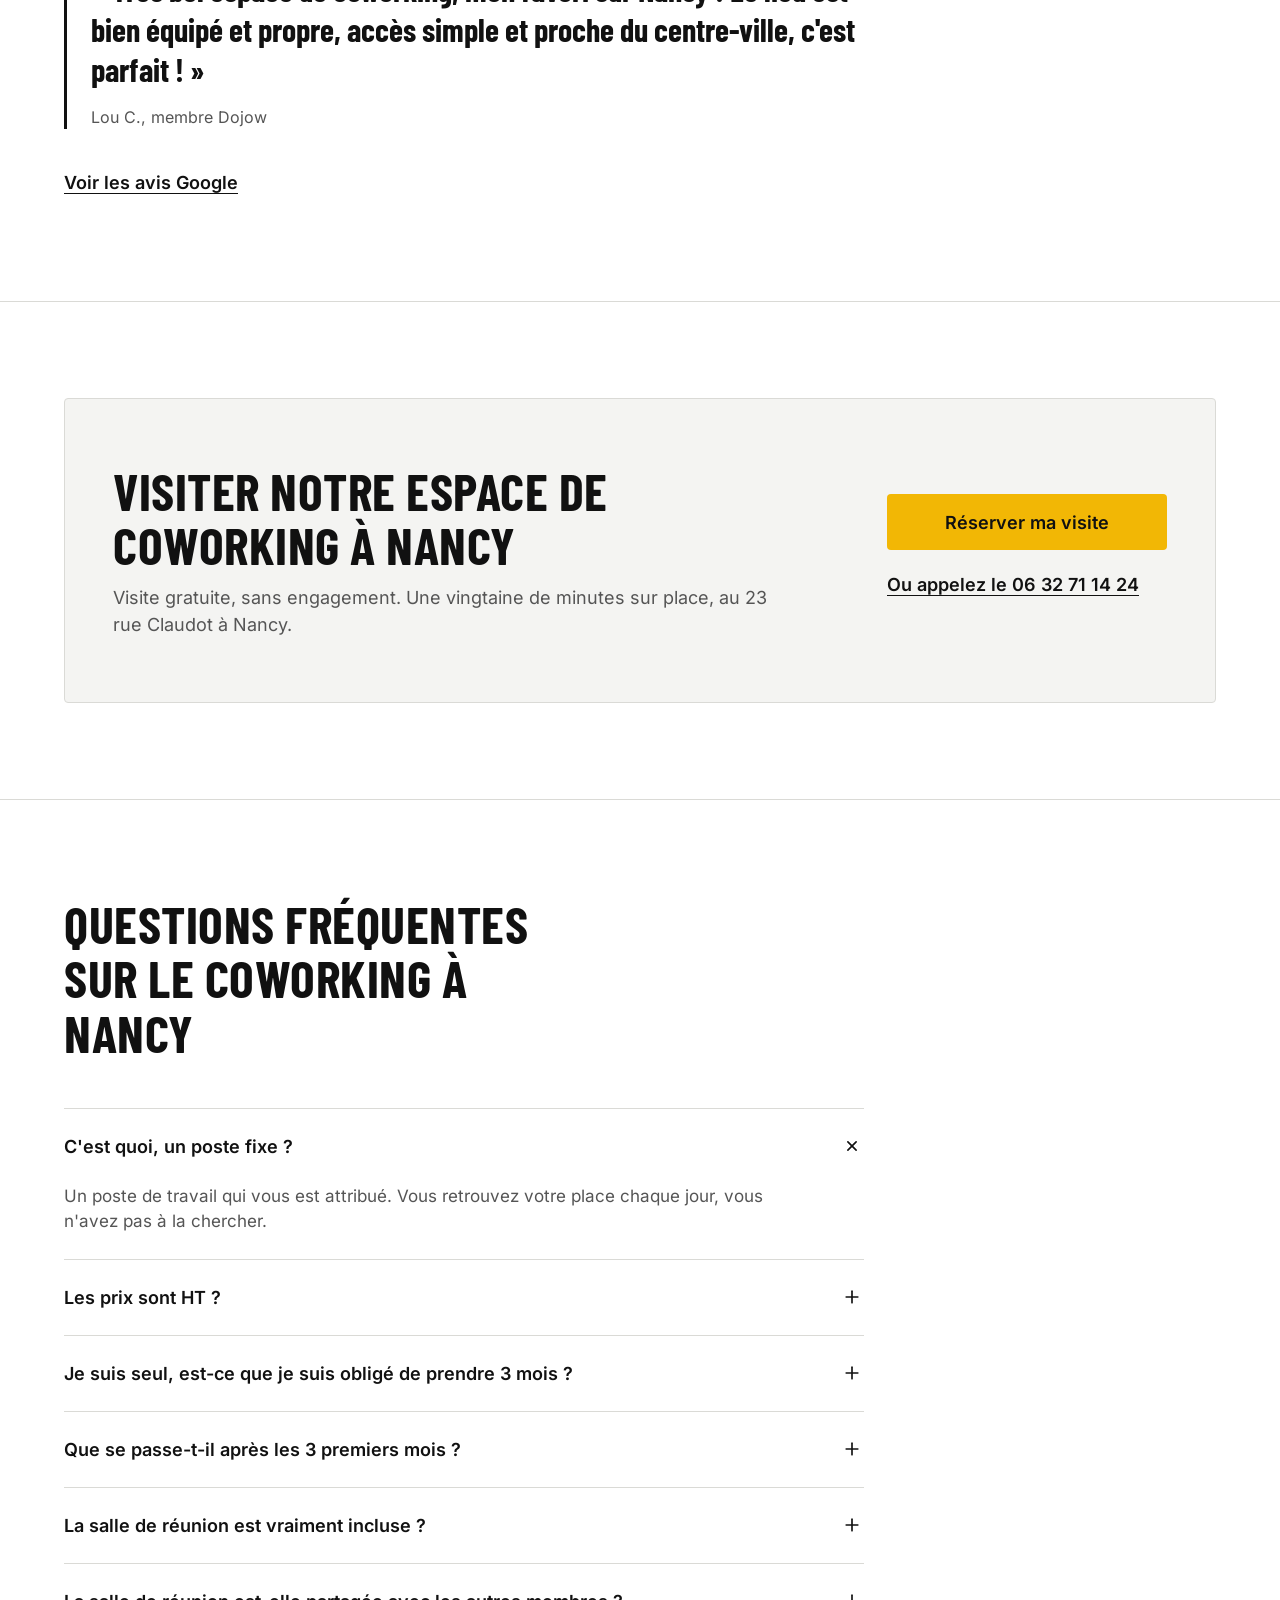
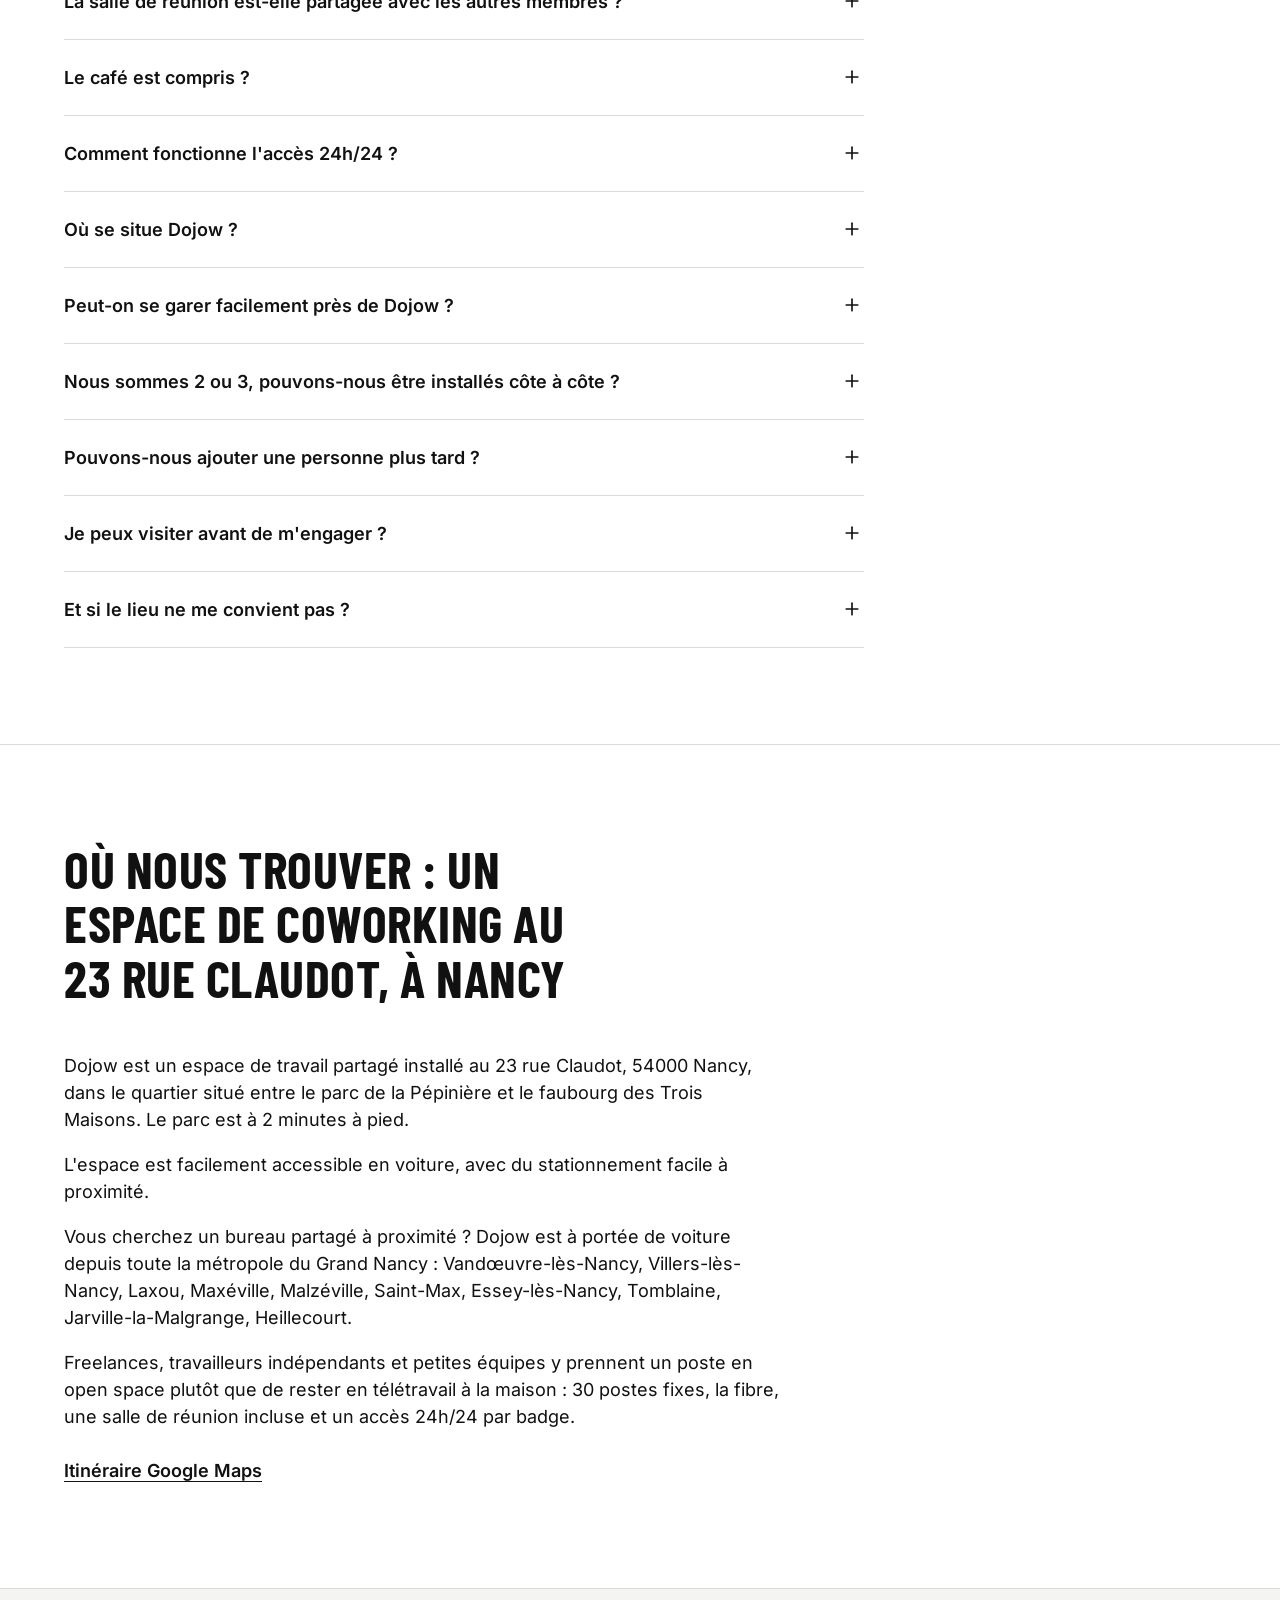
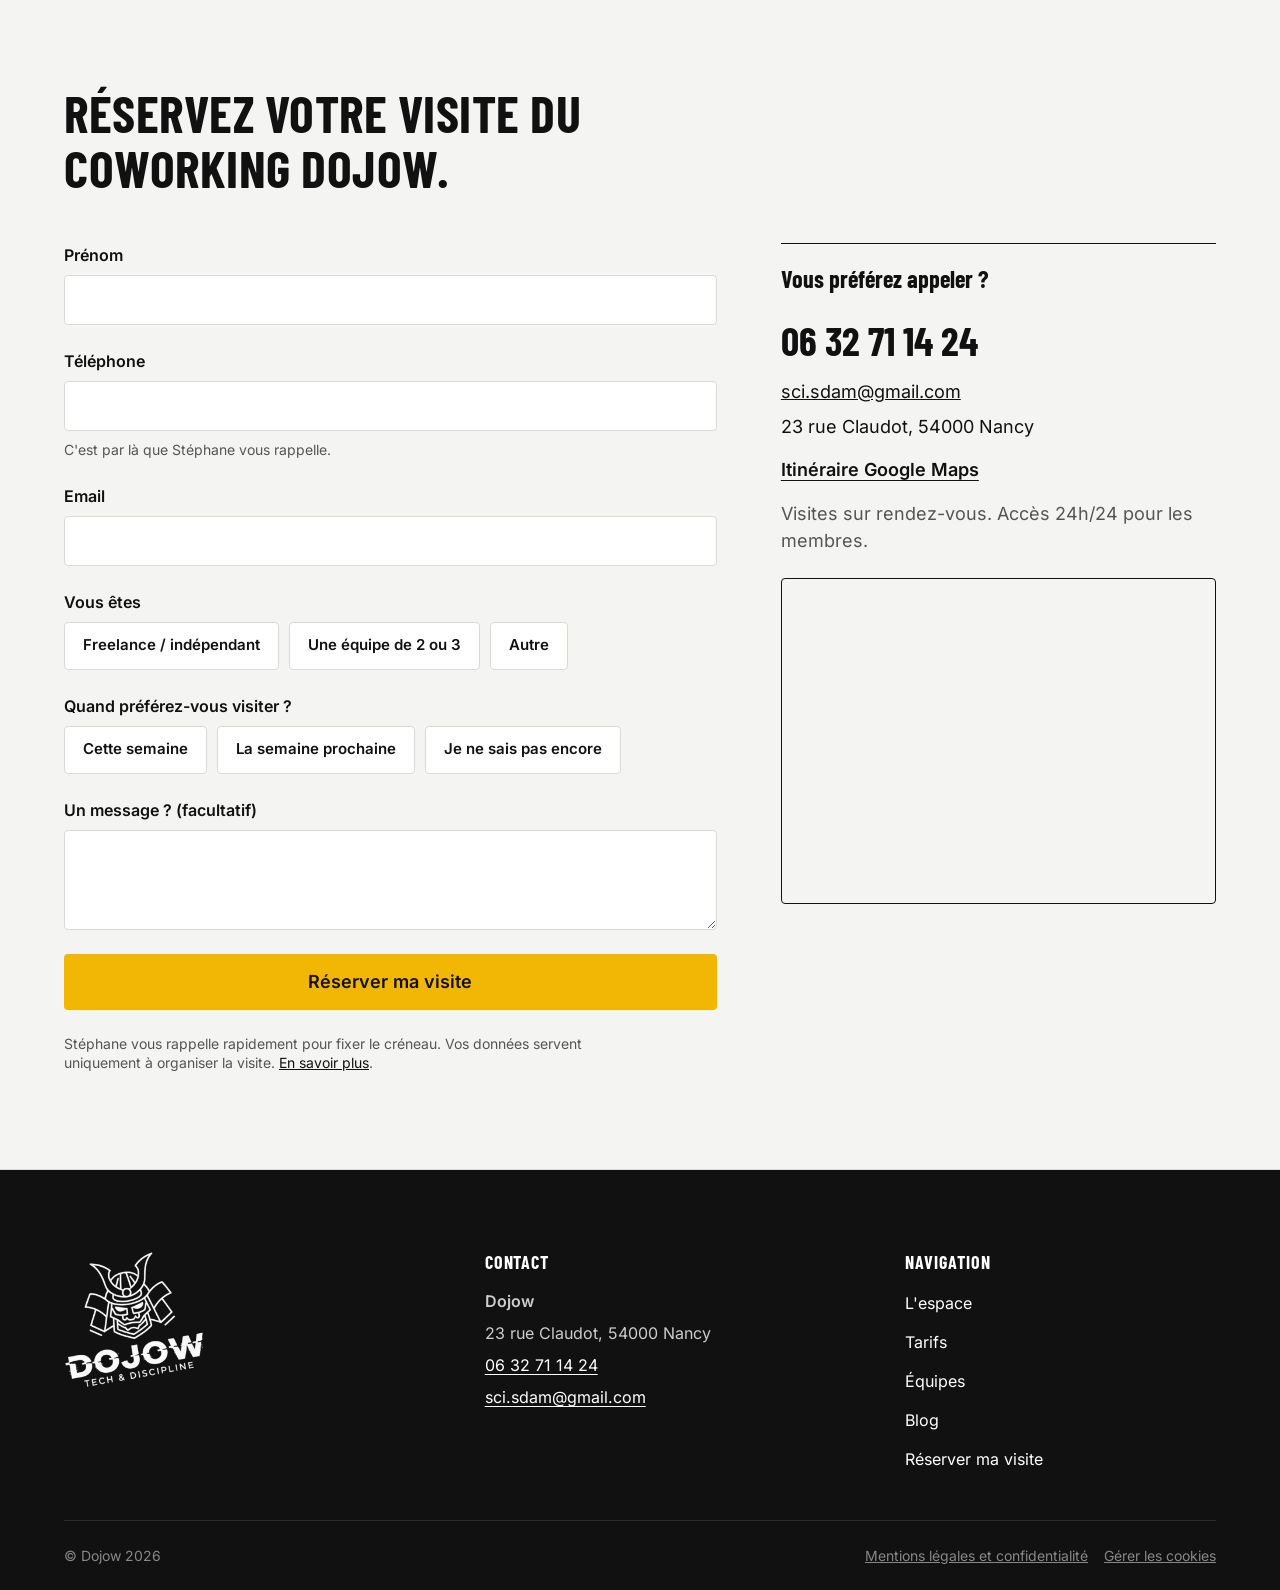
==== commit ec88227d: "Accueil · 30 postes et note Google dans la barre de preuves Capacité portée à 30 postes partout, pou" ====
--- a/index.html
+++ b/index.html
@@ -4,20 +4,20 @@
   <meta charset="utf-8">
   <meta name="viewport" content="width=device-width, initial-scale=1">
   <title>Espace de coworking à Nancy | Dojow</title>
-  <meta name="description" content="Espace de coworking à Nancy, 23 rue Claudot : 25 postes fixes, fibre, salle de réunion incluse, accès 24h/24. Poste fixe à 82,50 € HT/mois les 3 premiers mois.">
+  <meta name="description" content="Espace de coworking à Nancy, 23 rue Claudot : 30 postes fixes, fibre, salle de réunion incluse, accès 24h/24. Poste fixe à 82,50 € HT/mois les 3 premiers mois.">
   <link rel="canonical" href="https://www.dojow.fr/">
   <meta property="og:type" content="website">
   <meta property="og:locale" content="fr_FR">
   <meta property="og:site_name" content="Dojow">
   <meta property="og:title" content="Espace de coworking à Nancy | Dojow">
-  <meta property="og:description" content="Espace de coworking à Nancy, 23 rue Claudot : 25 postes fixes, fibre, salle de réunion incluse, accès 24h/24. Poste fixe à 82,50 € HT/mois les 3 premiers mois.">
+  <meta property="og:description" content="Espace de coworking à Nancy, 23 rue Claudot : 30 postes fixes, fibre, salle de réunion incluse, accès 24h/24. Poste fixe à 82,50 € HT/mois les 3 premiers mois.">
   <meta property="og:url" content="https://www.dojow.fr/">
   <meta property="og:image" content="https://www.dojow.fr/assets/img/brand/og-dojow.jpg">
   <meta property="og:image:width" content="1200">
   <meta property="og:image:height" content="630">
   <meta name="twitter:card" content="summary_large_image">
   <meta name="twitter:title" content="Espace de coworking à Nancy | Dojow">
-  <meta name="twitter:description" content="Espace de coworking à Nancy, 23 rue Claudot : 25 postes fixes, fibre, salle de réunion incluse, accès 24h/24. Poste fixe à 82,50 € HT/mois les 3 premiers mois.">
+  <meta name="twitter:description" content="Espace de coworking à Nancy, 23 rue Claudot : 30 postes fixes, fibre, salle de réunion incluse, accès 24h/24. Poste fixe à 82,50 € HT/mois les 3 premiers mois.">
   <meta name="twitter:image" content="https://www.dojow.fr/assets/img/brand/og-dojow.jpg">
   <meta name="geo.region" content="FR-GES">
   <meta name="geo.placename" content="Nancy">
@@ -31,7 +31,7 @@
     "@context": "https://schema.org",
     "@type": "LocalBusiness",
     "name": "Dojow",
-    "description": "Coworking à Nancy pour les métiers de la tech et du digital. 25 postes fixes, fibre, salle de réunion, accès 24h/24.",
+    "description": "Coworking à Nancy pour les métiers de la tech et du digital. 30 postes fixes, fibre, salle de réunion, accès 24h/24.",
     "url": "https://www.dojow.fr/",
     "telephone": "+33632711424",
     "email": "sci.sdam@gmail.com",
@@ -178,7 +178,7 @@
         "name": "Pouvons-nous ajouter une personne plus tard ?",
         "acceptedAnswer": {
           "@type": "Answer",
-          "text": "Oui, dans la limite des postes disponibles. Dojow compte 25 postes au total."
+          "text": "Oui, dans la limite des postes disponibles. Dojow compte 30 postes au total."
         }
       },
       {
@@ -273,7 +273,7 @@
       <img class="hero-full-img" src="/assets/img/lieu/img-01-open-space.webp" width="1600" height="900" alt="Open space du coworking Dojow à Nancy" decoding="async" fetchpriority="high">
       <div class="container hero-full-content">
         <h1 id="titre-hero">Un coworking à Nancy fait pour les métiers de la tech et du digital.</h1>
-        <p class="hero-full-sub">25 postes fixes, fibre, salle de réunion incluse, accès 24h/24. À deux pas du parc de la Pépinière, stationnement facile. 165 € HT/mois, et 50 % de réduction les 3 premiers mois.</p>
+        <p class="hero-full-sub">30 postes fixes, fibre, salle de réunion incluse, accès 24h/24. À deux pas du parc de la Pépinière, stationnement facile. 165 € HT/mois, et 50 % de réduction les 3 premiers mois.</p>
         <a href="/#visite" class="btn btn-primary">Réserver ma visite</a>
         <p class="hero-full-reassurance">Visite gratuite, sans engagement. Vous repartez avec une réponse claire, pas avec un argumentaire.</p>
         <p class="hero-full-micro">23 rue Claudot, Nancy · Accès voiture et stationnement facile</p>
@@ -283,13 +283,12 @@
     <!-- Section 2 · Barre de preuves -->
     <section class="barre-preuves" aria-label="Ce qui est inclus">
       <div class="container">
-        <!-- À COMPLÉTER : sixième élément « Note Google X,X/5 · 4 avis » avec la note réelle. Ne pas l'afficher tant que la note n'est pas fournie. -->
-        <ul class="barre-preuves-grid">
+              <ul class="barre-preuves-grid">
           <li class="preuve-item">
             <span class="preuve-icon" aria-hidden="true">
               <svg viewBox="0 0 24 24"><rect x="3" y="4" width="18" height="12" rx="1"></rect><line x1="3" y1="16" x2="3" y2="20"></line><line x1="21" y1="16" x2="21" y2="20"></line><line x1="12" y1="4" x2="12" y2="16"></line></svg>
             </span>
-            <span>25 postes, pas plus</span>
+            <span>30 postes, pas plus</span>
           </li>
           <li class="preuve-item">
             <span class="preuve-icon" aria-hidden="true">
@@ -321,6 +320,13 @@
             </span>
             <span>Box d'appels</span>
           </li>
+          <!-- À VALIDER : note et nombre d'avis relevés sur la fiche Google le 23/09/2026, à actualiser si la fiche évolue -->
+          <li class="preuve-item">
+            <span class="preuve-icon" aria-hidden="true">
+              <svg viewBox="0 0 24 24"><polygon points="12 3 14.8 9 21 9.7 16.5 14 17.7 20.3 12 17.3 6.3 20.3 7.5 14 3 9.7 9.2 9"></polygon></svg>
+            </span>
+            <span><a href="https://maps.google.com/?cid=14330753875903044199" target="_blank" rel="noopener">Note Google 5,0/5 · 6 avis</a></span>
+          </li>
         </ul>
       </div>
     </section>
@@ -417,7 +423,7 @@
           </div>
           <div class="bloc-filet">
             <span class="bloc-numero" aria-hidden="true">03</span>
-            <h3>25 postes. On se connaît.</h3>
+            <h3>30 postes. On se connaît.</h3>
             <p>Votre poste est à vous, il vous attend chaque matin. Assez petit pour savoir qui travaille à côté de vous, assez grand pour accueillir votre équipe de 2 ou 3.</p>
           </div>
         </div>
@@ -529,7 +535,7 @@
 
           <details class="faq-item">
             <summary class="faq-summary"><span>Pouvons-nous ajouter une personne plus tard ?</span><span class="faq-icon" aria-hidden="true"><svg viewBox="0 0 24 24"><line x1="12" y1="5" x2="12" y2="19"></line><line x1="5" y1="12" x2="19" y2="12"></line></svg></span></summary>
-            <div class="faq-content"><p>Oui, dans la limite des postes disponibles. Dojow compte 25 postes au total.</p></div>
+            <div class="faq-content"><p>Oui, dans la limite des postes disponibles. Dojow compte 30 postes au total.</p></div>
           </details>
 
           <details class="faq-item">
@@ -553,7 +559,7 @@
         <p>Dojow est un espace de travail partagé installé au 23 rue Claudot, 54000 Nancy, dans le quartier situé entre le parc de la Pépinière et le faubourg des Trois Maisons. Le parc est à 2 minutes à pied.</p>
         <p>L'espace est facilement accessible en voiture, avec du stationnement facile à proximité.</p>
         <p>Vous cherchez un bureau partagé à proximité ? Dojow est à portée de voiture depuis toute la métropole du Grand Nancy : Vandœuvre-lès-Nancy, Villers-lès-Nancy, Laxou, Maxéville, Malzéville, Saint-Max, Essey-lès-Nancy, Tomblaine, Jarville-la-Malgrange, Heillecourt.</p>
-        <p>Freelances, travailleurs indépendants et petites équipes y prennent un poste en open space plutôt que de rester en télétravail à la maison : 25 postes fixes, la fibre, une salle de réunion incluse et un accès 24h/24 par badge.</p>
+        <p>Freelances, travailleurs indépendants et petites équipes y prennent un poste en open space plutôt que de rester en télétravail à la maison : 30 postes fixes, la fibre, une salle de réunion incluse et un accès 24h/24 par badge.</p>
         <p><a href="https://www.google.com/maps/search/?api=1&amp;query=23+rue+Claudot+54000+Nancy" class="link-secondary" target="_blank" rel="noopener">Itinéraire Google Maps</a></p>
       </div>
     </section>
--- a/assets/css/style.css
+++ b/assets/css/style.css
@@ -819,7 +819,7 @@
 
 @media (min-width: 768px) {
   .barre-preuves-grid {
-    grid-template-columns: repeat(3, 1fr);
+    grid-template-columns: repeat(4, 1fr);
     gap: 24px 16px;
   }
 }
@@ -831,6 +831,12 @@
   font-size: 15px;
   font-weight: 600;
   line-height: 1.3;
+}
+
+.preuve-item a {
+  color: inherit;
+  text-decoration: underline;
+  text-underline-offset: 3px;
 }
 
 .preuve-icon {
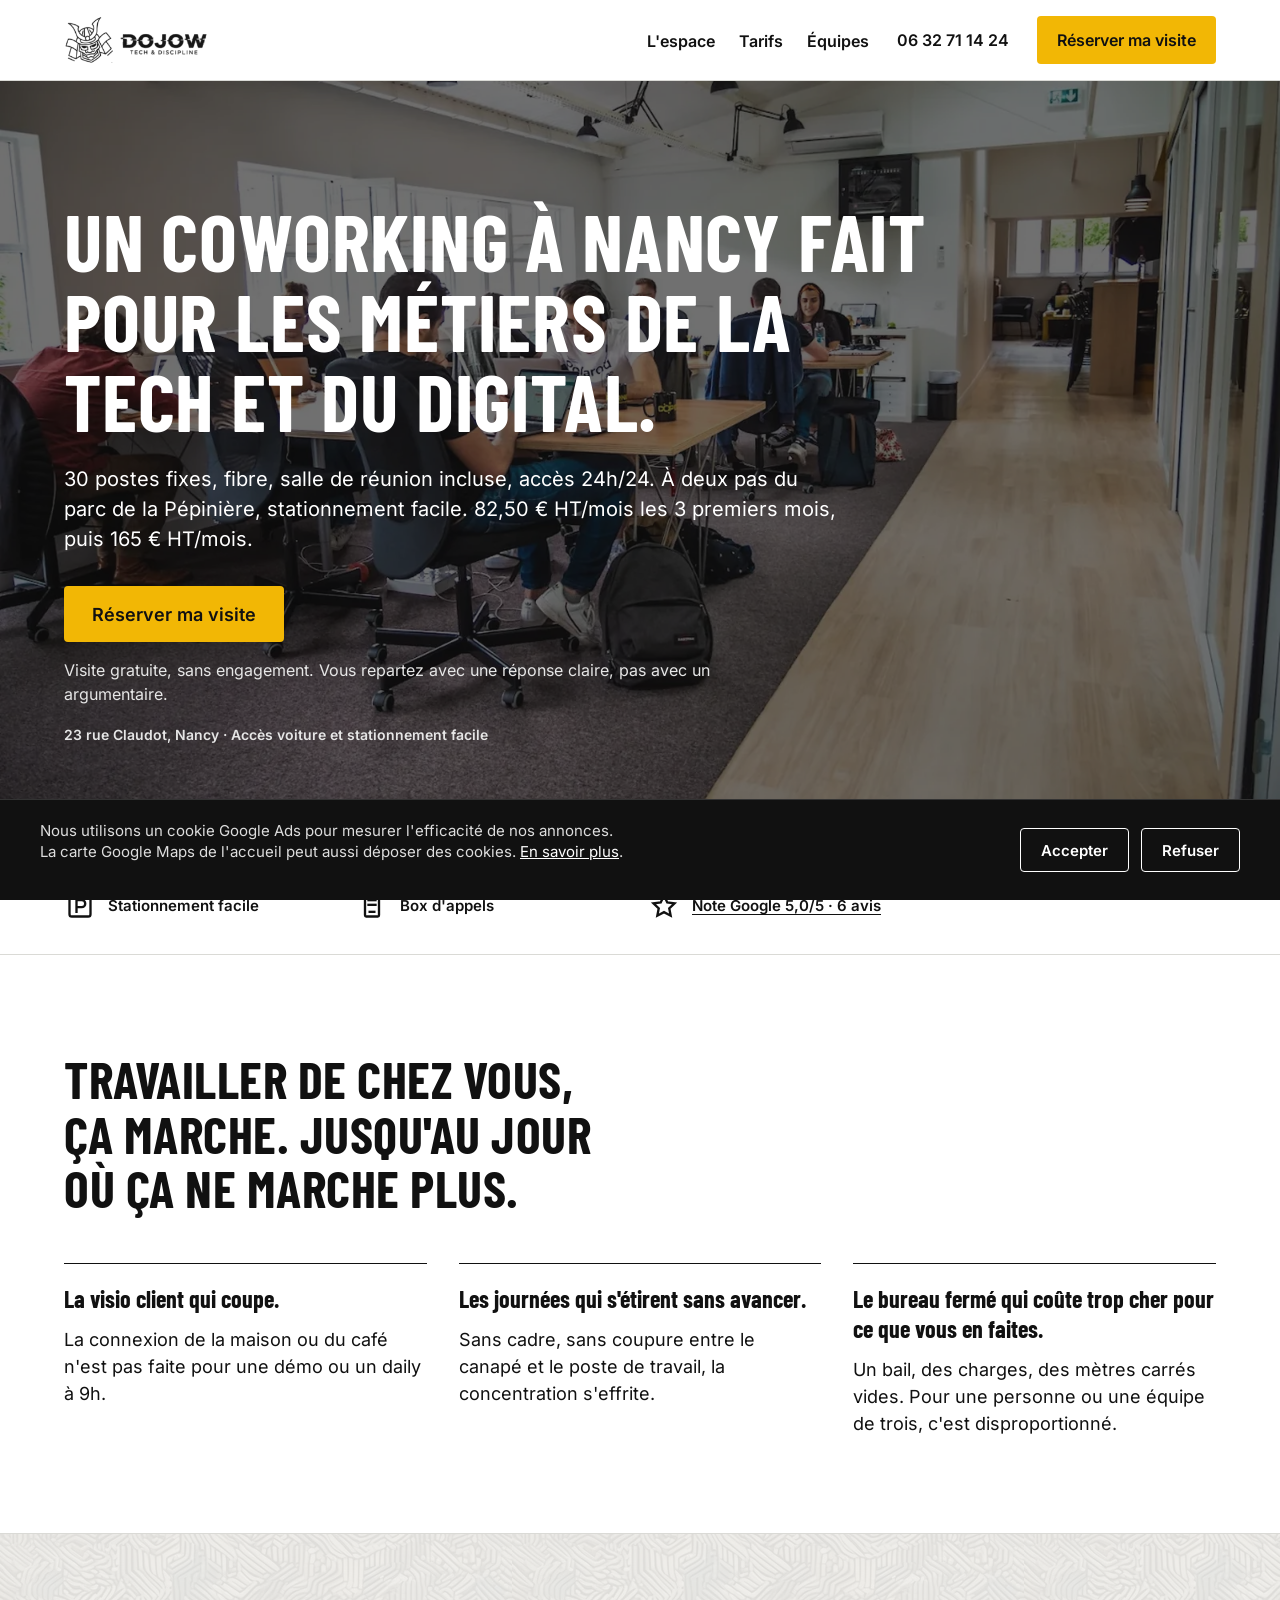
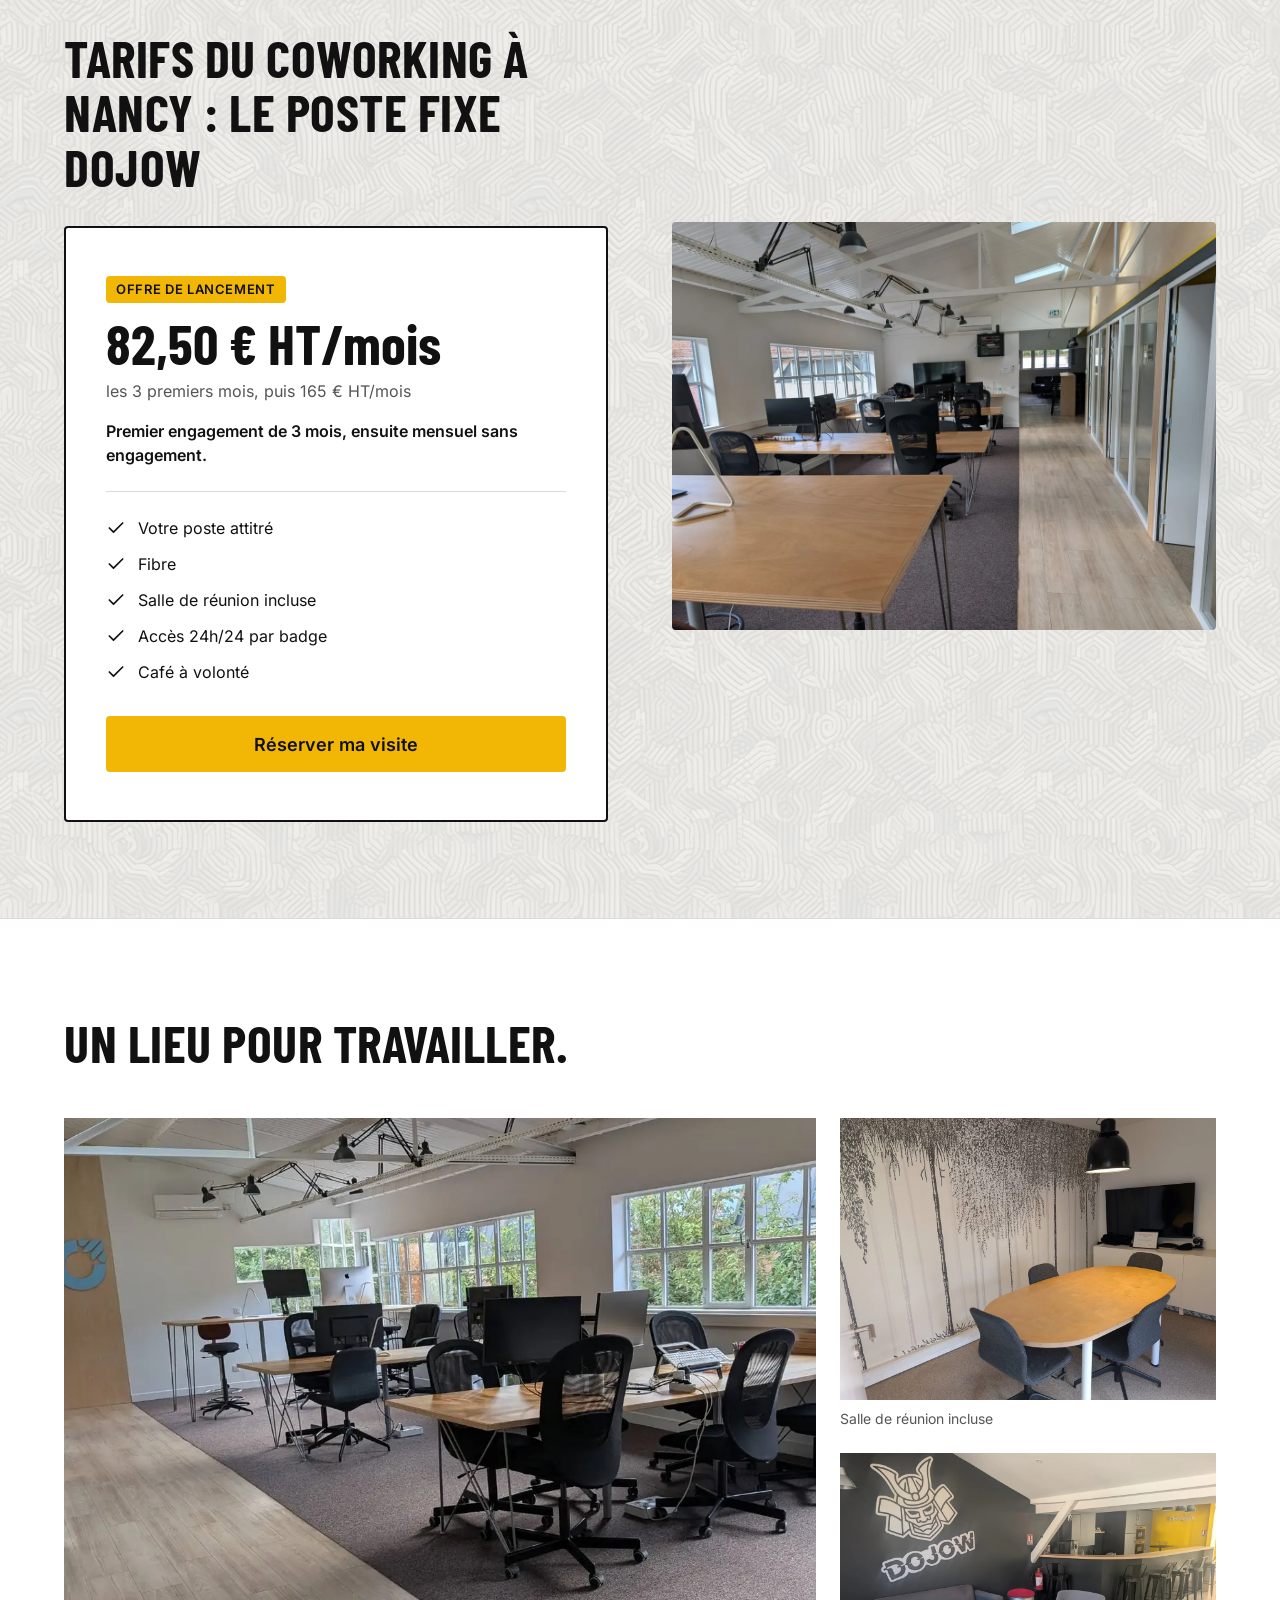
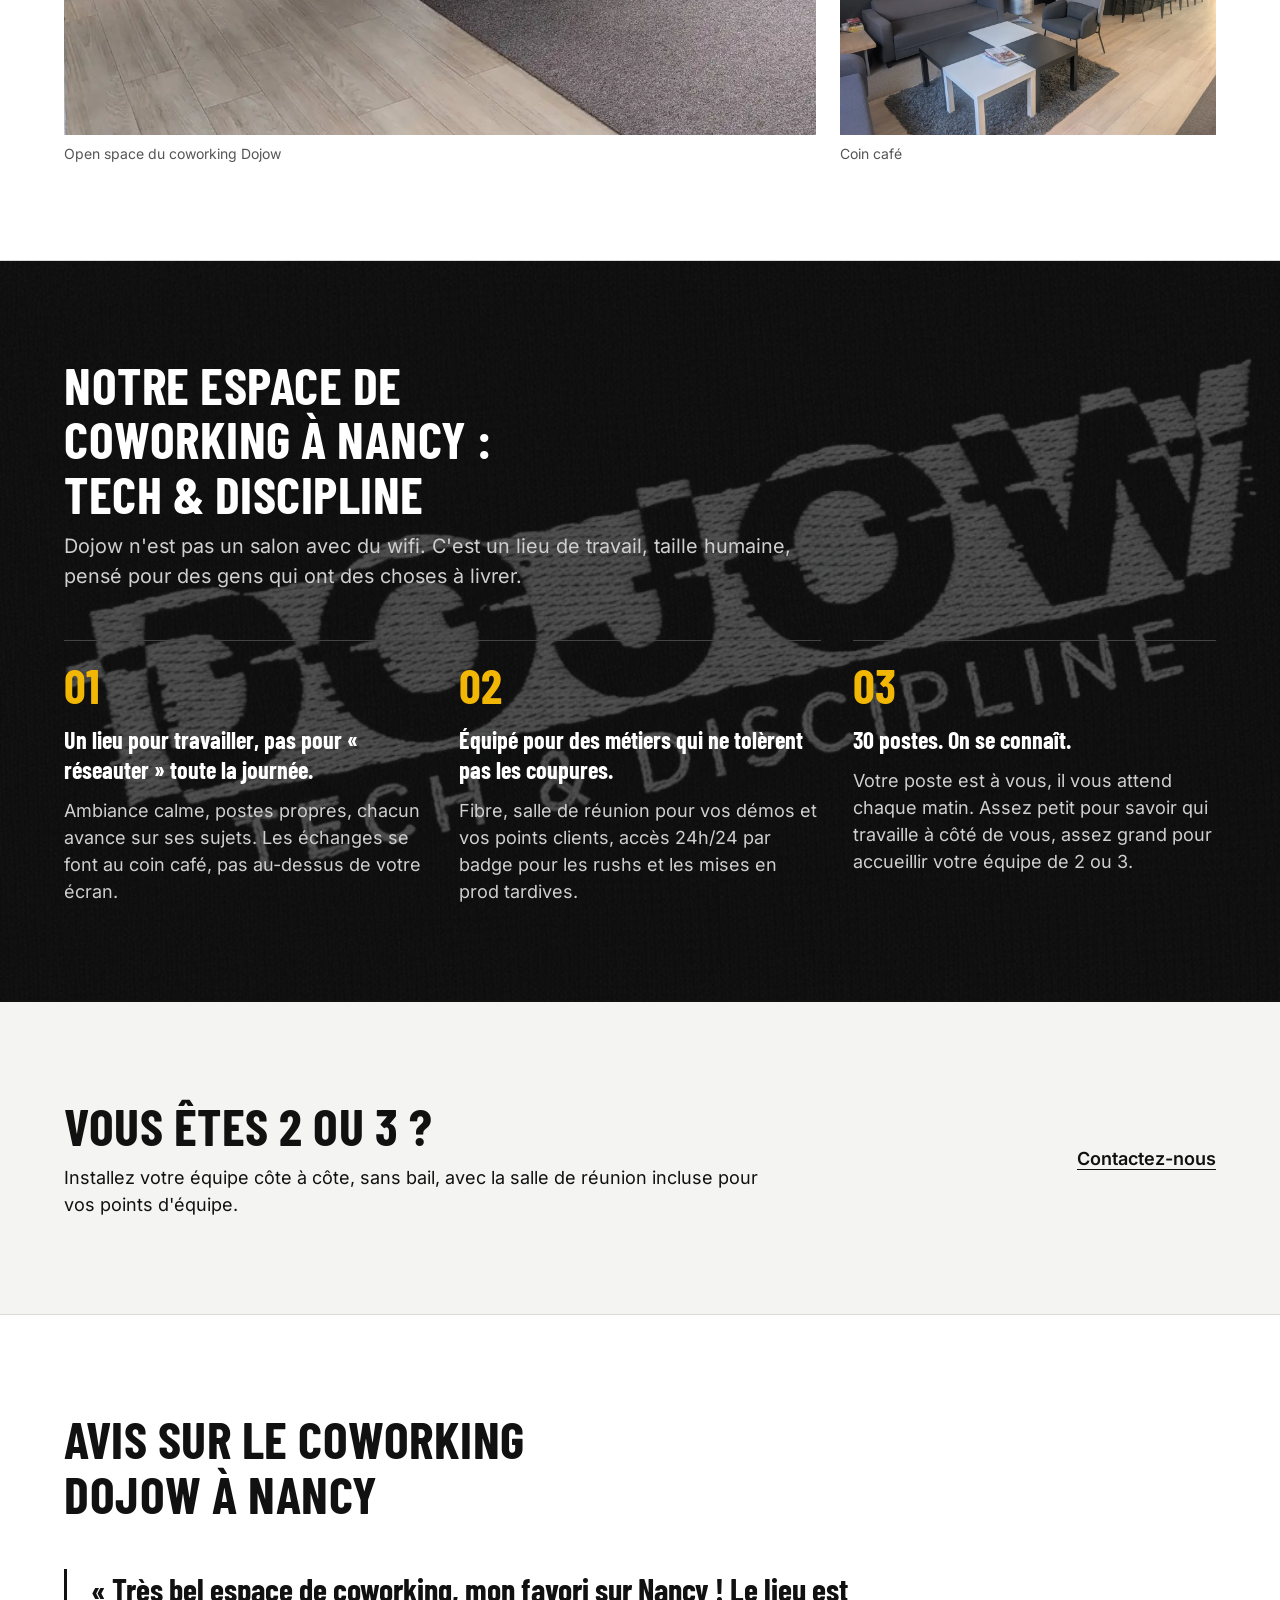
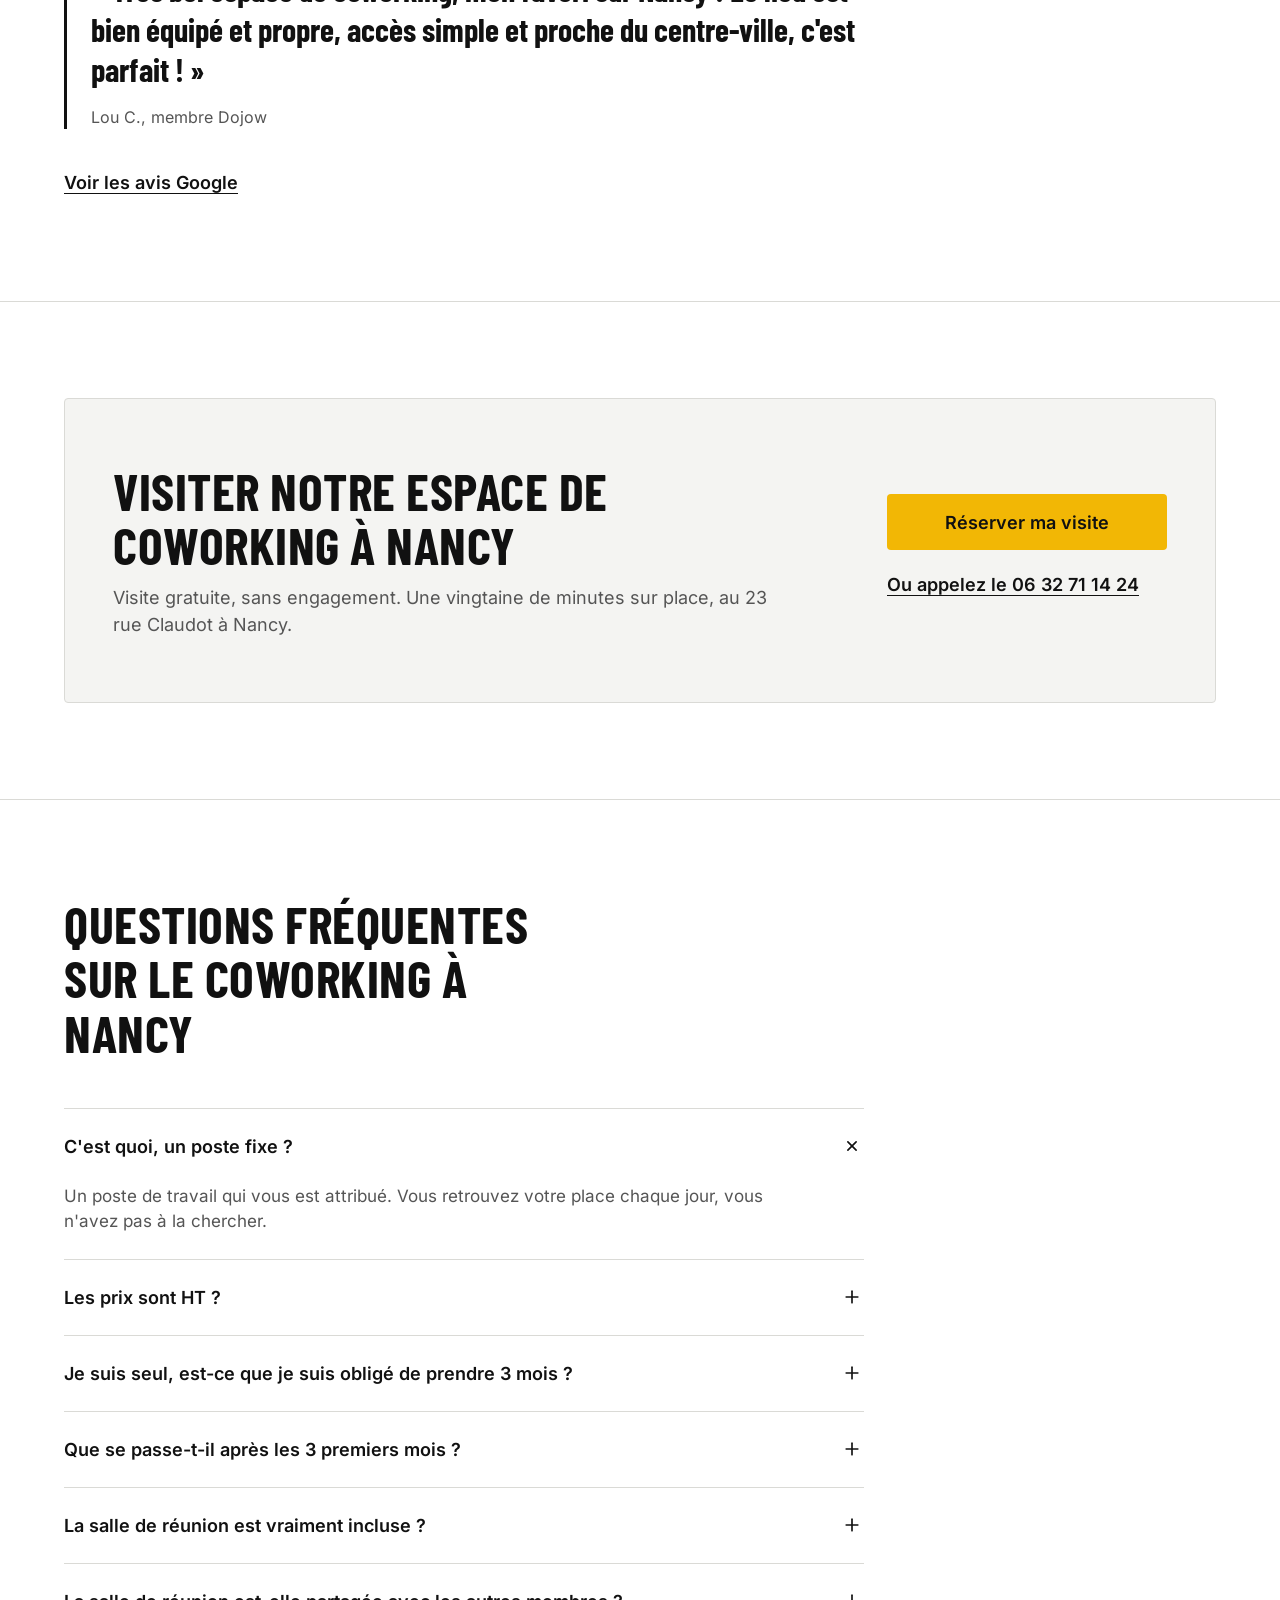
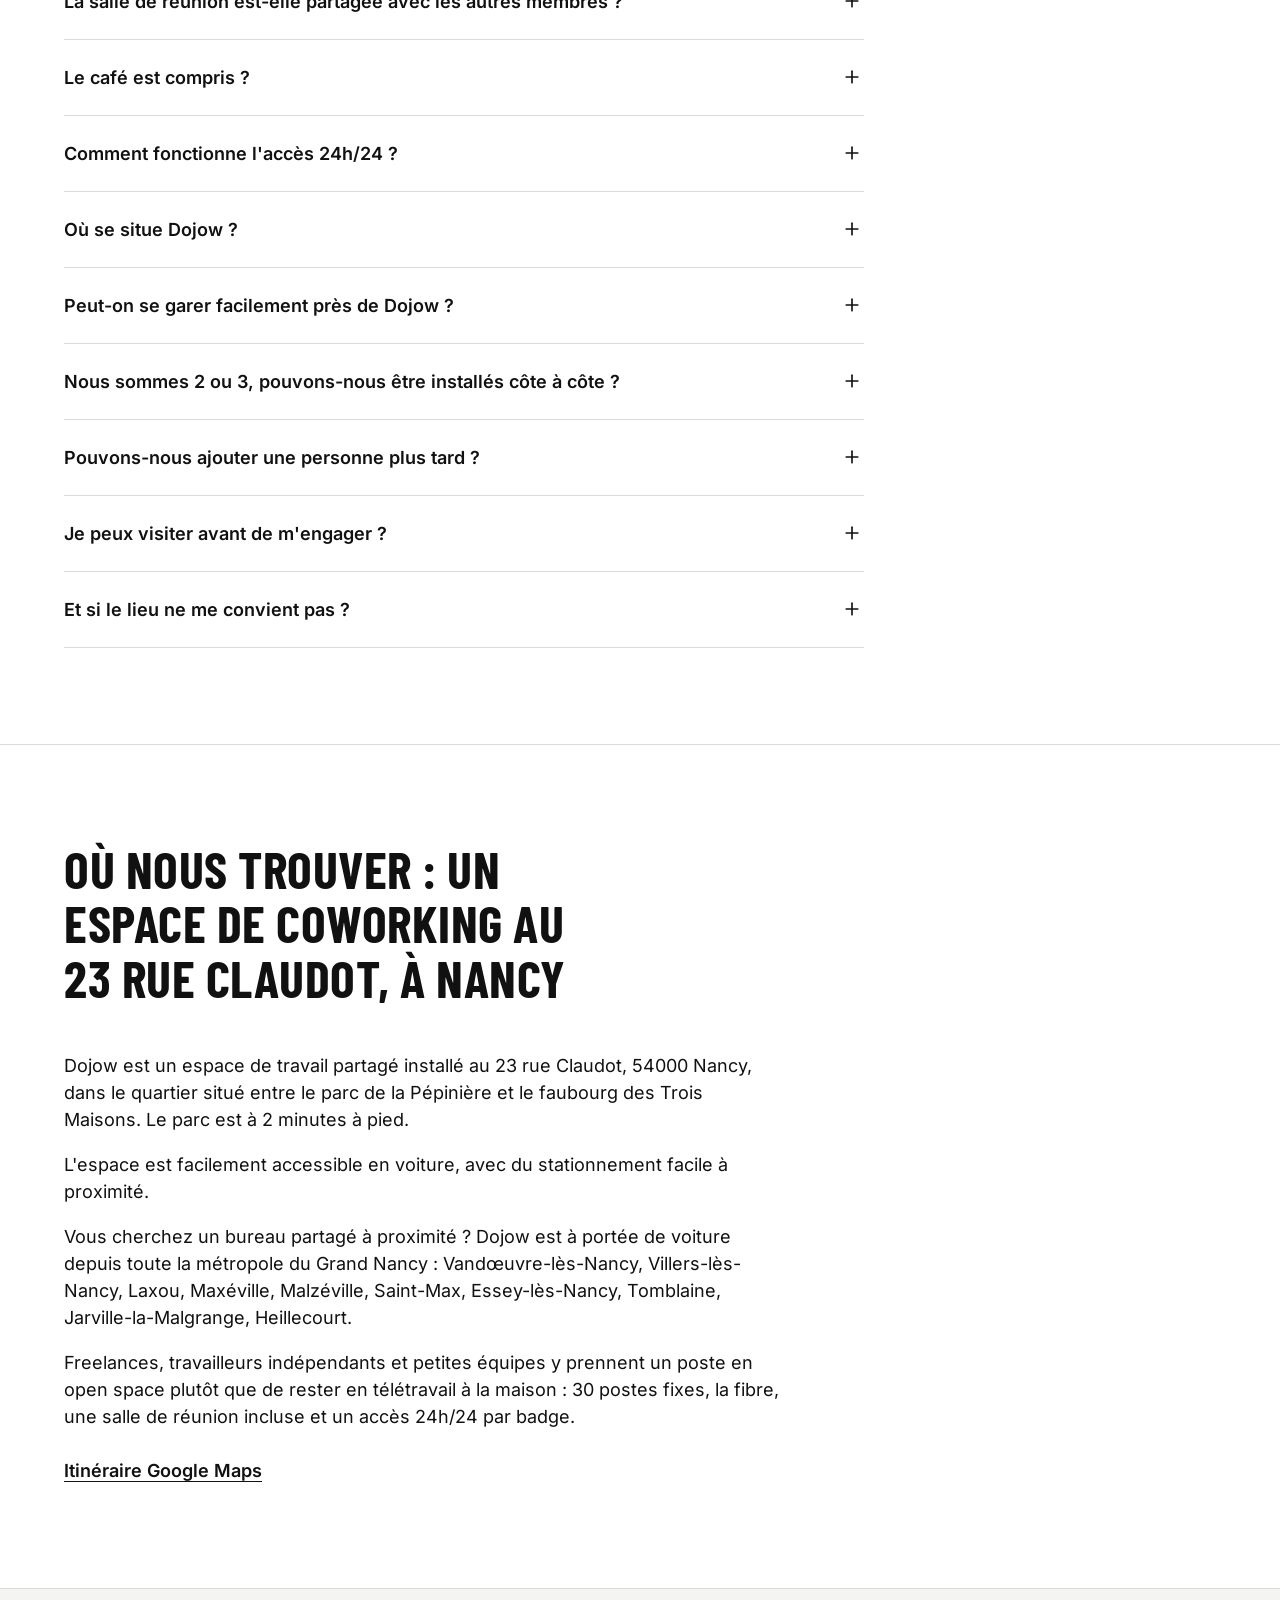
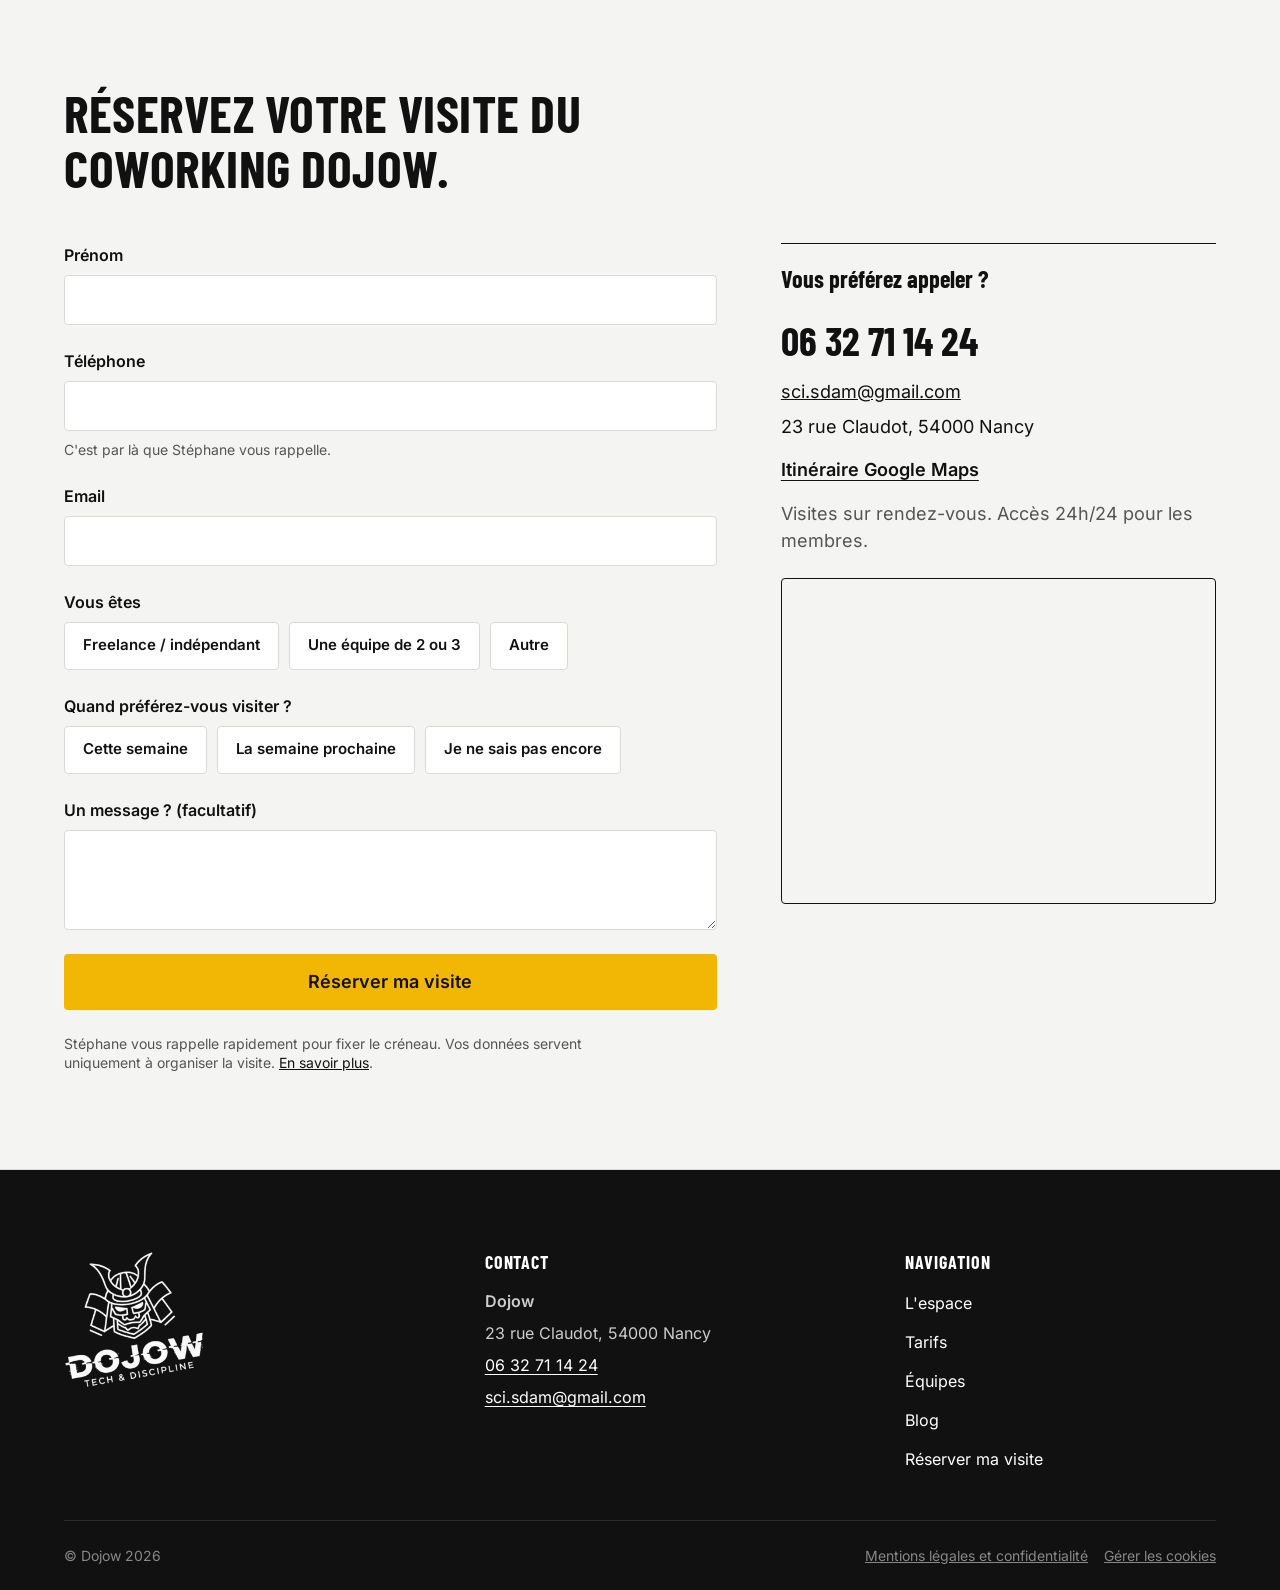
==== commit cec11c3b: "Hero : le prix d'entrée annoncé avant le prix plein L'annonce Google promet « 82,50 € HT/mois les 3 " ====
--- a/index.html
+++ b/index.html
@@ -273,7 +273,7 @@
       <img class="hero-full-img" src="/assets/img/lieu/img-01-open-space.webp" width="1600" height="900" alt="Open space du coworking Dojow à Nancy" decoding="async" fetchpriority="high">
       <div class="container hero-full-content">
         <h1 id="titre-hero">Un coworking à Nancy fait pour les métiers de la tech et du digital.</h1>
-        <p class="hero-full-sub">30 postes fixes, fibre, salle de réunion incluse, accès 24h/24. À deux pas du parc de la Pépinière, stationnement facile. 165 € HT/mois, et 50 % de réduction les 3 premiers mois.</p>
+        <p class="hero-full-sub">30 postes fixes, fibre, salle de réunion incluse, accès 24h/24. À deux pas du parc de la Pépinière, stationnement facile. 82,50 € HT/mois les 3 premiers mois, puis 165 € HT/mois.</p>
         <a href="/#visite" class="btn btn-primary">Réserver ma visite</a>
         <p class="hero-full-reassurance">Visite gratuite, sans engagement. Vous repartez avec une réponse claire, pas avec un argumentaire.</p>
         <p class="hero-full-micro">23 rue Claudot, Nancy · Accès voiture et stationnement facile</p>
@@ -359,8 +359,8 @@
           <h2 id="titre-offre">Tarifs du coworking à Nancy : le poste fixe Dojow</h2>
           <div class="carte-tarif carte-tarif--compacte">
             <span class="tarif-surtitre">Offre de lancement</span>
-            <p class="tarif-prix">82,50 € HT / mois</p>
-            <p class="tarif-sous-prix">les 3 premiers mois, puis 165 € HT / mois</p>
+            <p class="tarif-prix">82,50 € HT/mois</p>
+            <p class="tarif-sous-prix">les 3 premiers mois, puis 165 € HT/mois</p>
             <p class="tarif-engagement">Premier engagement de 3 mois, ensuite mensuel sans engagement.</p>
             <ul class="tarif-liste">
               <li class="tarif-item"><span class="tarif-check" aria-hidden="true"><svg viewBox="0 0 24 24"><polyline points="20 6 9 17 4 12"></polyline></svg></span><span>Votre poste attitré</span></li>
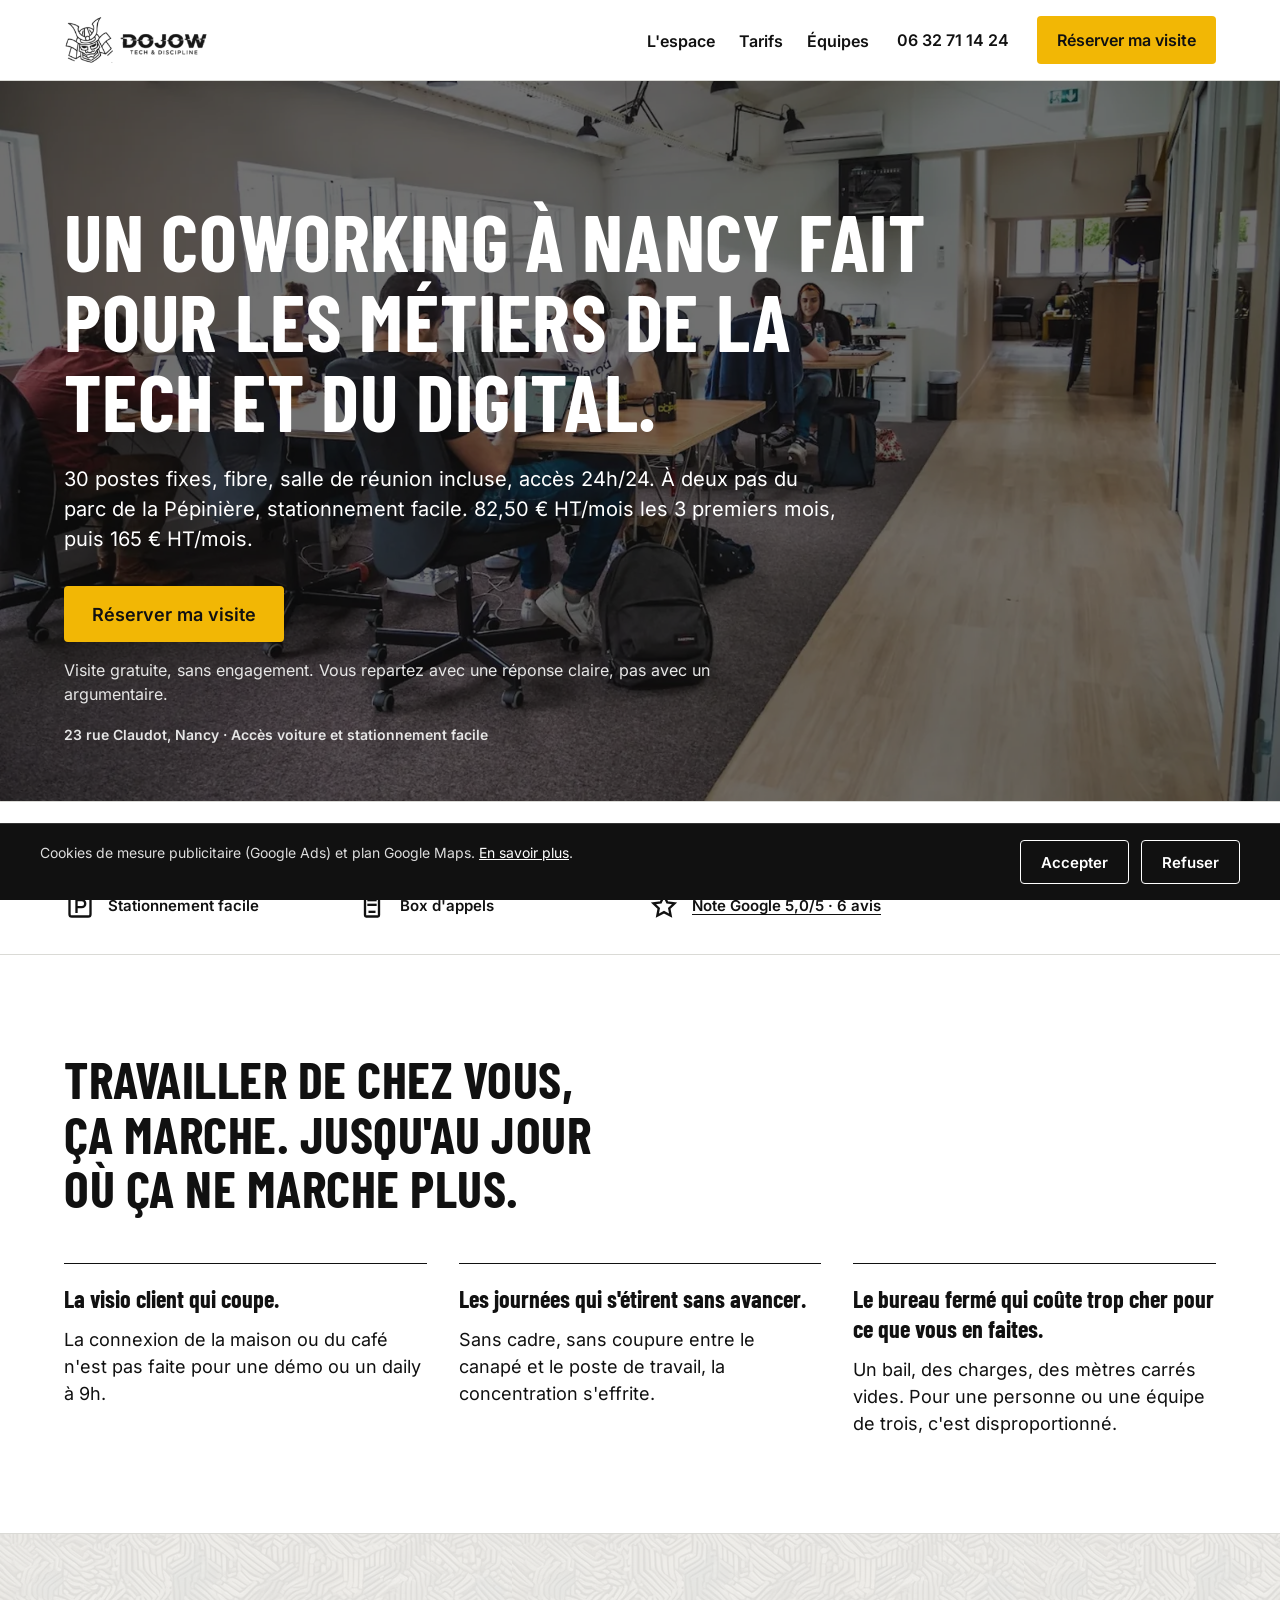
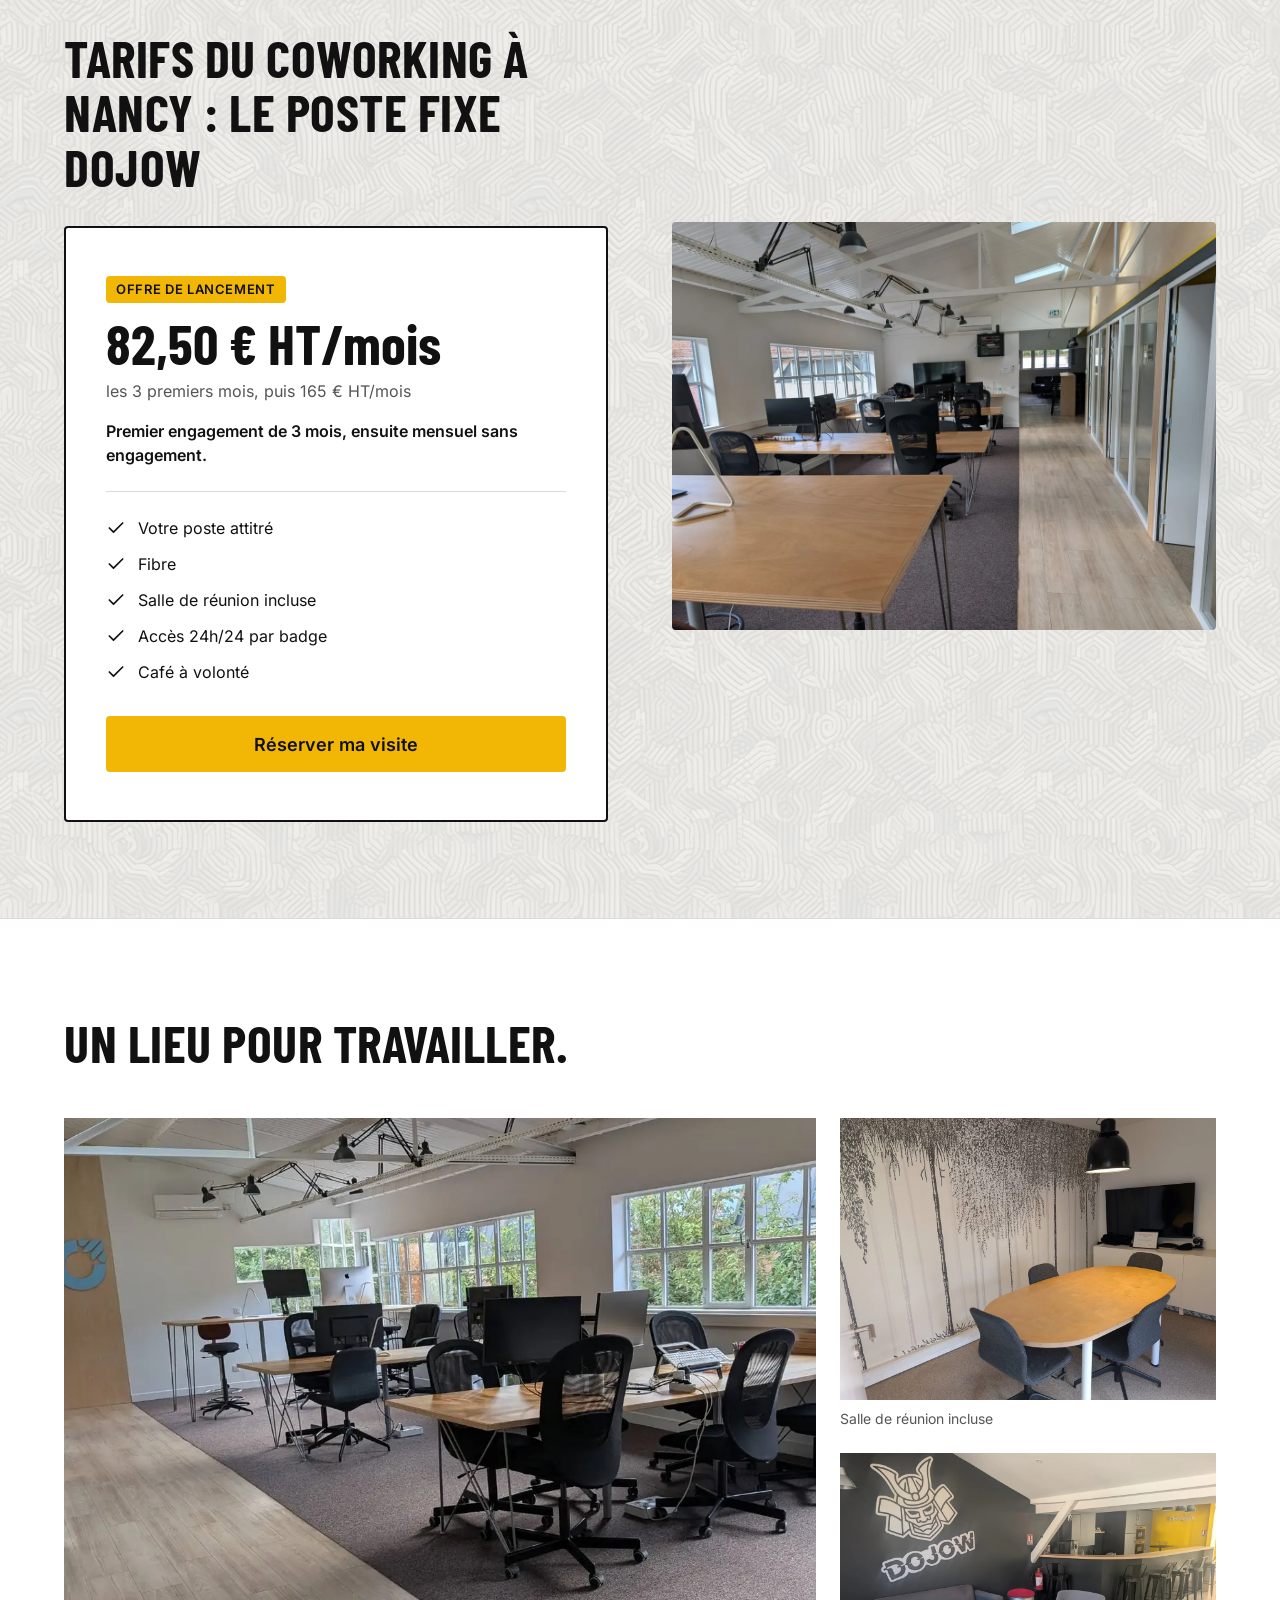
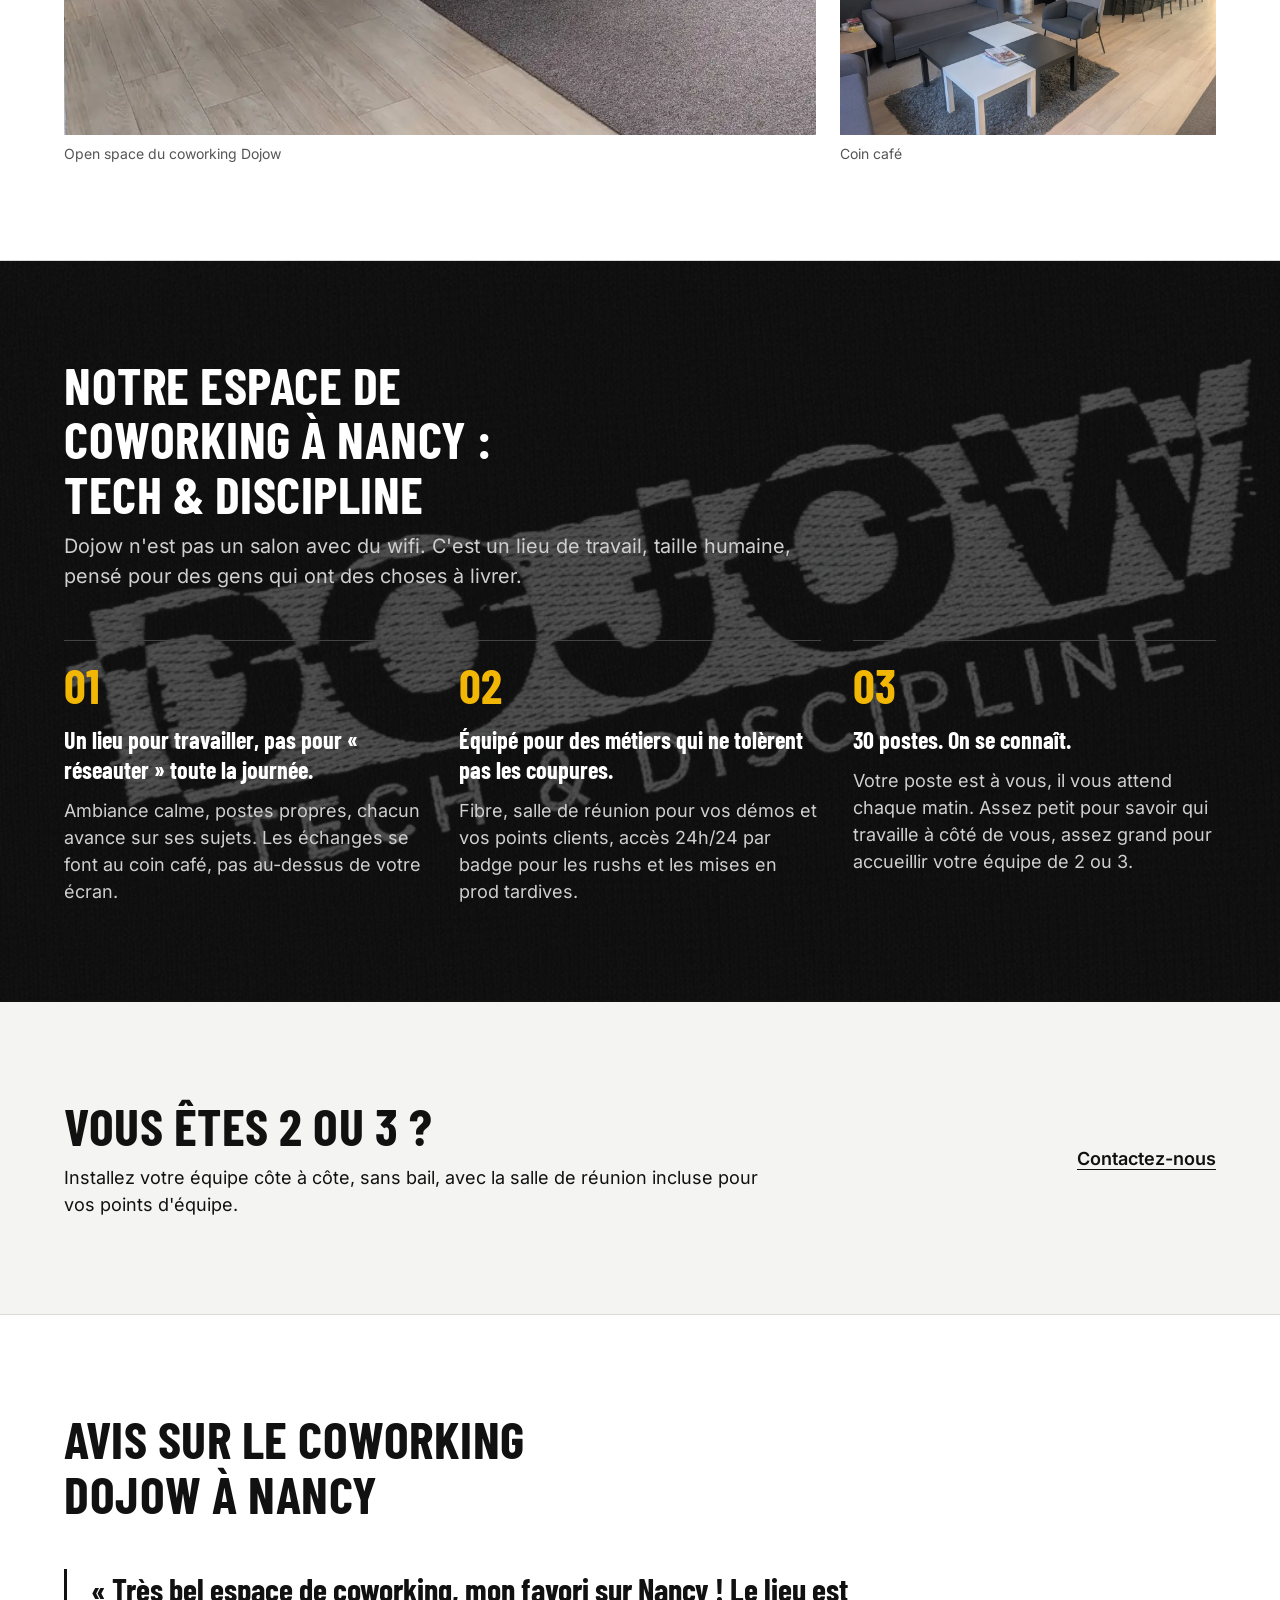
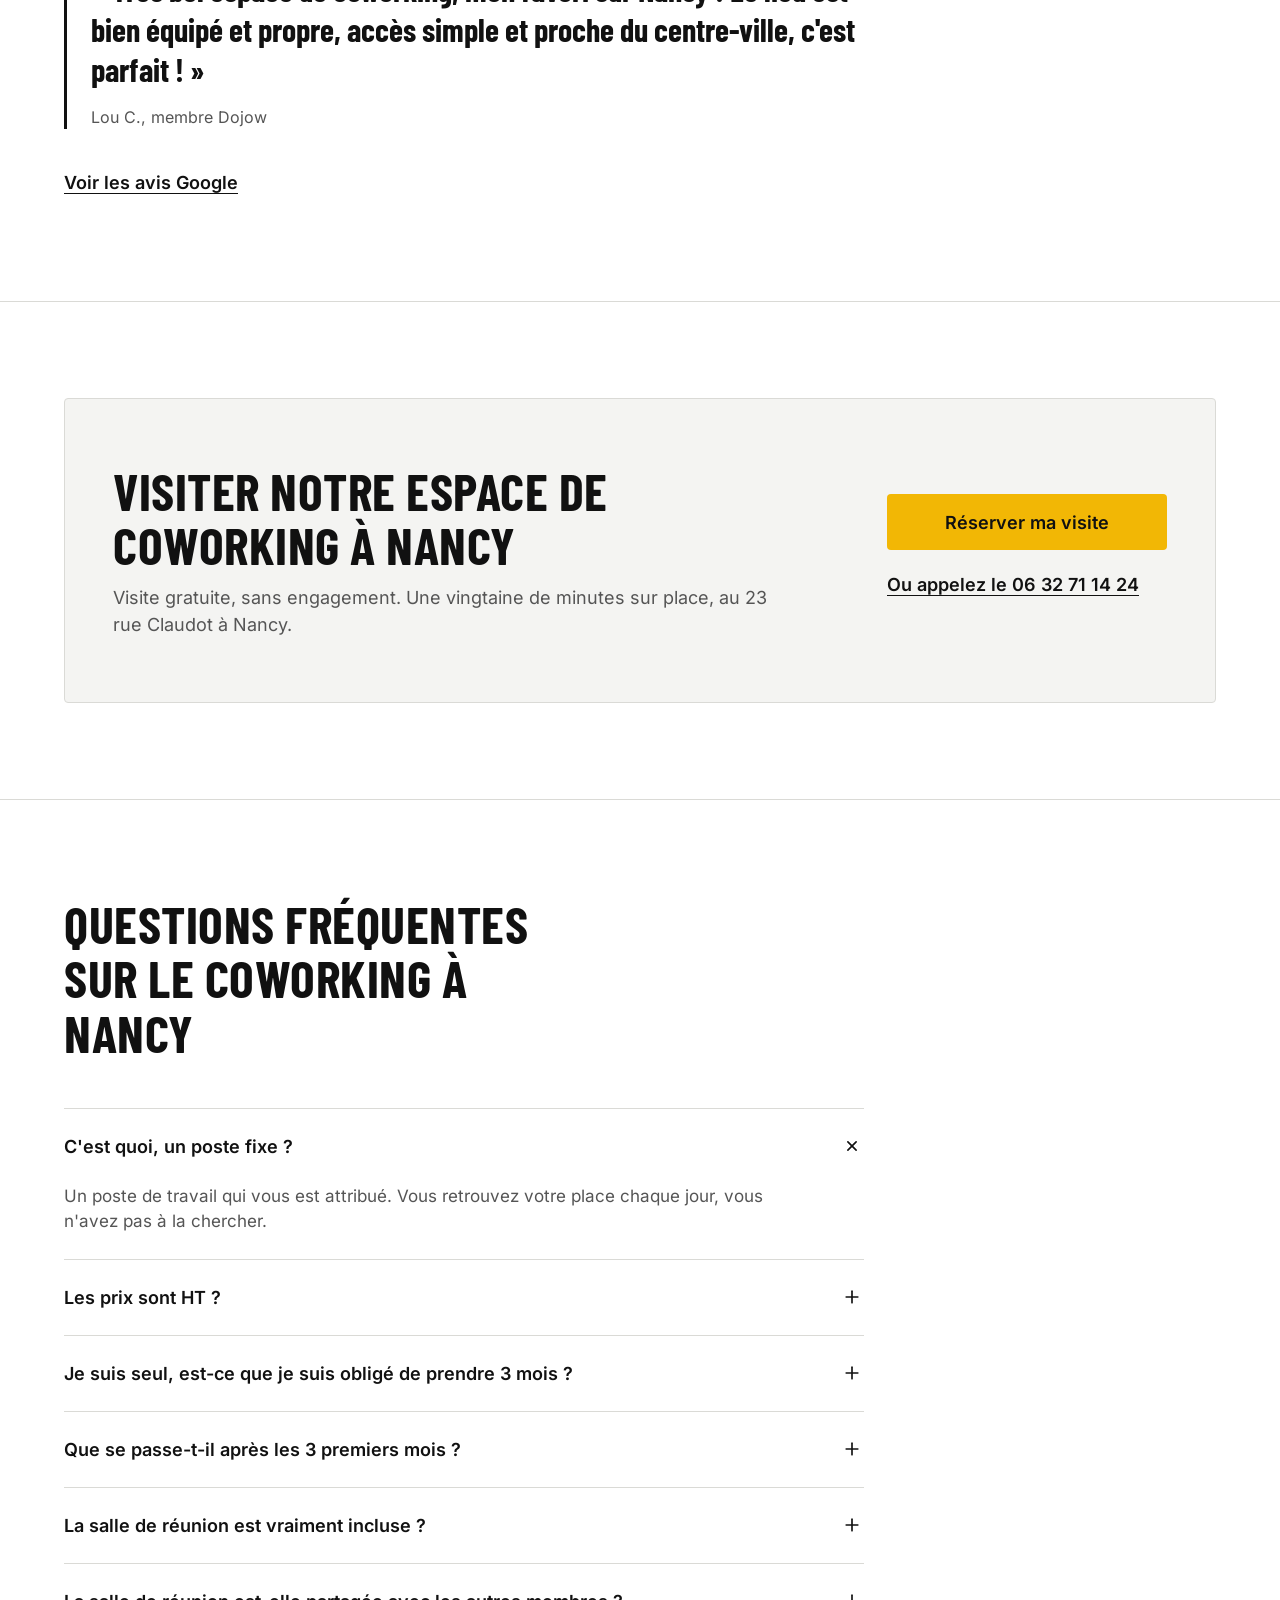
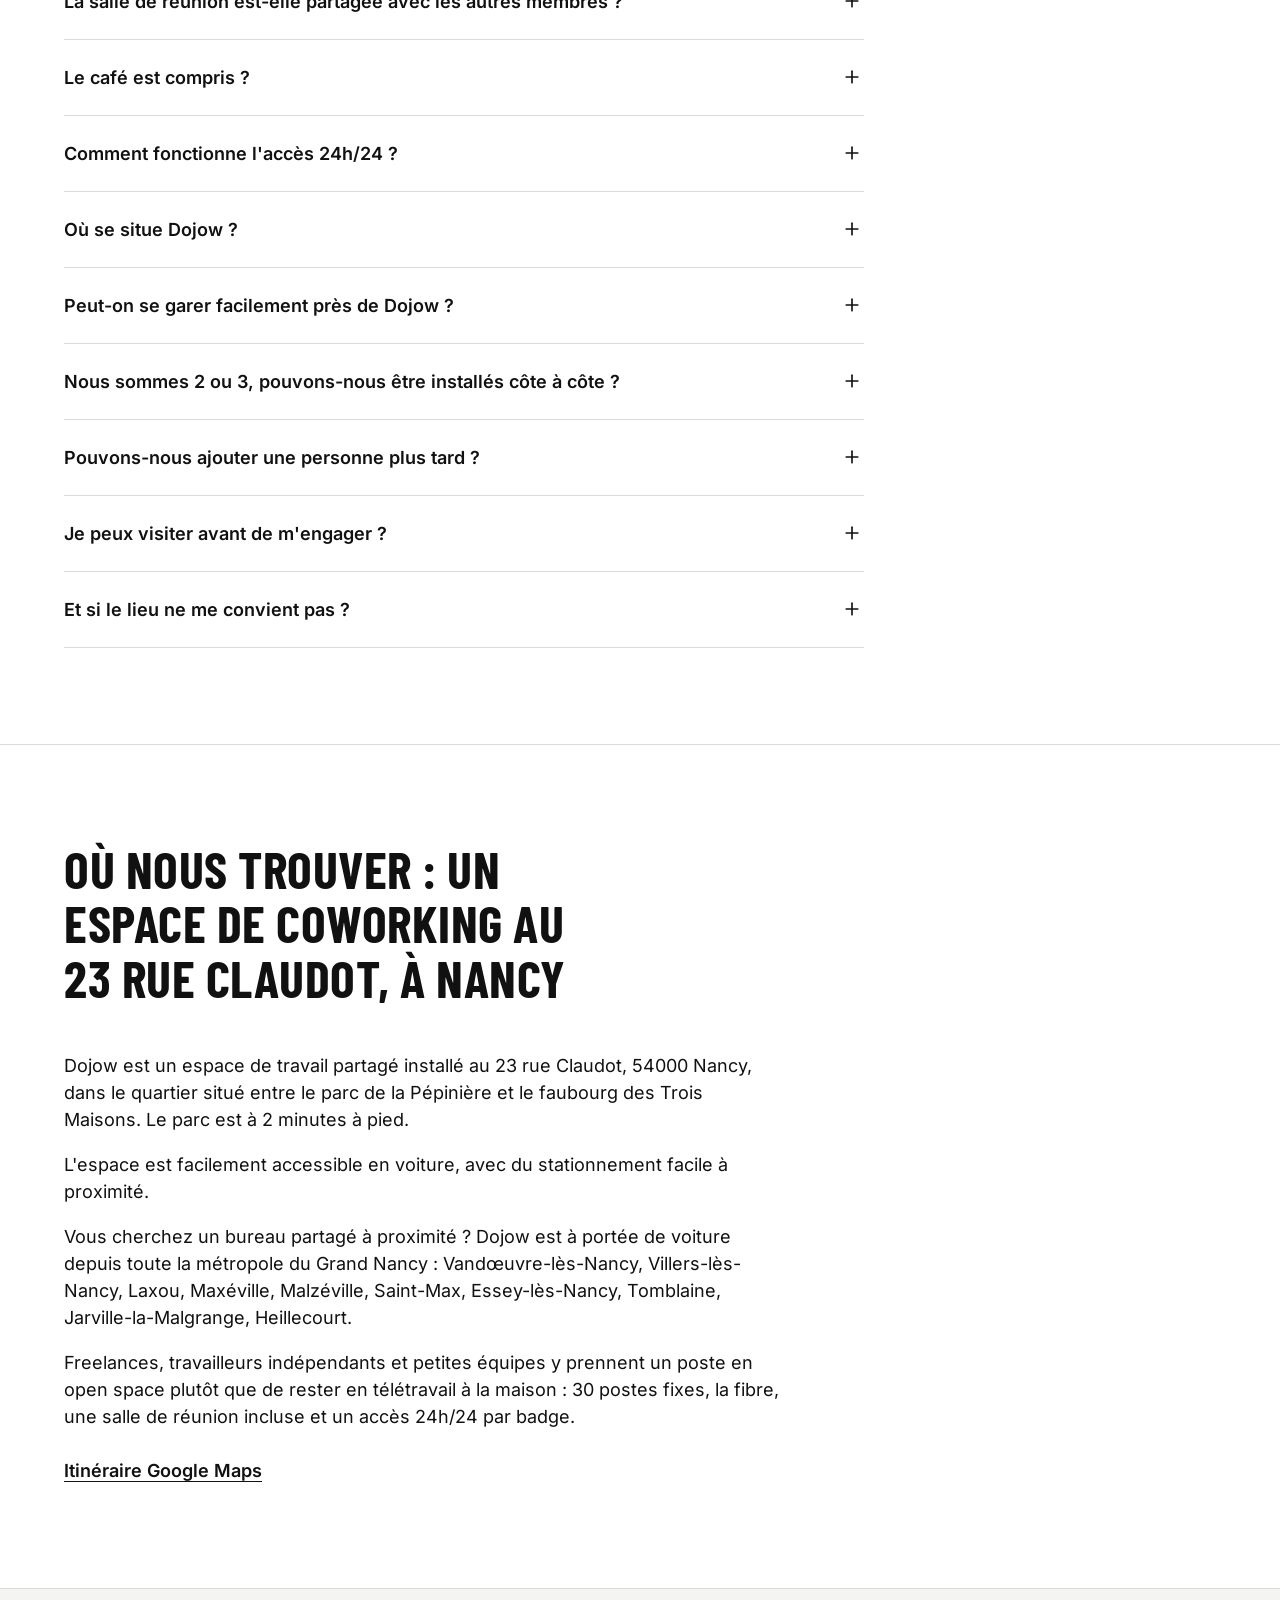
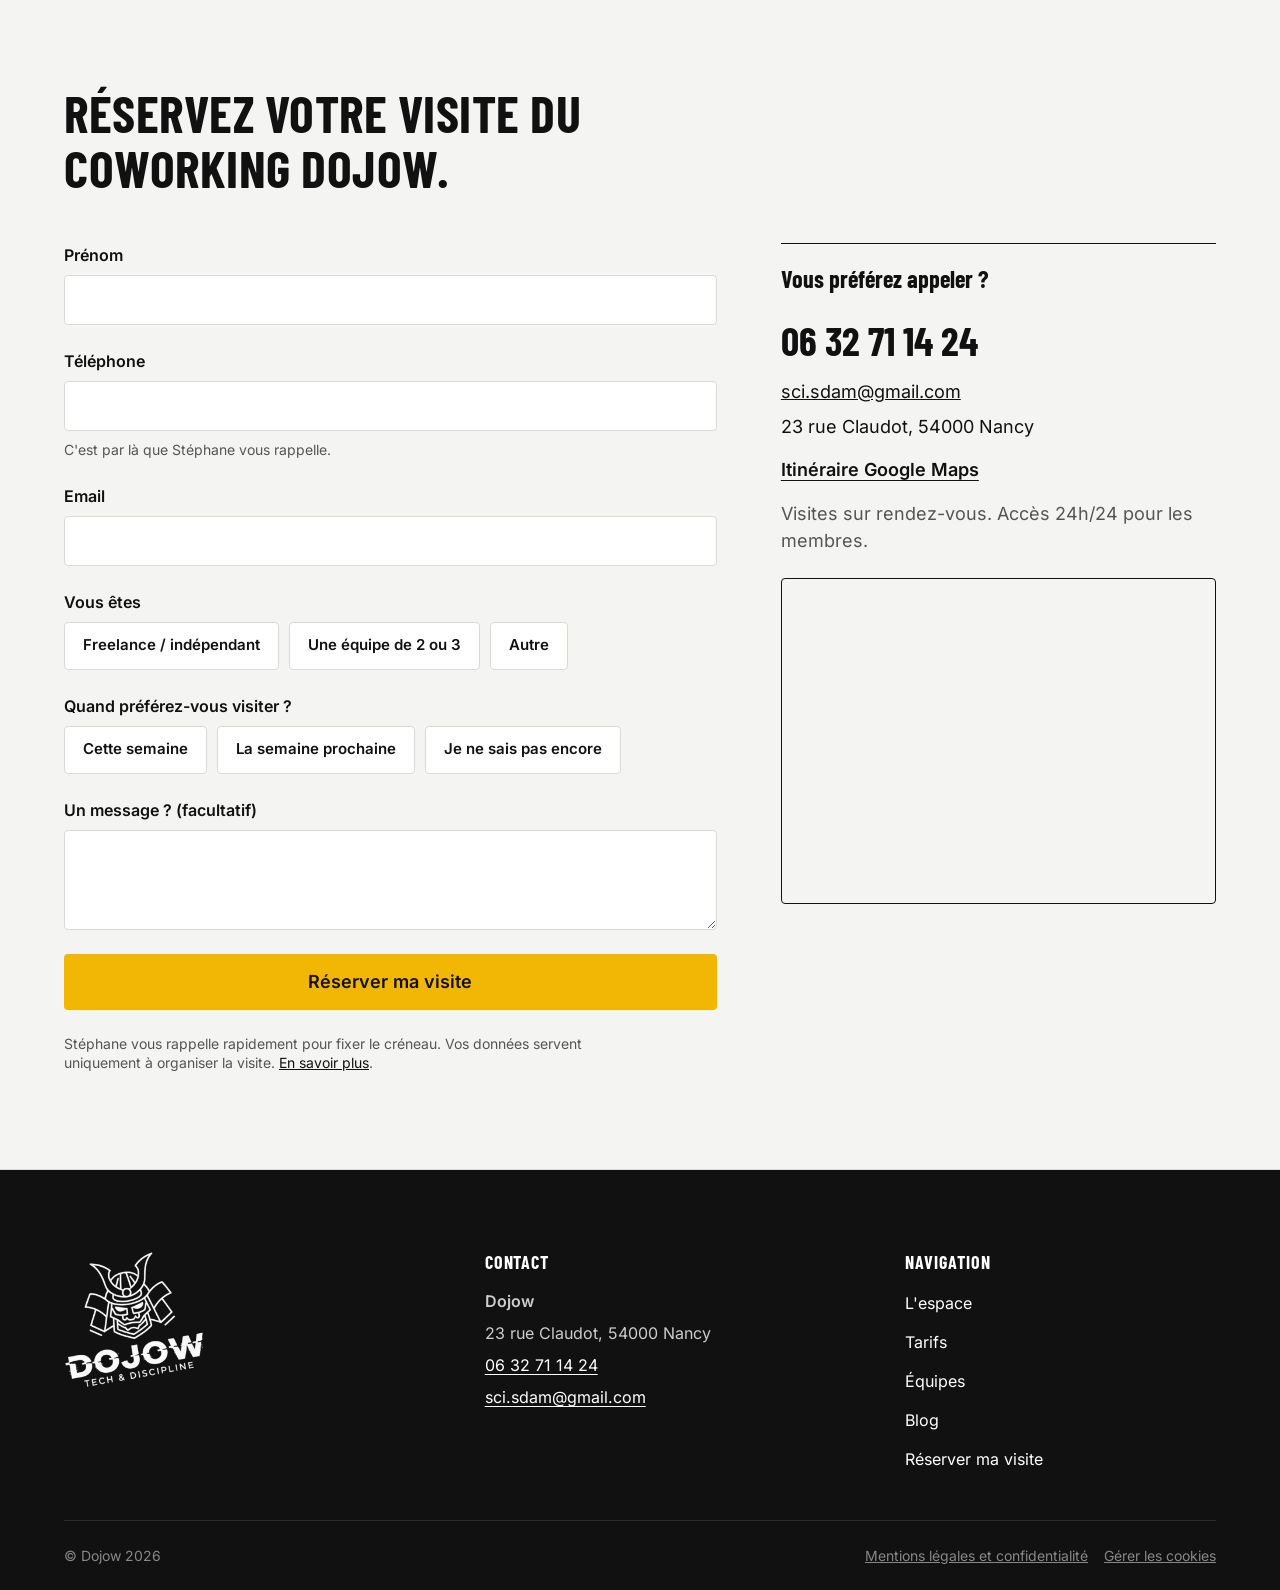
==== commit 781e773f: "Bandeau cookies compact, bouton du hero visible sans défiler Sur un écran de 390 x 667 (petit iPhone" ====
--- a/index.html
+++ b/index.html
@@ -711,7 +711,7 @@
   <aside id="cookie-banner" class="cookie-banner" aria-label="Gestion des cookies">
     <div class="cookie-inner">
       <p class="cookie-text">
-        Nous utilisons un cookie Google Ads pour mesurer l'efficacité de nos annonces. La carte Google Maps de l'accueil peut aussi déposer des cookies. <a href="/mentions-legales-politique-de-confidentialite">En savoir plus</a>.
+        Cookies de mesure publicitaire (Google Ads) et plan Google Maps. <a href="/mentions-legales-politique-de-confidentialite">En savoir plus</a>.
       </p>
       <div class="cookie-actions">
         <button type="button" id="cookie-accept" class="btn-cookie">Accepter</button>
--- a/assets/css/style.css
+++ b/assets/css/style.css
@@ -364,9 +364,10 @@
   left: 0;
   right: 0;
   z-index: 90;
+  height: 56px;
   background-color: var(--blanc);
   border-top: 1px solid var(--gris-trait);
-  padding: 12px 16px;
+  padding: 0 16px;
   transform: translateY(100%);
   transition: transform 150ms ease;
 }
@@ -1118,6 +1119,37 @@
   }
 }
 
+/* Écrans courts (petits téléphones, barre du navigateur) : le bouton du hero
+   doit rester visible sans défiler, bandeau cookies compris. */
+@media (max-width: 767px) and (max-height: 720px) {
+  .hero-full-content {
+    padding-block: 24px;
+  }
+
+  .hero-full-sub {
+    margin: 16px 0 24px;
+  }
+
+  .hero-full-reassurance {
+    margin-top: 12px;
+  }
+}
+
+/* Très petits écrans : un cran de plus, titre compris. */
+@media (max-width: 767px) and (max-height: 660px) {
+  .hero-full-content {
+    padding-block: 16px;
+  }
+
+  .hero-full h1 {
+    font-size: 36px;
+  }
+
+  .hero-full-sub {
+    margin: 12px 0 20px;
+  }
+}
+
 .hero-full h1 {
   color: var(--blanc);
   max-width: 24ch;
@@ -1567,7 +1599,7 @@
   background-color: var(--noir);
   color: var(--blanc);
   border-top: 1px solid #333333;
-  padding: 20px 16px;
+  padding: 12px 16px;
   display: none;
 }
 
@@ -1580,23 +1612,31 @@
   margin-inline: auto;
   display: flex;
   flex-direction: column;
-  gap: 16px;
-}
-
-@media (min-width: 768px) {
+  gap: 10px;
+}
+
+@media (min-width: 768px) {
+  .cookie-banner {
+    padding: 16px;
+  }
+
   .cookie-inner {
     flex-direction: row;
     align-items: center;
     justify-content: space-between;
     gap: 32px;
   }
+
+  .cookie-text {
+    font-size: 15px;
+  }
 }
 
 .cookie-text {
-  font-size: 15px;
+  font-size: 14px;
   color: #DDDDDD;
   max-width: 65ch;
-  line-height: 1.4;
+  line-height: 1.35;
 }
 
 .cookie-text a {
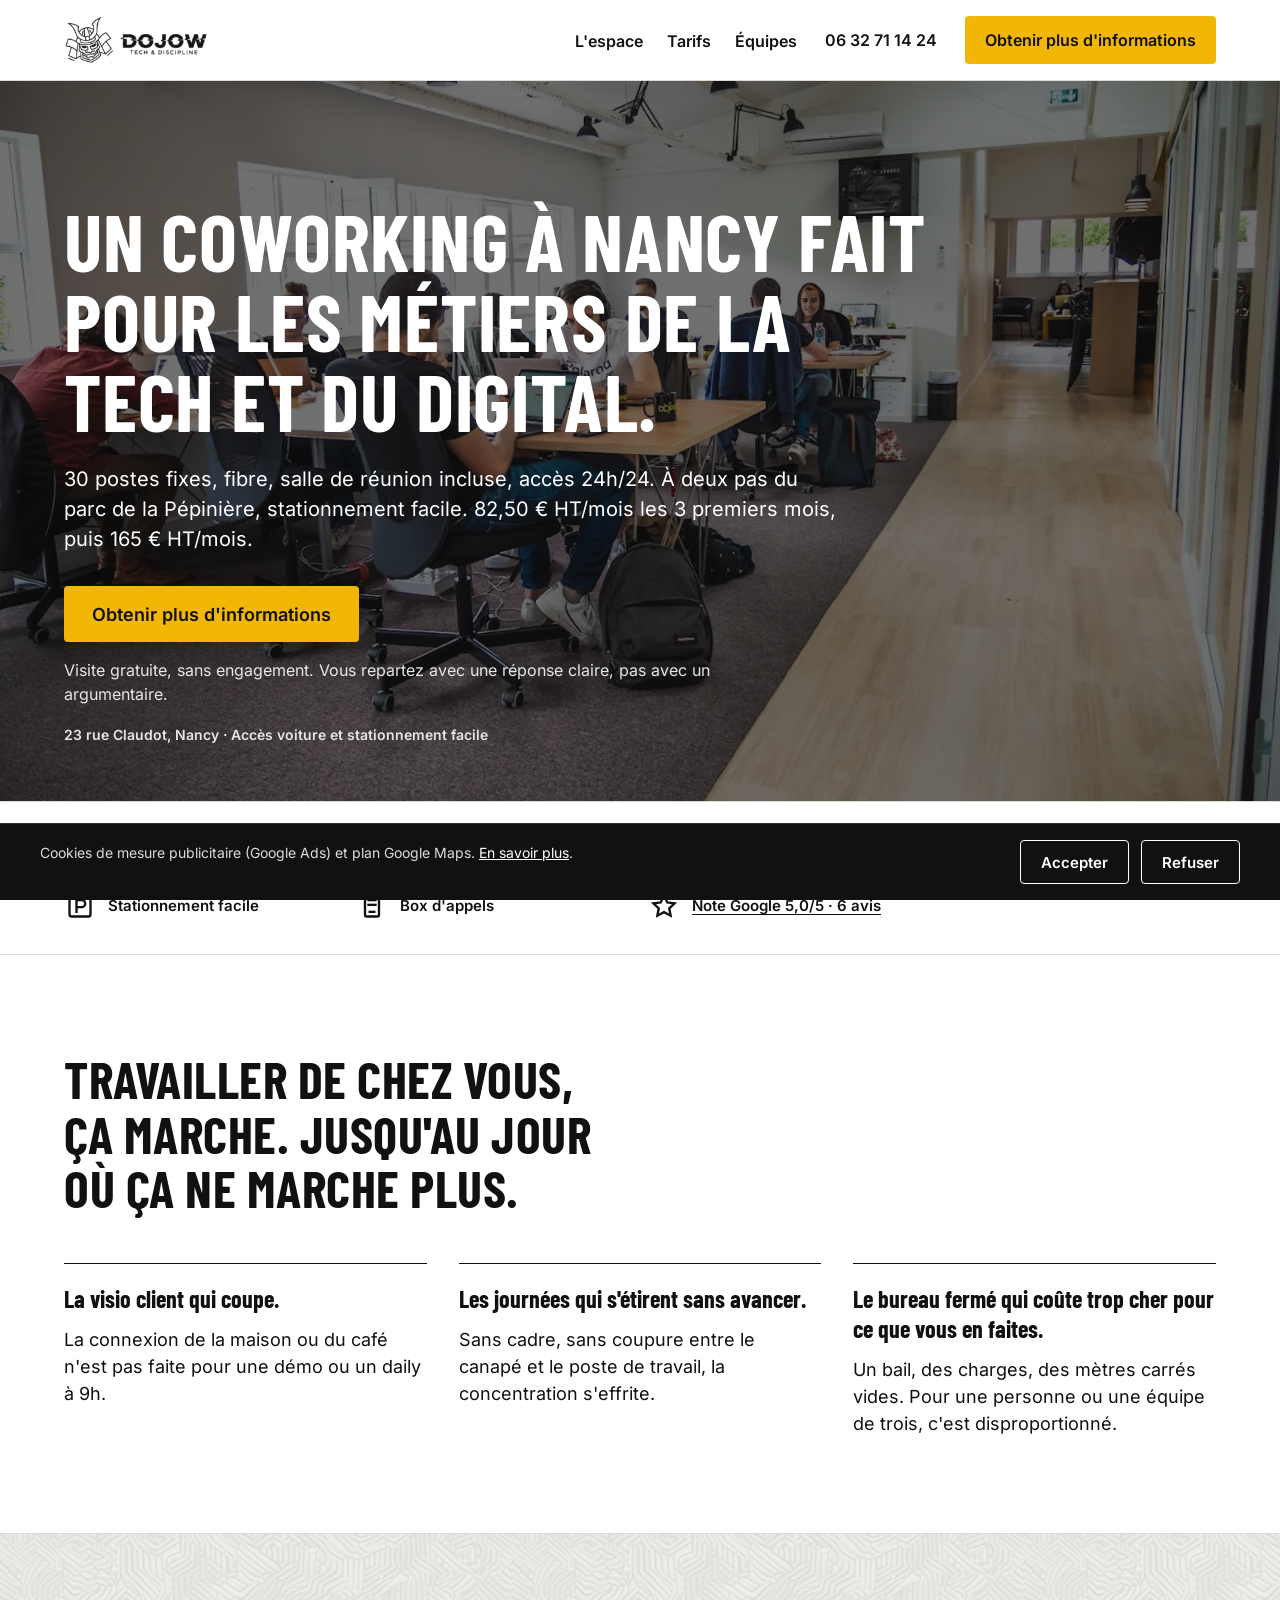
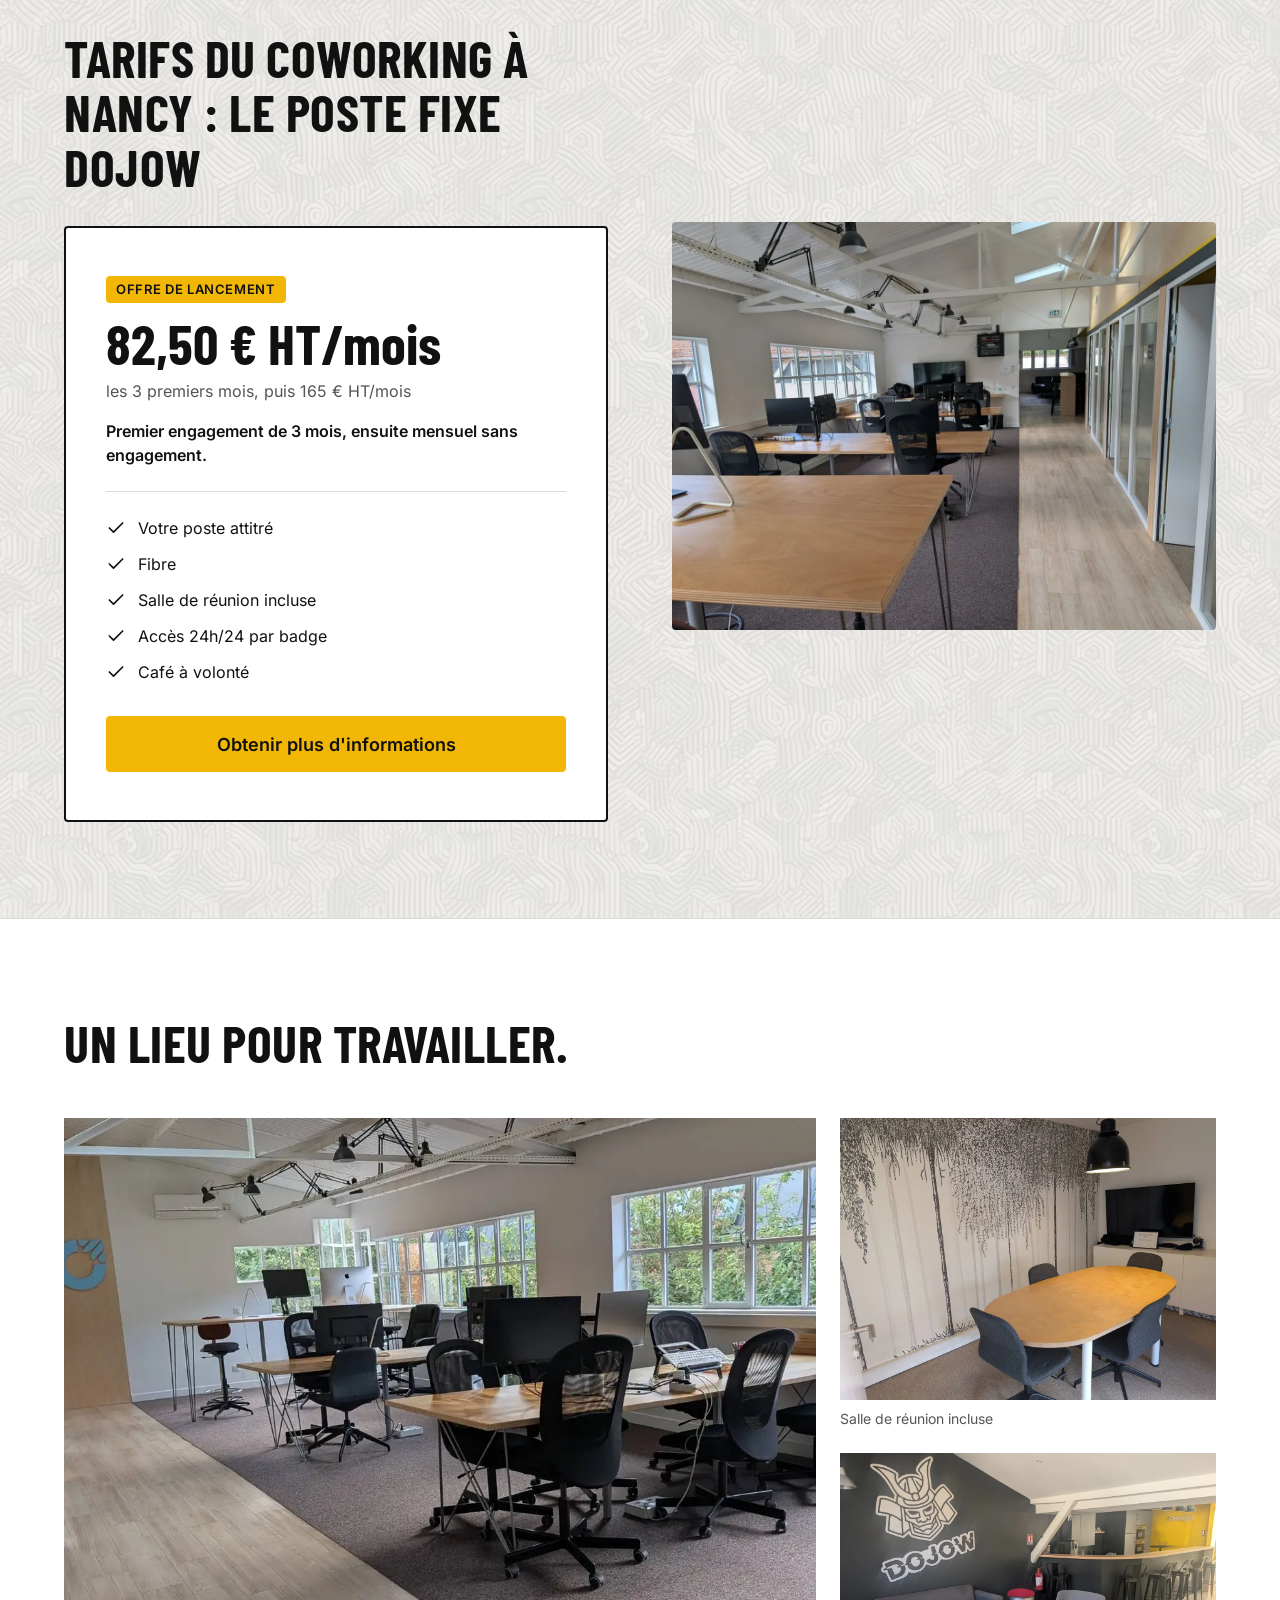
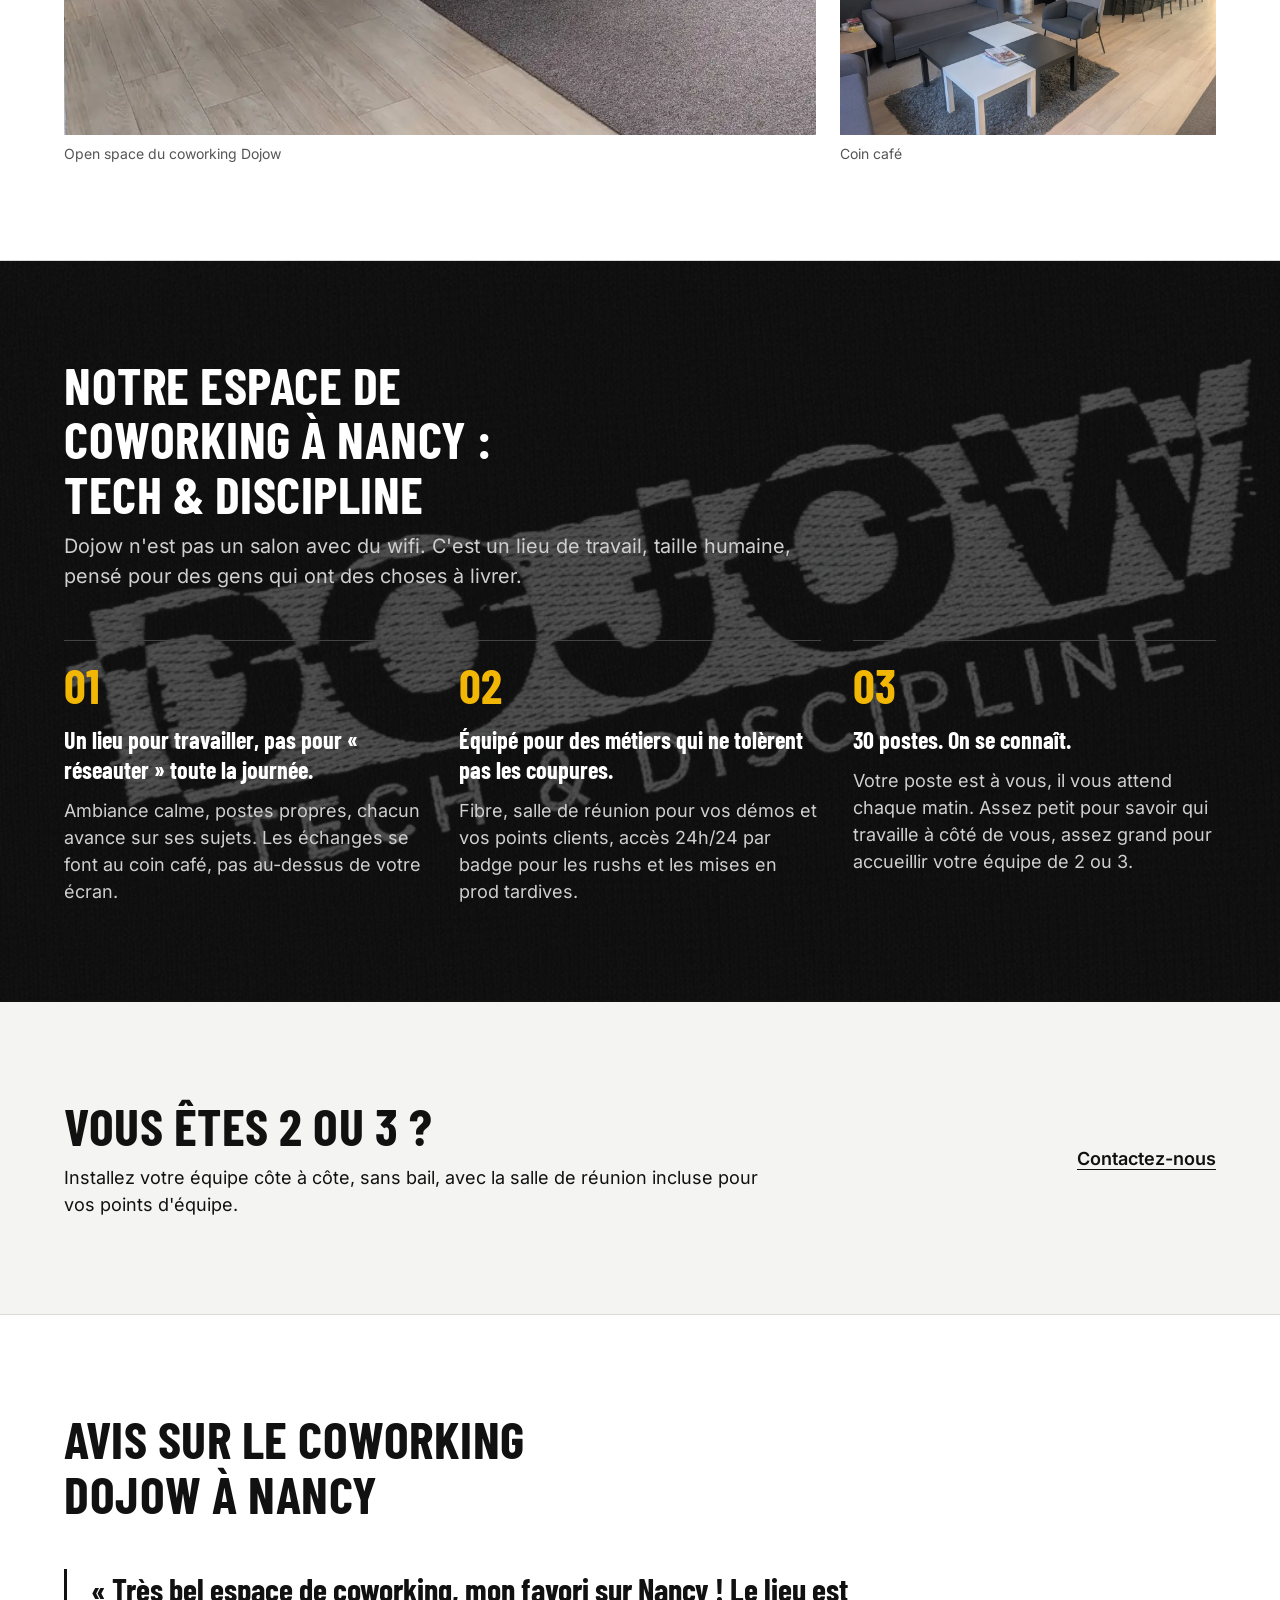
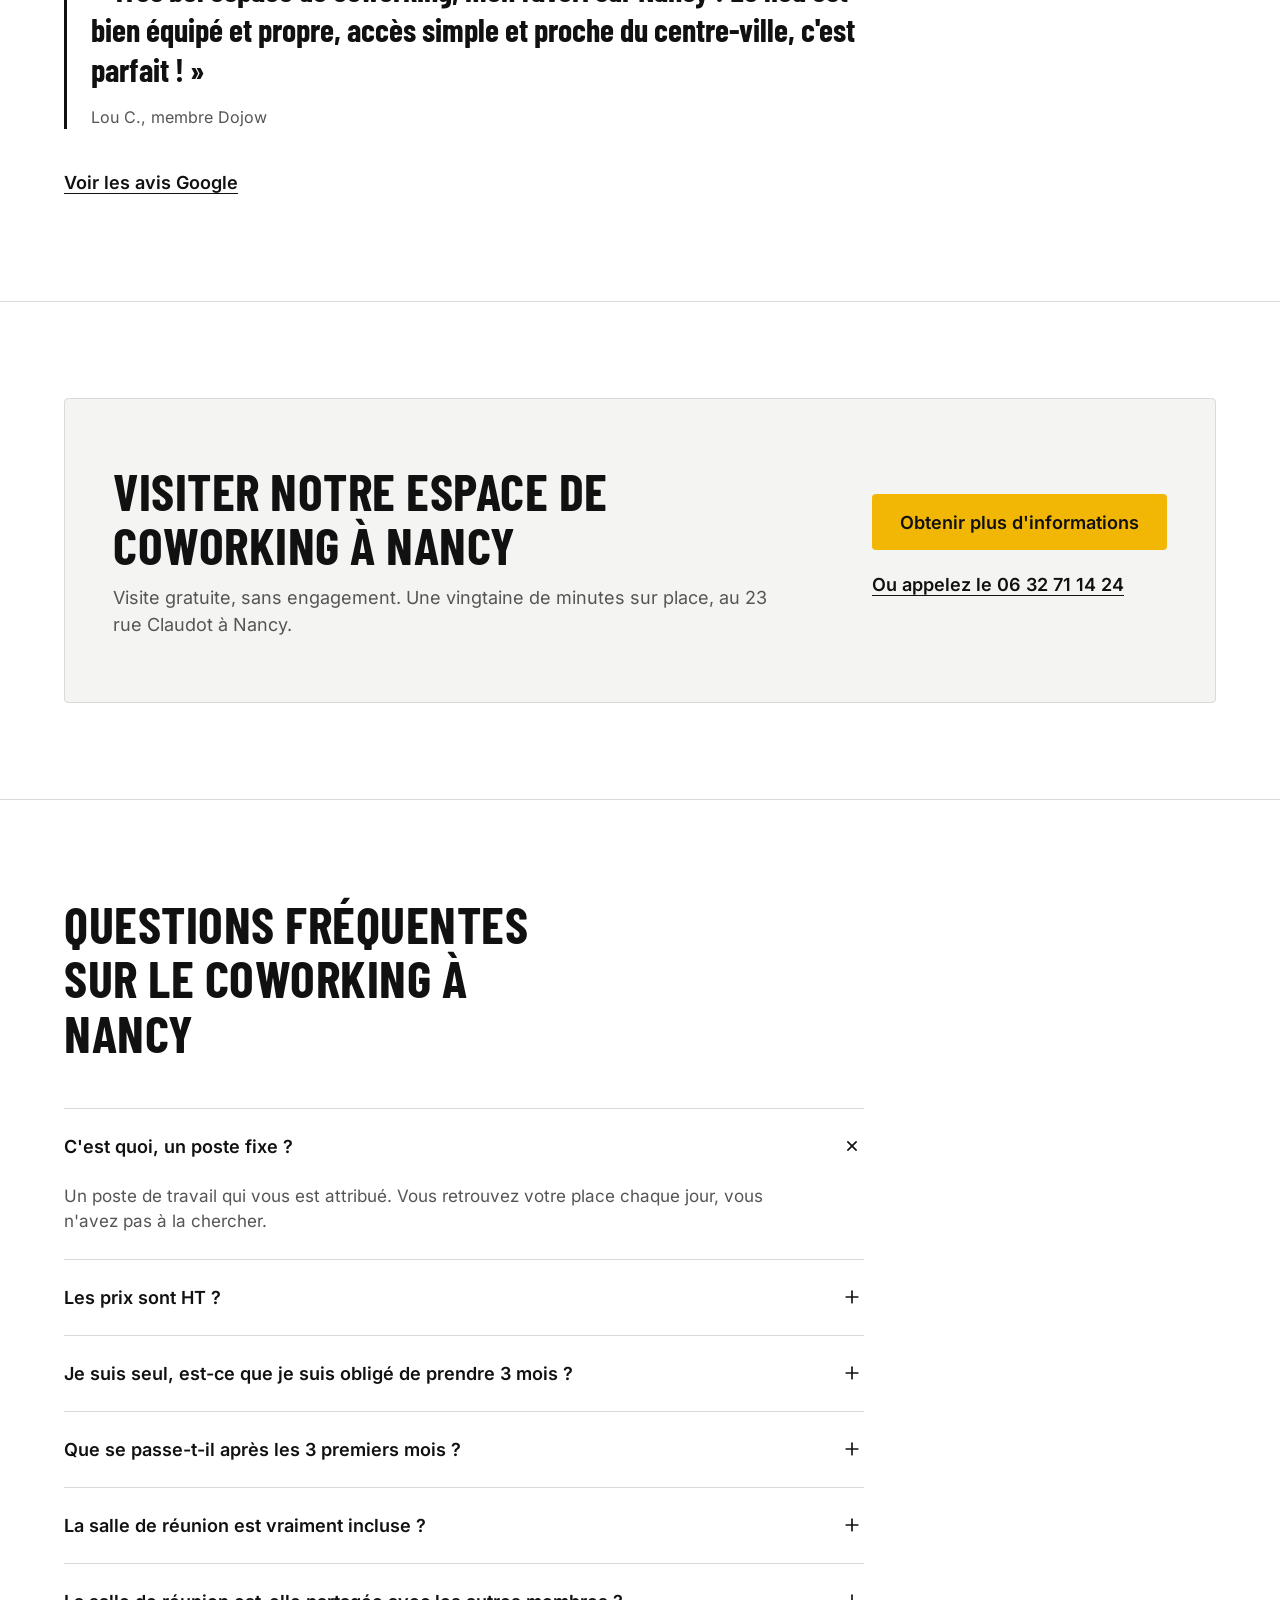
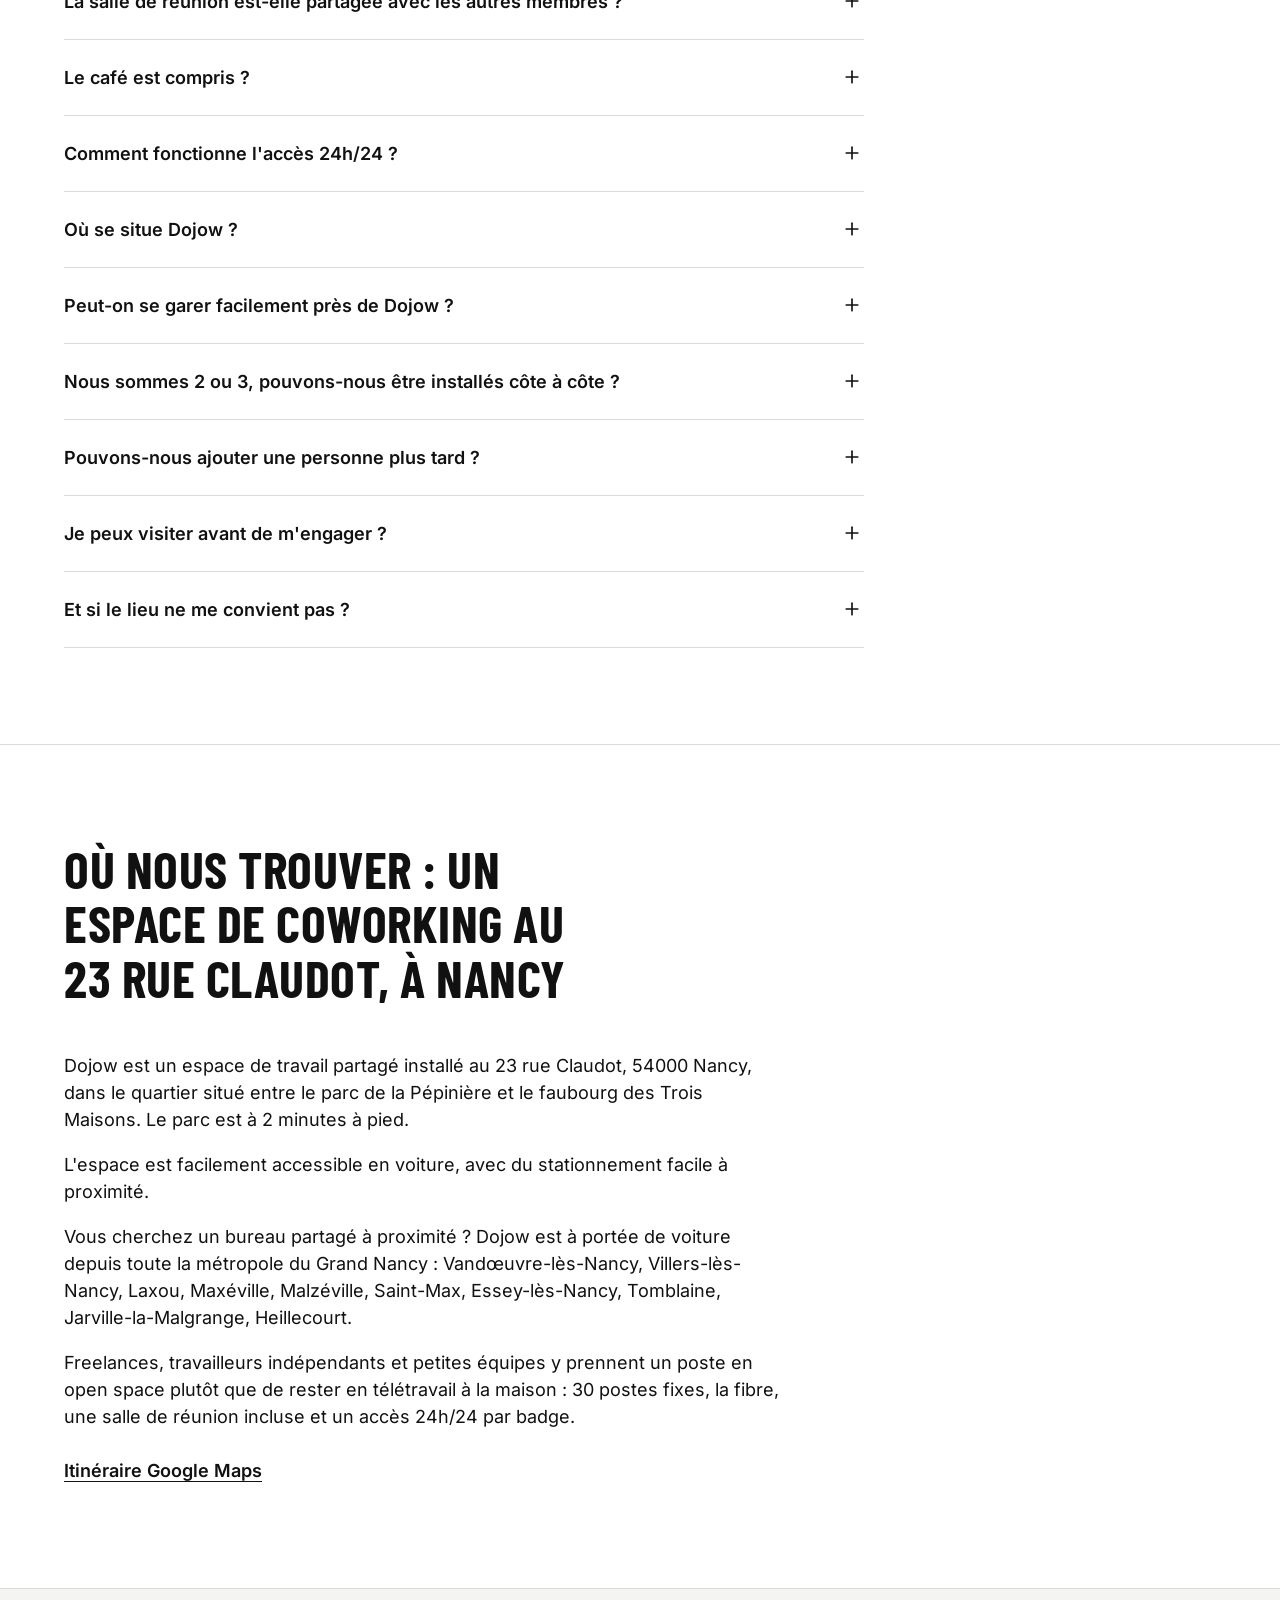
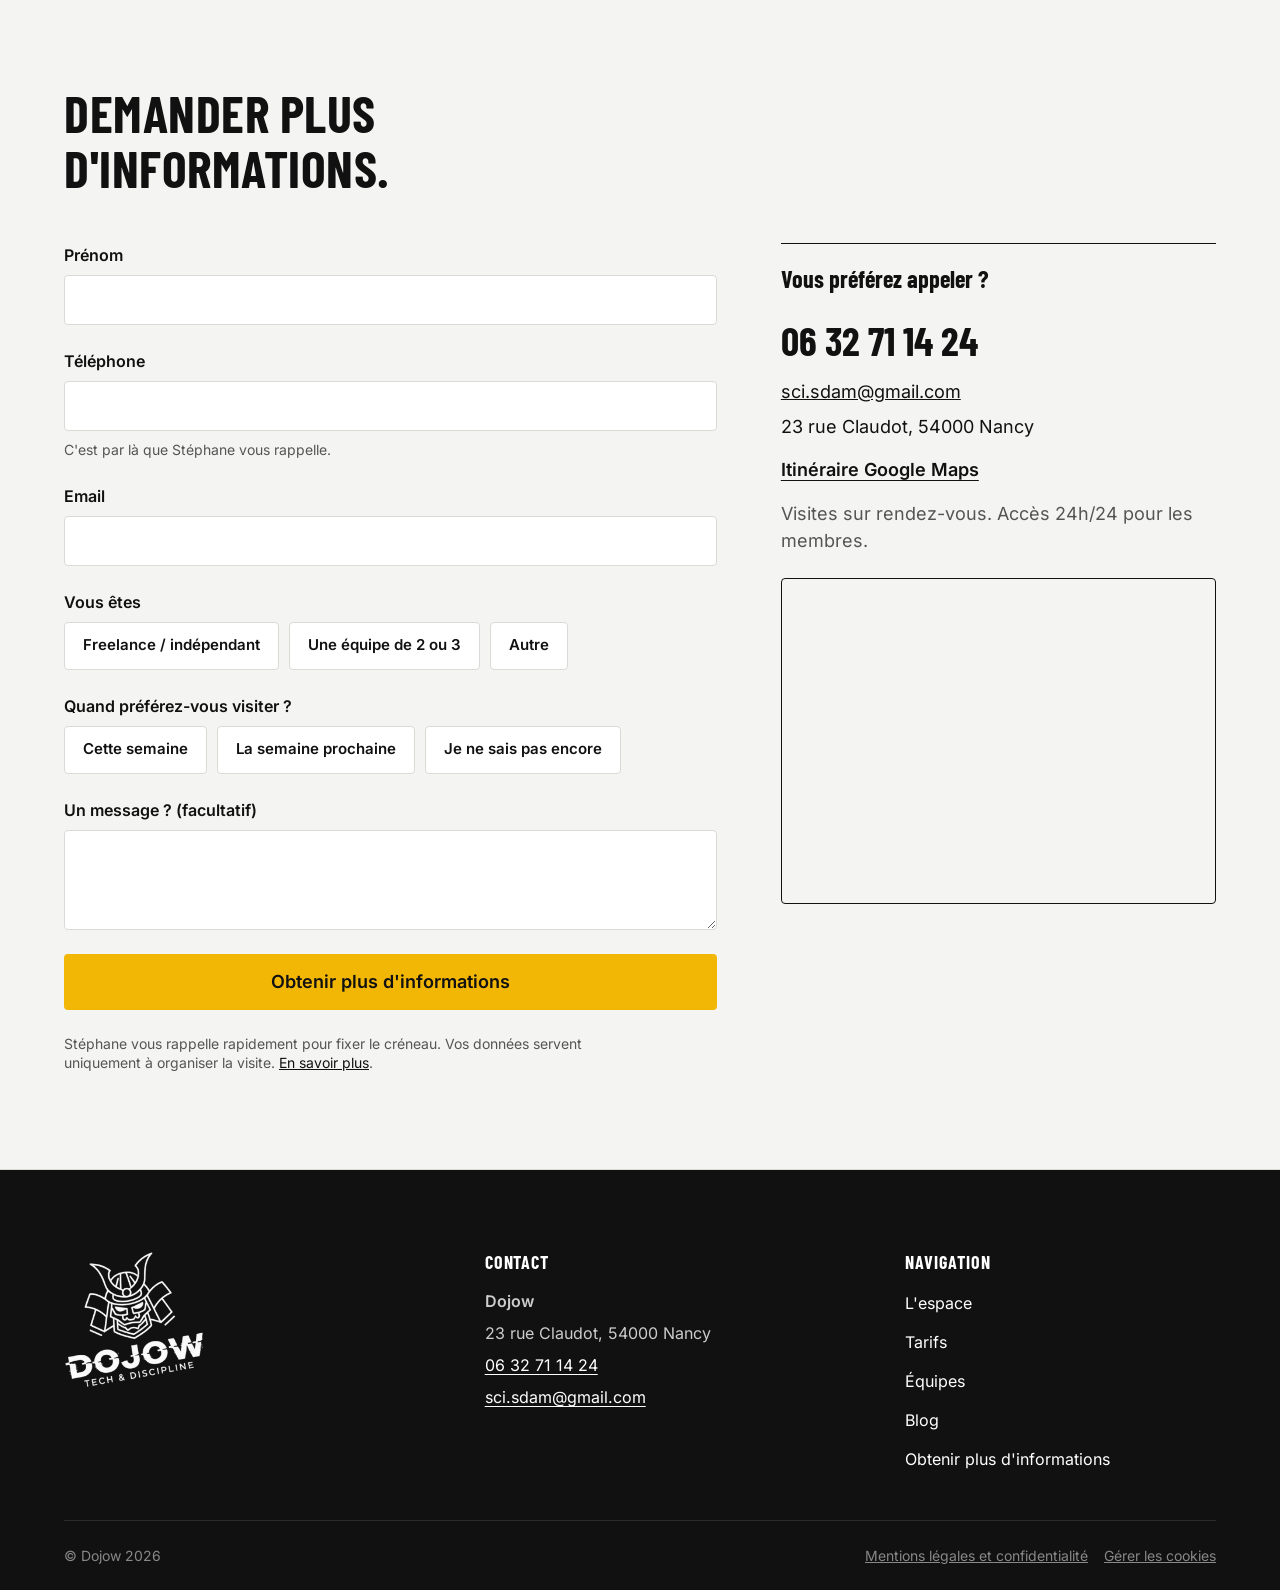
==== commit 810770fa: "Boutons : « Obtenir plus d'informations » à la place de « Réserver ma visite » Demande de Stéphane :" ====
--- a/index.html
+++ b/index.html
@@ -222,7 +222,7 @@
           <li><a href="/#equipes" class="nav-link">Équipes</a></li>
         </ul>
         <a href="tel:+33632711424" class="header-phone">06 32 71 14 24</a>
-        <a href="/#visite" class="btn btn-primary header-cta">Réserver ma visite</a>
+        <a href="/#visite" class="btn btn-primary header-cta">Obtenir plus d'informations</a>
       </nav>
 
       <!-- Actions mobile -->
@@ -261,7 +261,7 @@
     </nav>
     <div class="menu-mobile-footer">
       <a href="tel:+33632711424" class="menu-mobile-phone">06 32 71 14 24</a>
-      <a href="/#visite" class="btn btn-primary">Réserver ma visite</a>
+      <a href="/#visite" class="btn btn-primary">Obtenir plus d'informations</a>
     </div>
   </div>
 
@@ -274,7 +274,7 @@
       <div class="container hero-full-content">
         <h1 id="titre-hero">Un coworking à Nancy fait pour les métiers de la tech et du digital.</h1>
         <p class="hero-full-sub">30 postes fixes, fibre, salle de réunion incluse, accès 24h/24. À deux pas du parc de la Pépinière, stationnement facile. 82,50 € HT/mois les 3 premiers mois, puis 165 € HT/mois.</p>
-        <a href="/#visite" class="btn btn-primary">Réserver ma visite</a>
+        <a href="/#visite" class="btn btn-primary">Obtenir plus d'informations</a>
         <p class="hero-full-reassurance">Visite gratuite, sans engagement. Vous repartez avec une réponse claire, pas avec un argumentaire.</p>
         <p class="hero-full-micro">23 rue Claudot, Nancy · Accès voiture et stationnement facile</p>
       </div>
@@ -369,7 +369,7 @@
               <li class="tarif-item"><span class="tarif-check" aria-hidden="true"><svg viewBox="0 0 24 24"><polyline points="20 6 9 17 4 12"></polyline></svg></span><span>Accès 24h/24 par badge</span></li>
               <li class="tarif-item"><span class="tarif-check" aria-hidden="true"><svg viewBox="0 0 24 24"><polyline points="20 6 9 17 4 12"></polyline></svg></span><span>Café à volonté</span></li>
             </ul>
-            <a href="/#visite" class="btn btn-primary">Réserver ma visite</a>
+            <a href="/#visite" class="btn btn-primary">Obtenir plus d'informations</a>
           </div>
         </div>
         <div class="split-media">
@@ -462,7 +462,7 @@
             <p>Visite gratuite, sans engagement. Une vingtaine de minutes sur place, au 23 rue Claudot à Nancy.</p>
           </div>
           <div class="bloc-cta-actions">
-            <a href="/#visite" class="btn btn-primary">Réserver ma visite</a>
+            <a href="/#visite" class="btn btn-primary">Obtenir plus d'informations</a>
             <a href="tel:+33632711424" class="link-secondary">Ou appelez le 06 32 71 14 24</a>
           </div>
         </div>
@@ -567,7 +567,7 @@
     <!-- Formulaire de demande de visite (ajouté sur l'accueil à la demande de Stéphane, écart à SPEC 8.1) -->
     <section id="visite" class="section section-gris" aria-labelledby="titre-visite">
       <div class="container">
-        <h2 id="titre-visite" class="section-header">Réservez votre visite du coworking Dojow.</h2>
+        <h2 id="titre-visite" class="section-header">Demander plus d'informations.</h2>
         <div class="visite-grid">
           <div>
             <form id="form-visite" class="form-visite" action="https://api.web3forms.com/submit" method="POST" novalidate>
@@ -654,7 +654,7 @@
               </div>
 
               <!-- Bouton unique d'action -->
-              <button type="submit" class="btn btn-primary">Réserver ma visite</button>
+              <button type="submit" class="btn btn-primary">Obtenir plus d'informations</button>
               <!-- À VALIDER : message affiché si l'envoi échoue (texte non prévu par SPEC) -->
               <p id="form-status" class="form-error" role="alert"></p>
 
@@ -696,7 +696,7 @@
        5.5 Barre d'action collante sur mobile (< 768 px)
        ========================================================================= -->
   <aside id="sticky-mobile-bar" class="sticky-mobile-bar" aria-label="Action rapide">
-    <a href="/#visite" class="btn btn-primary">Réserver ma visite</a>
+    <a href="/#visite" class="btn btn-primary">Obtenir plus d'informations</a>
     <a href="tel:+33632711424" class="sticky-phone-btn" aria-label="Appeler Dojow au 06 32 71 14 24">
       <svg viewBox="0 0 24 24" aria-hidden="true">
         <path d="M22 16.92v3a2 2 0 0 1-2.18 2 19.79 19.79 0 0 1-8.63-3.07 19.5 19.5 0 0 1-6-6 19.79 19.79 0 0 1-3.07-8.67A2 2 0 0 1 4.11 2h3a2 2 0 0 1 2 1.72 12.84 12.84 0 0 0 .7 2.81 2 2 0 0 1-.45 2.11L8.09 9.91a16 16 0 0 0 6 6l1.27-1.27a2 2 0 0 1 2.11-.45 12.84 12.84 0 0 0 2.81.7A2 2 0 0 1 22 16.92z"></path>
@@ -751,7 +751,7 @@
             <li><a href="/#tarifs">Tarifs</a></li>
             <li><a href="/#equipes">Équipes</a></li>
             <li><a href="/blog-list">Blog</a></li>
-            <li><a href="/#visite">Réserver ma visite</a></li>
+            <li><a href="/#visite">Obtenir plus d'informations</a></li>
           </ul>
         </div>
       </div>
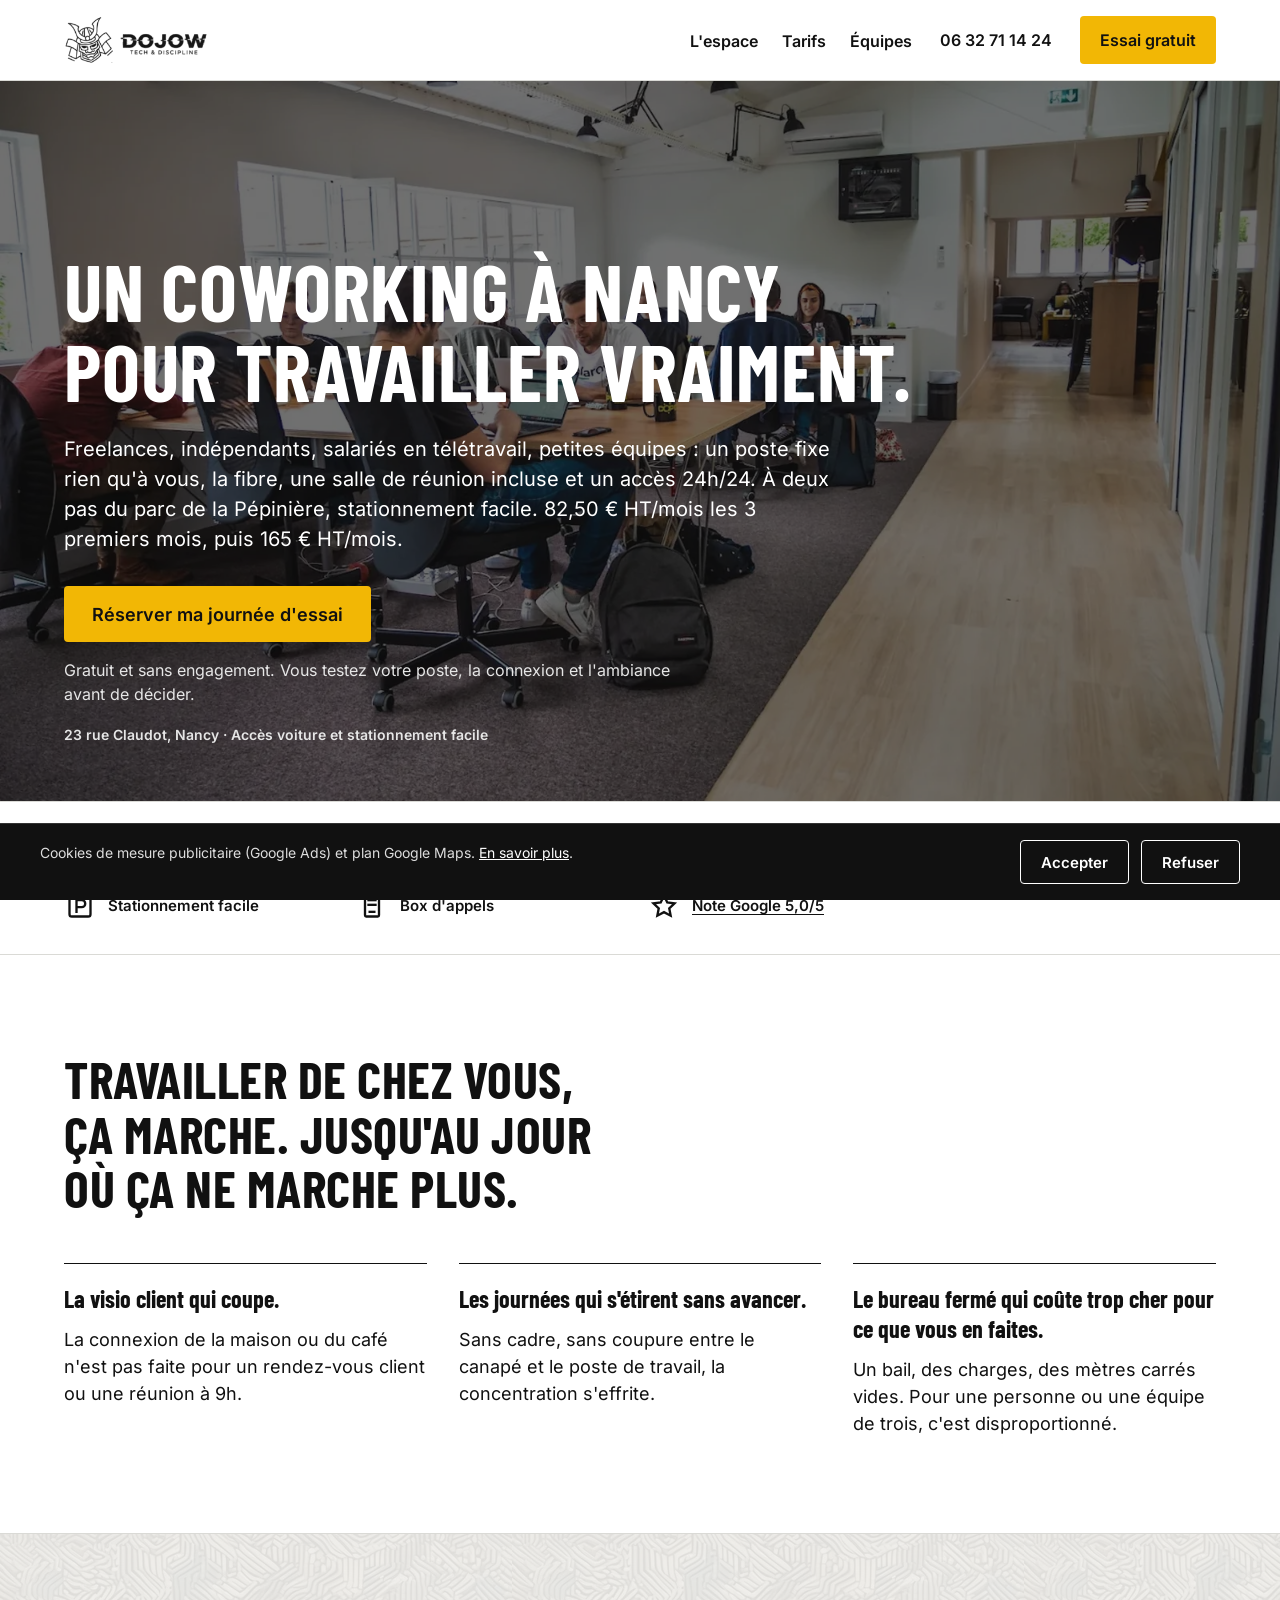
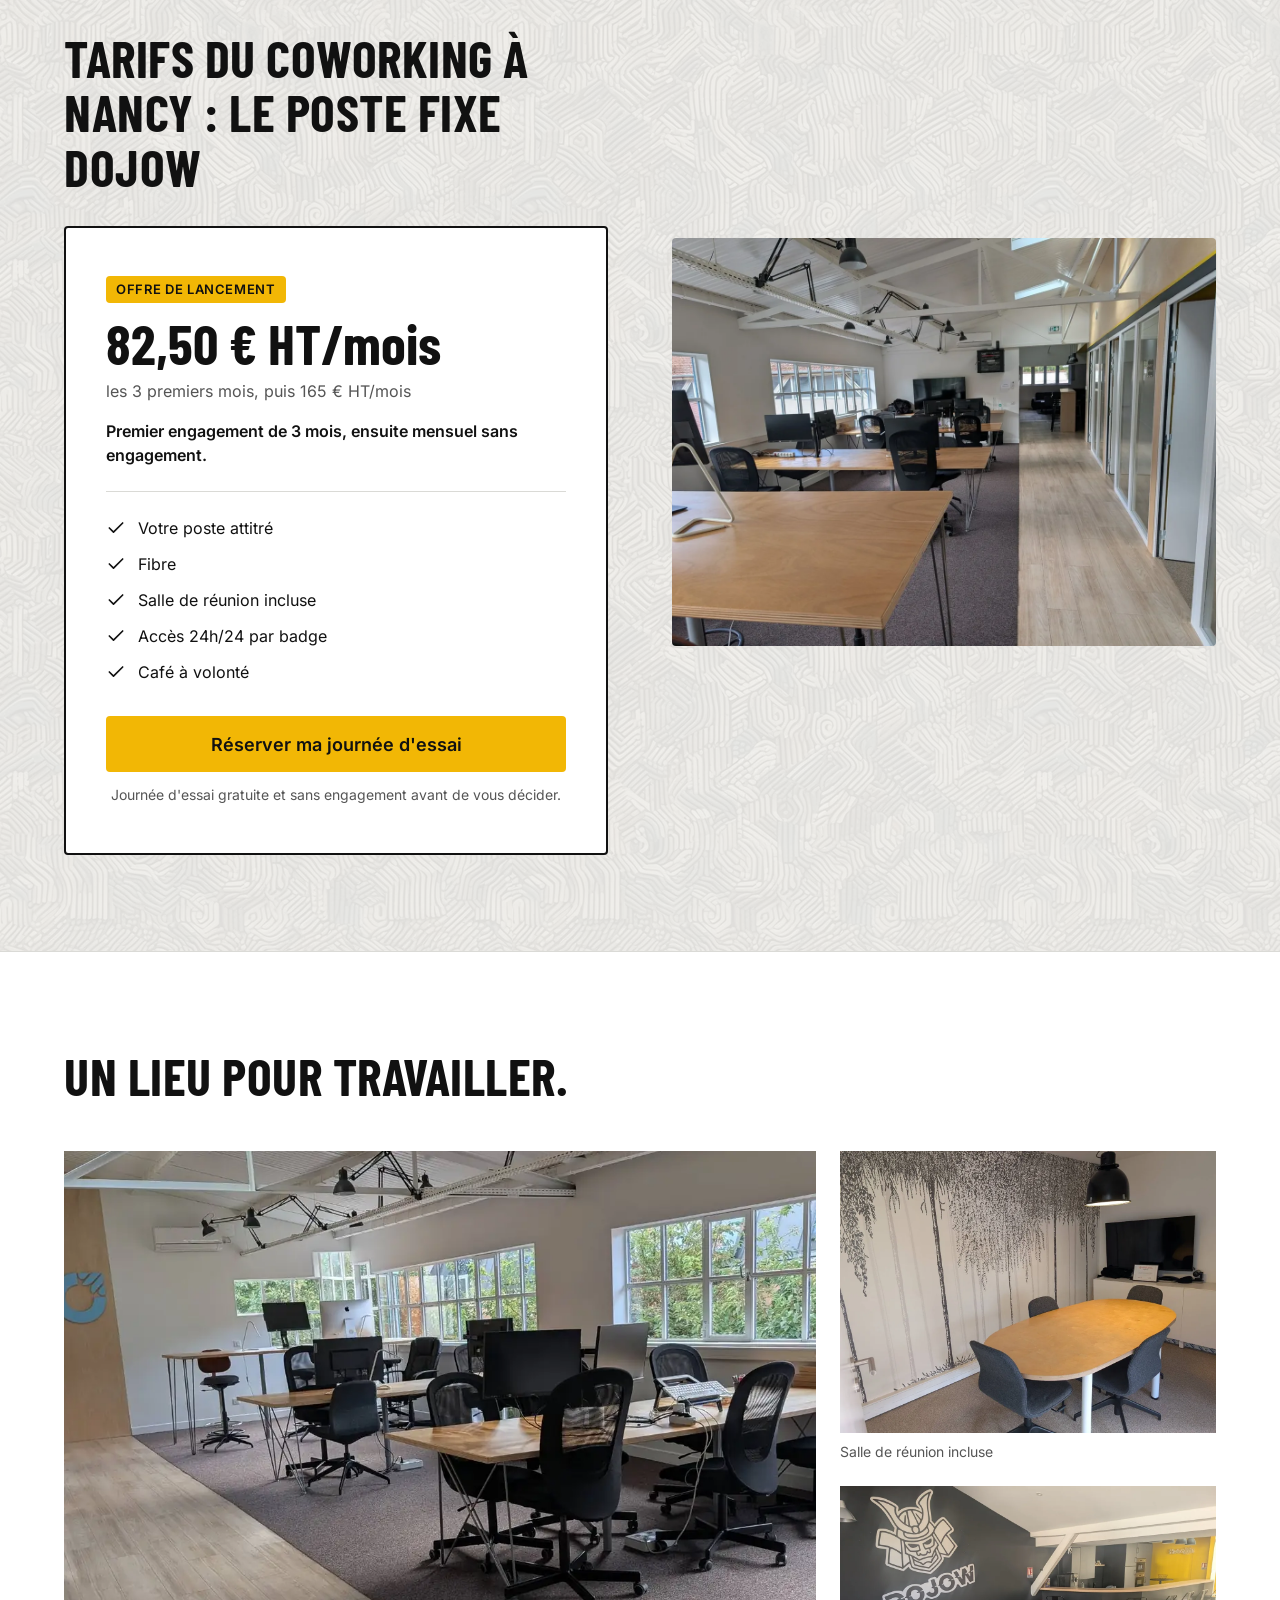
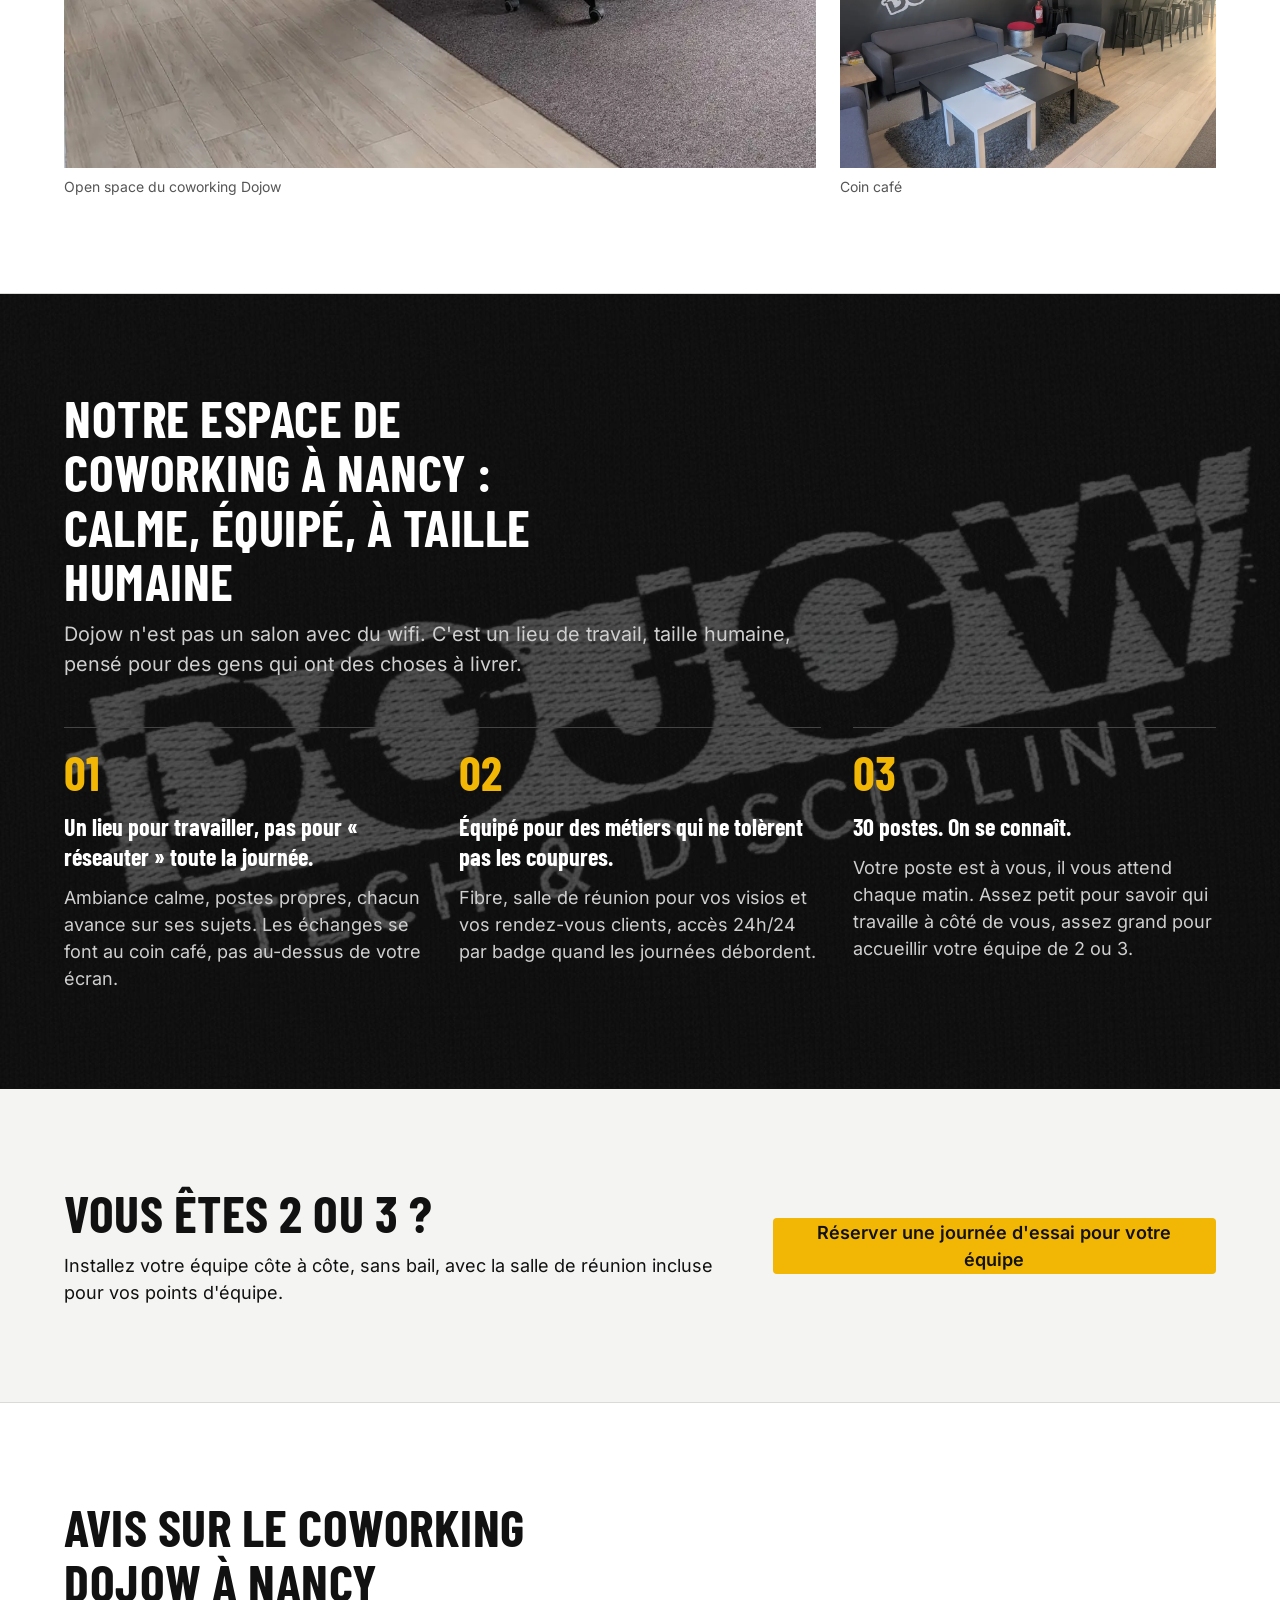
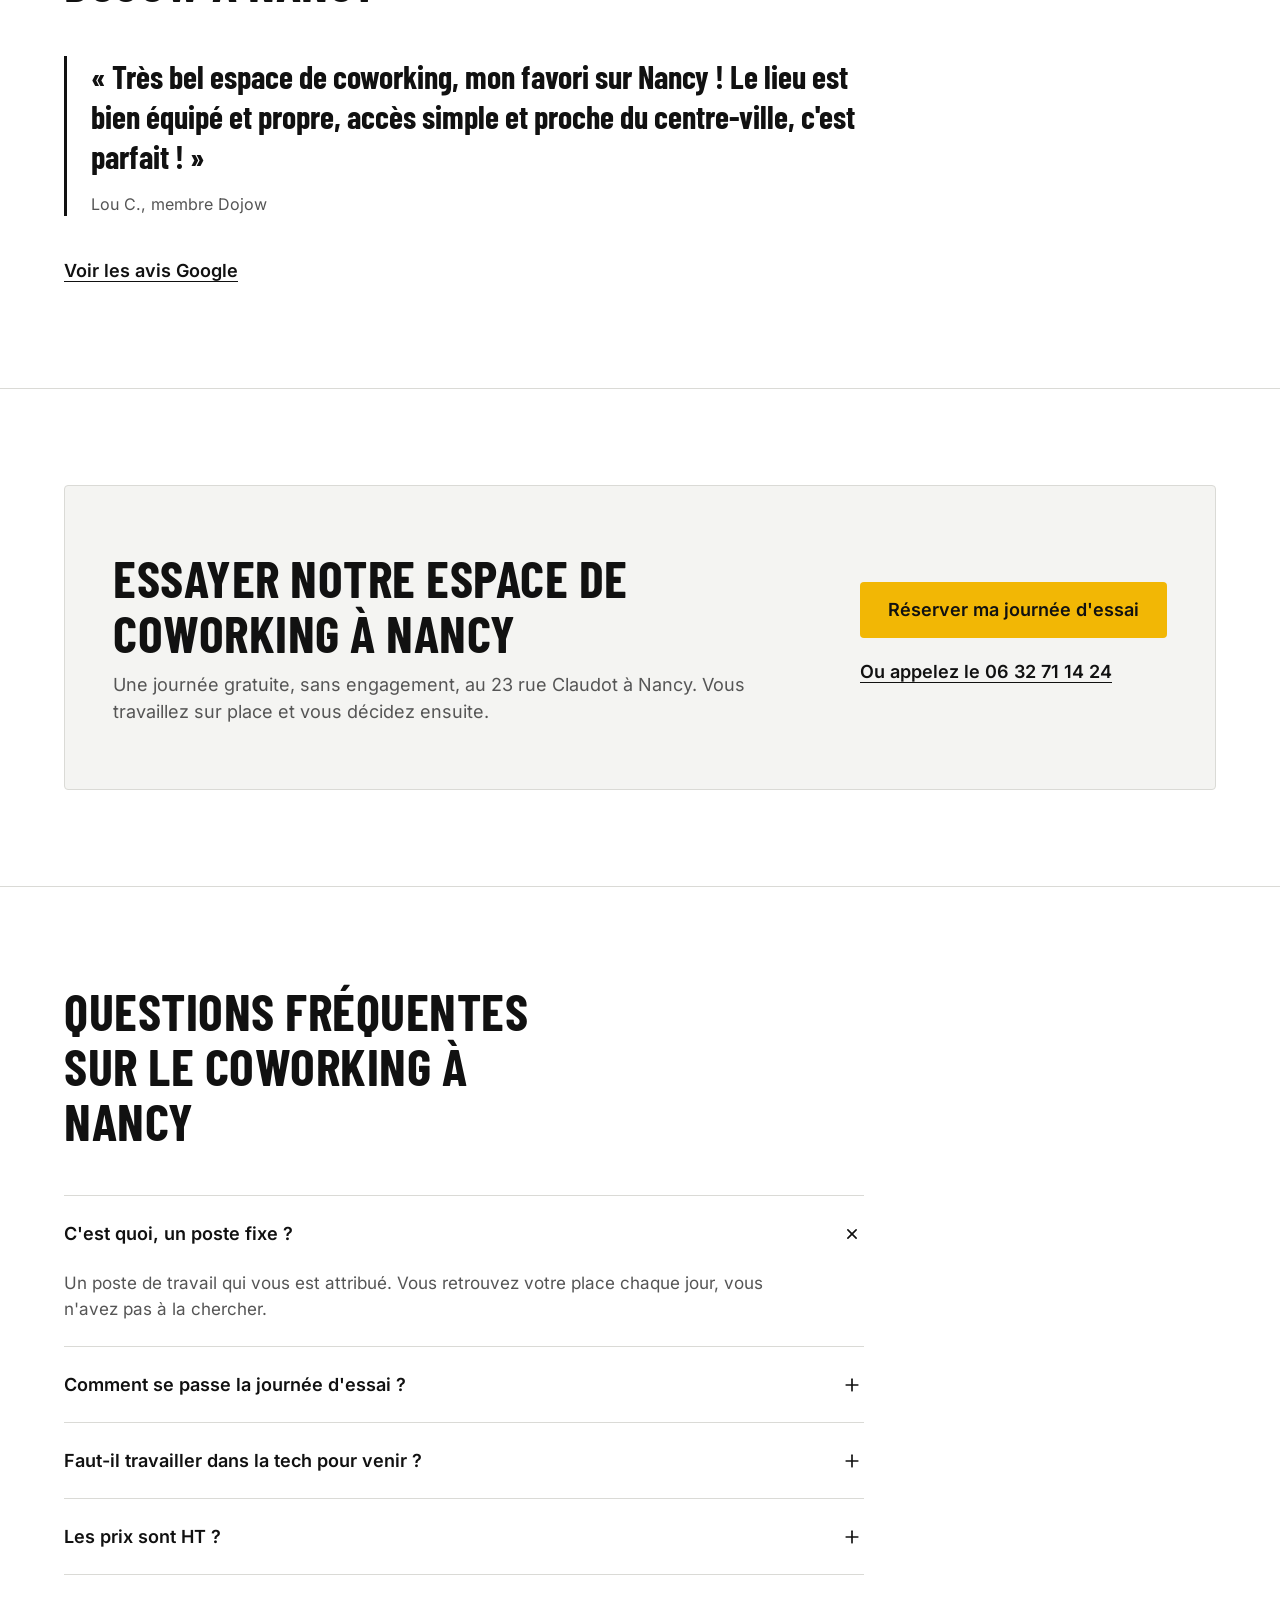
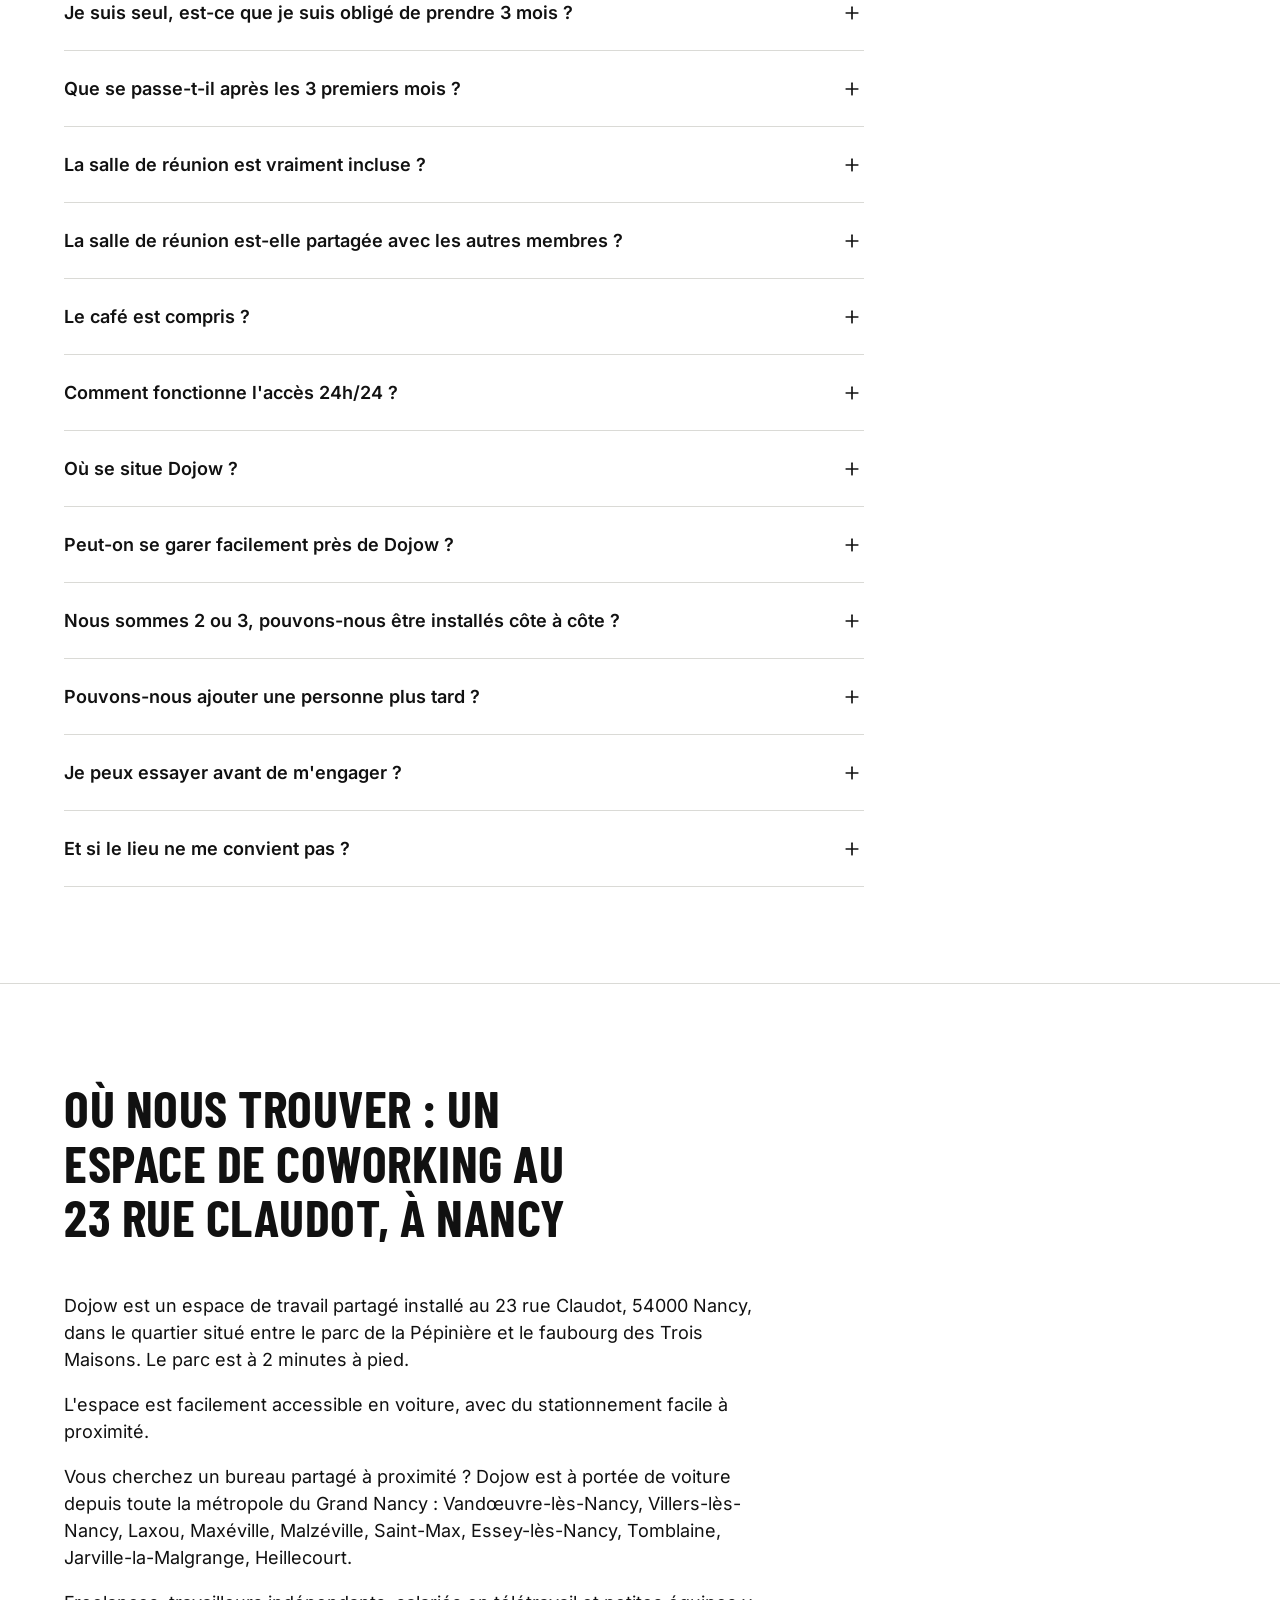
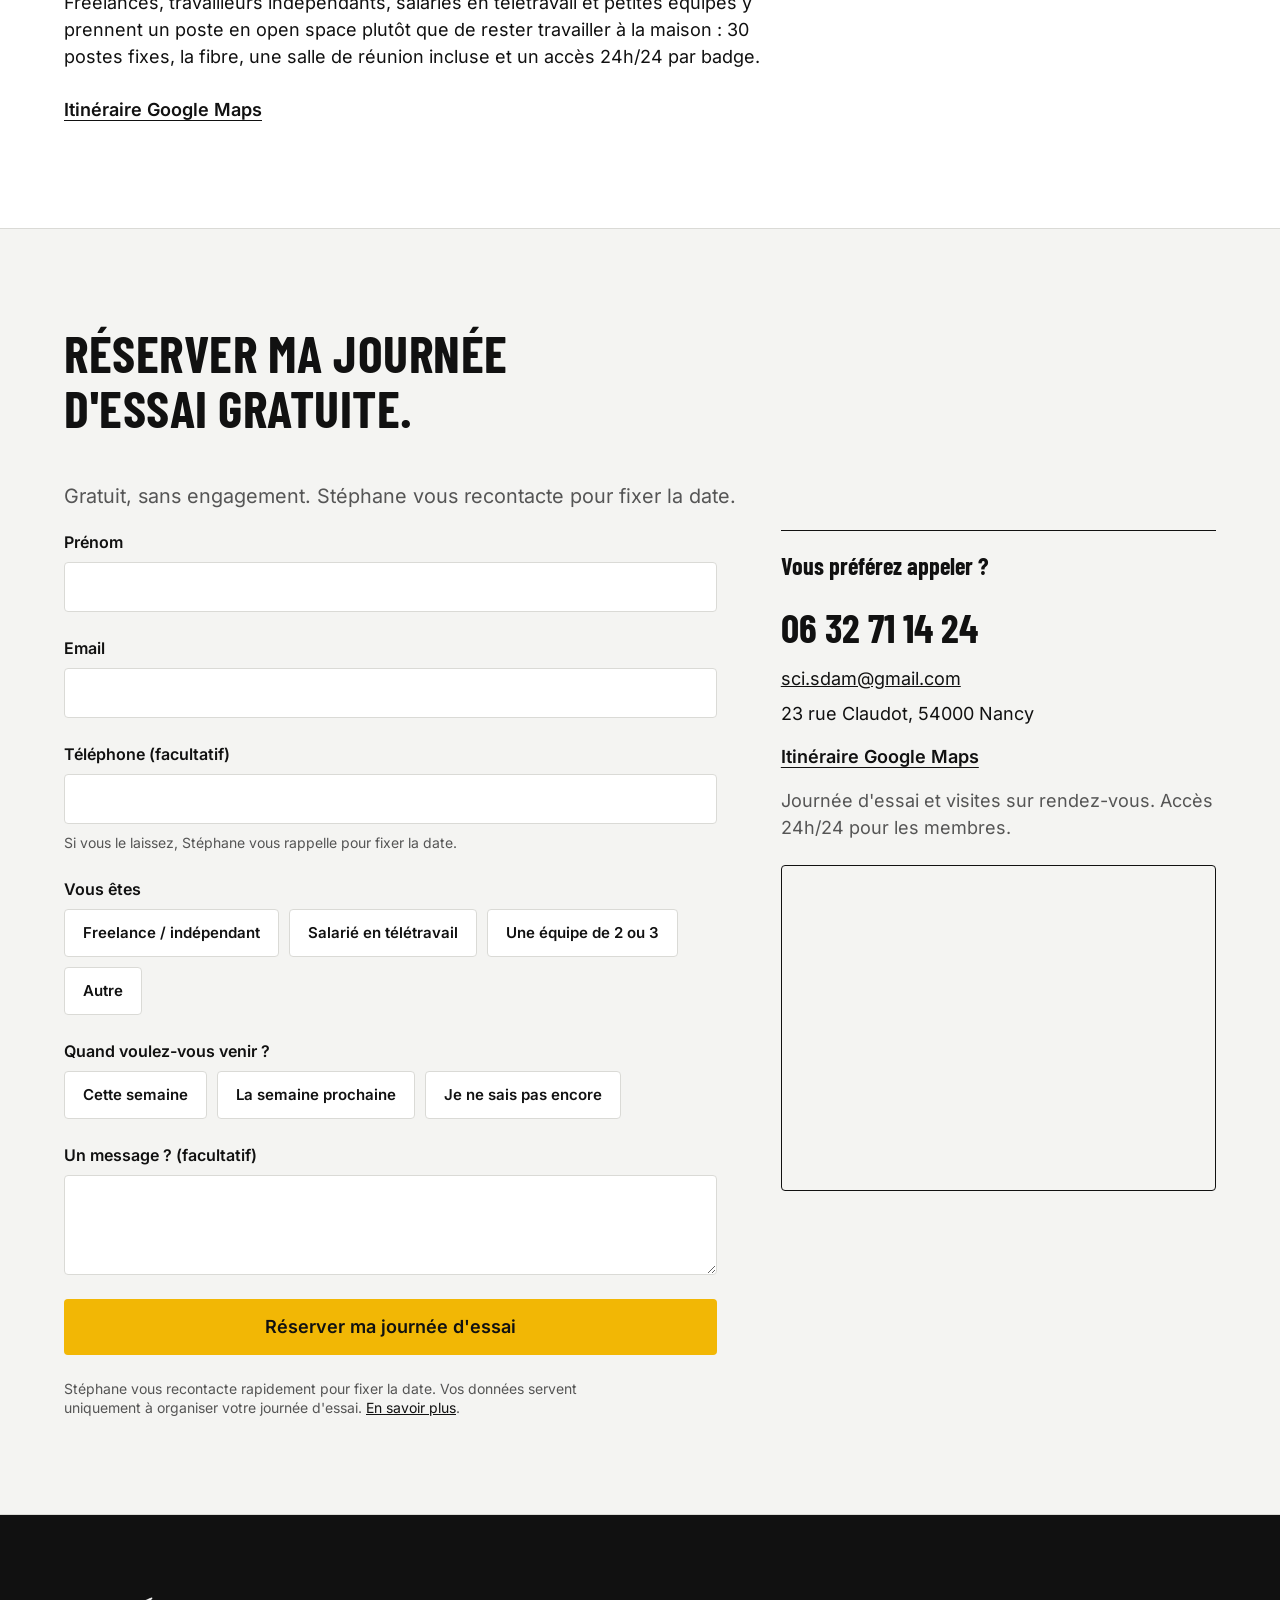
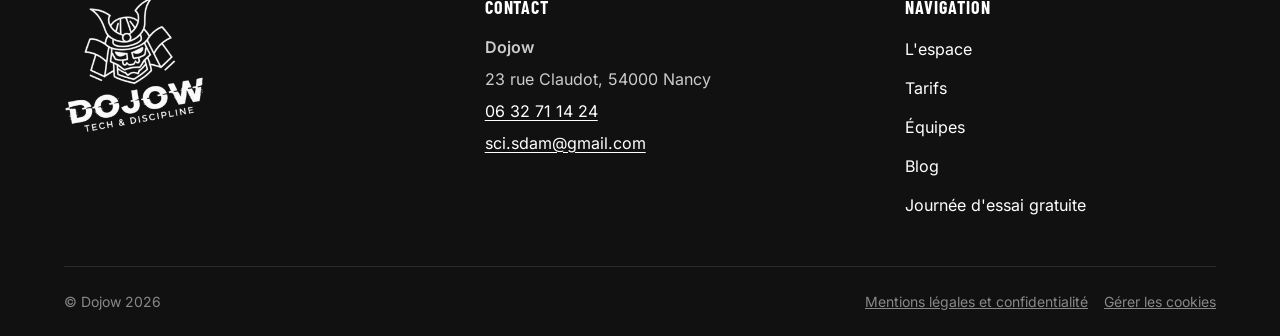
==== commit 11d7455b: "Positionnement élargi et journée d'essai gratuite La campagne Google Ads a apporté environ 100 clics" ====
--- a/index.html
+++ b/index.html
@@ -4,20 +4,20 @@
   <meta charset="utf-8">
   <meta name="viewport" content="width=device-width, initial-scale=1">
   <title>Espace de coworking à Nancy | Dojow</title>
-  <meta name="description" content="Espace de coworking à Nancy, 23 rue Claudot : 30 postes fixes, fibre, salle de réunion incluse, accès 24h/24. Poste fixe à 82,50 € HT/mois les 3 premiers mois.">
+  <meta name="description" content="Espace de coworking à Nancy, 23 rue Claudot : 30 postes fixes, fibre, salle de réunion incluse, accès 24h/24. Journée d'essai gratuite, puis 82,50 € HT/mois les 3 premiers mois.">
   <link rel="canonical" href="https://www.dojow.fr/">
   <meta property="og:type" content="website">
   <meta property="og:locale" content="fr_FR">
   <meta property="og:site_name" content="Dojow">
   <meta property="og:title" content="Espace de coworking à Nancy | Dojow">
-  <meta property="og:description" content="Espace de coworking à Nancy, 23 rue Claudot : 30 postes fixes, fibre, salle de réunion incluse, accès 24h/24. Poste fixe à 82,50 € HT/mois les 3 premiers mois.">
+  <meta property="og:description" content="Espace de coworking à Nancy, 23 rue Claudot : 30 postes fixes, fibre, salle de réunion incluse, accès 24h/24. Journée d'essai gratuite, puis 82,50 € HT/mois les 3 premiers mois.">
   <meta property="og:url" content="https://www.dojow.fr/">
   <meta property="og:image" content="https://www.dojow.fr/assets/img/brand/og-dojow.jpg">
   <meta property="og:image:width" content="1200">
   <meta property="og:image:height" content="630">
   <meta name="twitter:card" content="summary_large_image">
   <meta name="twitter:title" content="Espace de coworking à Nancy | Dojow">
-  <meta name="twitter:description" content="Espace de coworking à Nancy, 23 rue Claudot : 30 postes fixes, fibre, salle de réunion incluse, accès 24h/24. Poste fixe à 82,50 € HT/mois les 3 premiers mois.">
+  <meta name="twitter:description" content="Espace de coworking à Nancy, 23 rue Claudot : 30 postes fixes, fibre, salle de réunion incluse, accès 24h/24. Journée d'essai gratuite, puis 82,50 € HT/mois les 3 premiers mois.">
   <meta name="twitter:image" content="https://www.dojow.fr/assets/img/brand/og-dojow.jpg">
   <meta name="geo.region" content="FR-GES">
   <meta name="geo.placename" content="Nancy">
@@ -31,7 +31,7 @@
     "@context": "https://schema.org",
     "@type": "LocalBusiness",
     "name": "Dojow",
-    "description": "Coworking à Nancy pour les métiers de la tech et du digital. 30 postes fixes, fibre, salle de réunion, accès 24h/24.",
+    "description": "Espace de coworking à Nancy : 30 postes fixes, fibre, salle de réunion incluse, accès 24h/24.",
     "url": "https://www.dojow.fr/",
     "telephone": "+33632711424",
     "email": "sci.sdam@gmail.com",
@@ -95,6 +95,22 @@
       },
       {
         "@type": "Question",
+        "name": "Comment se passe la journée d'essai ?",
+        "acceptedAnswer": {
+          "@type": "Answer",
+          "text": "Vous choisissez une date. Stéphane vous accueille, vous fait le tour du lieu et vous installe à un poste. Vous travaillez la journée sur place, gratuitement et sans engagement."
+        }
+      },
+      {
+        "@type": "Question",
+        "name": "Faut-il travailler dans la tech pour venir ?",
+        "acceptedAnswer": {
+          "@type": "Answer",
+          "text": "Non. Dojow accueille tous ceux qui ont besoin d'un lieu calme pour travailler : freelances, indépendants, salariés en télétravail, petites équipes."
+        }
+      },
+      {
+        "@type": "Question",
         "name": "Les prix sont HT ?",
         "acceptedAnswer": {
           "@type": "Answer",
@@ -183,10 +199,10 @@
       },
       {
         "@type": "Question",
-        "name": "Je peux visiter avant de m'engager ?",
-        "acceptedAnswer": {
-          "@type": "Answer",
-          "text": "Oui, c'est même par là qu'on commence. La visite est gratuite et sans engagement."
+        "name": "Je peux essayer avant de m'engager ?",
+        "acceptedAnswer": {
+          "@type": "Answer",
+          "text": "Oui, c'est même par là qu'on commence : une journée d'essai gratuite, sans engagement. Vous pouvez aussi simplement passer visiter."
         }
       },
       {
@@ -194,7 +210,7 @@
         "name": "Et si le lieu ne me convient pas ?",
         "acceptedAnswer": {
           "@type": "Answer",
-          "text": "C'est exactement pour ça qu'on commence par une visite. Vous ne vous engagez à rien avant d'avoir vu votre poste, testé la connexion et rencontré les gens."
+          "text": "C'est exactement pour ça qu'on commence par une journée d'essai. Vous ne vous engagez à rien avant d'avoir travaillé à votre poste, testé la connexion et rencontré les gens."
         }
       }
     ]
@@ -222,7 +238,7 @@
           <li><a href="/#equipes" class="nav-link">Équipes</a></li>
         </ul>
         <a href="tel:+33632711424" class="header-phone">06 32 71 14 24</a>
-        <a href="/#visite" class="btn btn-primary header-cta">Obtenir plus d'informations</a>
+        <a href="/#visite" class="btn btn-primary header-cta">Essai gratuit</a>
       </nav>
 
       <!-- Actions mobile -->
@@ -261,7 +277,7 @@
     </nav>
     <div class="menu-mobile-footer">
       <a href="tel:+33632711424" class="menu-mobile-phone">06 32 71 14 24</a>
-      <a href="/#visite" class="btn btn-primary">Obtenir plus d'informations</a>
+      <a href="/#visite" class="btn btn-primary">Essai gratuit</a>
     </div>
   </div>
 
@@ -272,10 +288,10 @@
       <!-- IMG-01 : Open space, lumière naturelle, 1 ou 2 personnes au travail · remplacer le fichier par la photo réelle, même nom, même format -->
       <img class="hero-full-img" src="/assets/img/lieu/img-01-open-space.webp" width="1600" height="900" alt="Open space du coworking Dojow à Nancy" decoding="async" fetchpriority="high">
       <div class="container hero-full-content">
-        <h1 id="titre-hero">Un coworking à Nancy fait pour les métiers de la tech et du digital.</h1>
-        <p class="hero-full-sub">30 postes fixes, fibre, salle de réunion incluse, accès 24h/24. À deux pas du parc de la Pépinière, stationnement facile. 82,50 € HT/mois les 3 premiers mois, puis 165 € HT/mois.</p>
-        <a href="/#visite" class="btn btn-primary">Obtenir plus d'informations</a>
-        <p class="hero-full-reassurance">Visite gratuite, sans engagement. Vous repartez avec une réponse claire, pas avec un argumentaire.</p>
+        <h1 id="titre-hero">Un coworking à Nancy pour travailler vraiment.</h1>
+        <p class="hero-full-sub">Freelances, indépendants, salariés en télétravail, petites équipes : un poste fixe rien qu'à vous, la fibre, une salle de réunion incluse et un accès 24h/24. À deux pas du parc de la Pépinière, stationnement facile. 82,50 € HT/mois les 3 premiers mois, puis 165 € HT/mois.</p>
+        <a href="/#visite" class="btn btn-primary">Réserver ma journée d'essai</a>
+        <p class="hero-full-reassurance">Gratuit et sans engagement. Vous testez votre poste, la connexion et l'ambiance avant de décider.</p>
         <p class="hero-full-micro">23 rue Claudot, Nancy · Accès voiture et stationnement facile</p>
       </div>
     </section>
@@ -320,12 +336,12 @@
             </span>
             <span>Box d'appels</span>
           </li>
-          <!-- À VALIDER : note et nombre d'avis relevés sur la fiche Google le 23/09/2026, à actualiser si la fiche évolue -->
+          <!-- À VALIDER : note relevée sur la fiche Google le 23/09/2026, à actualiser si la fiche évolue. Le nombre d'avis n'est plus affiché, il change trop souvent. -->
           <li class="preuve-item">
             <span class="preuve-icon" aria-hidden="true">
               <svg viewBox="0 0 24 24"><polygon points="12 3 14.8 9 21 9.7 16.5 14 17.7 20.3 12 17.3 6.3 20.3 7.5 14 3 9.7 9.2 9"></polygon></svg>
             </span>
-            <span><a href="https://maps.google.com/?cid=14330753875903044199" target="_blank" rel="noopener">Note Google 5,0/5 · 6 avis</a></span>
+            <span><a href="https://maps.google.com/?cid=14330753875903044199" target="_blank" rel="noopener">Note Google 5,0/5</a></span>
           </li>
         </ul>
       </div>
@@ -338,7 +354,7 @@
         <div class="grid grid-3 blocs-filet">
           <div class="bloc-filet">
             <h3>La visio client qui coupe.</h3>
-            <p>La connexion de la maison ou du café n'est pas faite pour une démo ou un daily à 9h.</p>
+            <p>La connexion de la maison ou du café n'est pas faite pour un rendez-vous client ou une réunion à 9h.</p>
           </div>
           <div class="bloc-filet">
             <h3>Les journées qui s'étirent sans avancer.</h3>
@@ -369,7 +385,8 @@
               <li class="tarif-item"><span class="tarif-check" aria-hidden="true"><svg viewBox="0 0 24 24"><polyline points="20 6 9 17 4 12"></polyline></svg></span><span>Accès 24h/24 par badge</span></li>
               <li class="tarif-item"><span class="tarif-check" aria-hidden="true"><svg viewBox="0 0 24 24"><polyline points="20 6 9 17 4 12"></polyline></svg></span><span>Café à volonté</span></li>
             </ul>
-            <a href="/#visite" class="btn btn-primary">Obtenir plus d'informations</a>
+            <a href="/#visite" class="btn btn-primary">Réserver ma journée d'essai</a>
+            <p class="tarif-reassurance">Journée d'essai gratuite et sans engagement avant de vous décider.</p>
           </div>
         </div>
         <div class="split-media">
@@ -407,7 +424,7 @@
     <section class="section section-noir parti-pris-fond" aria-labelledby="titre-parti-pris">
       <div class="container">
         <div class="section-header">
-          <h2 id="titre-parti-pris">Notre espace de coworking à Nancy : Tech &amp; Discipline</h2>
+          <h2 id="titre-parti-pris">Notre espace de coworking à Nancy : calme, équipé, à taille humaine</h2>
           <p class="section-subtitle">Dojow n'est pas un salon avec du wifi. C'est un lieu de travail, taille humaine, pensé pour des gens qui ont des choses à livrer.</p>
         </div>
         <div class="grid grid-3 blocs-filet">
@@ -419,7 +436,7 @@
           <div class="bloc-filet">
             <span class="bloc-numero" aria-hidden="true">02</span>
             <h3>Équipé pour des métiers qui ne tolèrent pas les coupures.</h3>
-            <p>Fibre, salle de réunion pour vos démos et vos points clients, accès 24h/24 par badge pour les rushs et les mises en prod tardives.</p>
+            <p>Fibre, salle de réunion pour vos visios et vos rendez-vous clients, accès 24h/24 par badge quand les journées débordent.</p>
           </div>
           <div class="bloc-filet">
             <span class="bloc-numero" aria-hidden="true">03</span>
@@ -437,7 +454,7 @@
           <h2 id="titre-equipes">Vous êtes 2 ou 3 ?</h2>
           <p>Installez votre équipe côte à côte, sans bail, avec la salle de réunion incluse pour vos points d'équipe.</p>
         </div>
-        <a href="mailto:sci.sdam@gmail.com" class="link-secondary">Contactez-nous</a>
+        <a href="#visite" class="btn btn-primary" data-profil="equipe">Réserver une journée d'essai pour votre équipe</a>
       </div>
     </section>
 
@@ -458,11 +475,11 @@
       <div class="container">
         <div class="bloc-cta-final">
           <div class="bloc-cta-content">
-            <h2 id="titre-cta-final">Visiter notre espace de coworking à Nancy</h2>
-            <p>Visite gratuite, sans engagement. Une vingtaine de minutes sur place, au 23 rue Claudot à Nancy.</p>
+            <h2 id="titre-cta-final">Essayer notre espace de coworking à Nancy</h2>
+            <p>Une journée gratuite, sans engagement, au 23 rue Claudot à Nancy. Vous travaillez sur place et vous décidez ensuite.</p>
           </div>
           <div class="bloc-cta-actions">
-            <a href="/#visite" class="btn btn-primary">Obtenir plus d'informations</a>
+            <a href="/#visite" class="btn btn-primary">Réserver ma journée d'essai</a>
             <a href="tel:+33632711424" class="link-secondary">Ou appelez le 06 32 71 14 24</a>
           </div>
         </div>
@@ -479,6 +496,17 @@
             <div class="faq-content"><p>Un poste de travail qui vous est attribué. Vous retrouvez votre place chaque jour, vous n'avez pas à la chercher.</p></div>
           </details>
 
+          <!-- À VALIDER : déroulé de la journée d'essai, jours et horaires d'accueil possibles, limite d'une journée par personne -->
+          <details class="faq-item">
+            <summary class="faq-summary"><span>Comment se passe la journée d'essai ?</span><span class="faq-icon" aria-hidden="true"><svg viewBox="0 0 24 24"><line x1="12" y1="5" x2="12" y2="19"></line><line x1="5" y1="12" x2="19" y2="12"></line></svg></span></summary>
+            <div class="faq-content"><p>Vous choisissez une date. Stéphane vous accueille, vous fait le tour du lieu et vous installe à un poste. Vous travaillez la journée sur place, gratuitement et sans engagement.</p></div>
+          </details>
+
+          <details class="faq-item">
+            <summary class="faq-summary"><span>Faut-il travailler dans la tech pour venir ?</span><span class="faq-icon" aria-hidden="true"><svg viewBox="0 0 24 24"><line x1="12" y1="5" x2="12" y2="19"></line><line x1="5" y1="12" x2="19" y2="12"></line></svg></span></summary>
+            <div class="faq-content"><p>Non. Dojow accueille tous ceux qui ont besoin d'un lieu calme pour travailler : freelances, indépendants, salariés en télétravail, petites équipes.</p></div>
+          </details>
+
           <details class="faq-item">
             <summary class="faq-summary"><span>Les prix sont HT ?</span><span class="faq-icon" aria-hidden="true"><svg viewBox="0 0 24 24"><line x1="12" y1="5" x2="12" y2="19"></line><line x1="5" y1="12" x2="19" y2="12"></line></svg></span></summary>
             <div class="faq-content"><p>Oui, tous les prix affichés sont hors taxes.</p></div>
@@ -539,13 +567,13 @@
           </details>
 
           <details class="faq-item">
-            <summary class="faq-summary"><span>Je peux visiter avant de m'engager ?</span><span class="faq-icon" aria-hidden="true"><svg viewBox="0 0 24 24"><line x1="12" y1="5" x2="12" y2="19"></line><line x1="5" y1="12" x2="19" y2="12"></line></svg></span></summary>
-            <div class="faq-content"><p>Oui, c'est même par là qu'on commence. La visite est gratuite et sans engagement.</p></div>
+            <summary class="faq-summary"><span>Je peux essayer avant de m'engager ?</span><span class="faq-icon" aria-hidden="true"><svg viewBox="0 0 24 24"><line x1="12" y1="5" x2="12" y2="19"></line><line x1="5" y1="12" x2="19" y2="12"></line></svg></span></summary>
+            <div class="faq-content"><p>Oui, c'est même par là qu'on commence : une journée d'essai gratuite, sans engagement. Vous pouvez aussi simplement passer visiter.</p></div>
           </details>
 
           <details class="faq-item">
             <summary class="faq-summary"><span>Et si le lieu ne me convient pas ?</span><span class="faq-icon" aria-hidden="true"><svg viewBox="0 0 24 24"><line x1="12" y1="5" x2="12" y2="19"></line><line x1="5" y1="12" x2="19" y2="12"></line></svg></span></summary>
-            <div class="faq-content"><p>C'est exactement pour ça qu'on commence par une visite. Vous ne vous engagez à rien avant d'avoir vu votre poste, testé la connexion et rencontré les gens.</p></div>
+            <div class="faq-content"><p>C'est exactement pour ça qu'on commence par une journée d'essai. Vous ne vous engagez à rien avant d'avoir travaillé à votre poste, testé la connexion et rencontré les gens.</p></div>
           </details>
         </div>
       </div>
@@ -559,22 +587,23 @@
         <p>Dojow est un espace de travail partagé installé au 23 rue Claudot, 54000 Nancy, dans le quartier situé entre le parc de la Pépinière et le faubourg des Trois Maisons. Le parc est à 2 minutes à pied.</p>
         <p>L'espace est facilement accessible en voiture, avec du stationnement facile à proximité.</p>
         <p>Vous cherchez un bureau partagé à proximité ? Dojow est à portée de voiture depuis toute la métropole du Grand Nancy : Vandœuvre-lès-Nancy, Villers-lès-Nancy, Laxou, Maxéville, Malzéville, Saint-Max, Essey-lès-Nancy, Tomblaine, Jarville-la-Malgrange, Heillecourt.</p>
-        <p>Freelances, travailleurs indépendants et petites équipes y prennent un poste en open space plutôt que de rester en télétravail à la maison : 30 postes fixes, la fibre, une salle de réunion incluse et un accès 24h/24 par badge.</p>
+        <p>Freelances, travailleurs indépendants, salariés en télétravail et petites équipes y prennent un poste en open space plutôt que de rester travailler à la maison : 30 postes fixes, la fibre, une salle de réunion incluse et un accès 24h/24 par badge.</p>
         <p><a href="https://www.google.com/maps/search/?api=1&amp;query=23+rue+Claudot+54000+Nancy" class="link-secondary" target="_blank" rel="noopener">Itinéraire Google Maps</a></p>
       </div>
     </section>
 
-    <!-- Formulaire de demande de visite (ajouté sur l'accueil à la demande de Stéphane, écart à SPEC 8.1) -->
+    <!-- Formulaire de demande de journée d'essai (ajouté sur l'accueil à la demande de Stéphane, écart à SPEC 8.1) -->
     <section id="visite" class="section section-gris" aria-labelledby="titre-visite">
       <div class="container">
-        <h2 id="titre-visite" class="section-header">Demander plus d'informations.</h2>
+        <h2 id="titre-visite" class="section-header">Réserver ma journée d'essai gratuite.</h2>
+        <p class="section-subtitle">Gratuit, sans engagement. Stéphane vous recontacte pour fixer la date.</p>
         <div class="visite-grid">
           <div>
             <form id="form-visite" class="form-visite" action="https://api.web3forms.com/submit" method="POST" novalidate>
               <!-- Clé et paramètres cachés (SPEC 9.1) -->
               <!-- Clé Web3Forms liée à sci.sdam@gmail.com (fournie par Stéphane le 22/09/2026) -->
               <input type="hidden" name="access_key" value="a0d111a6-226f-4faf-b171-7aaadbd5601b">
-              <input type="hidden" name="subject" value="Nouvelle demande de visite Dojow">
+              <input type="hidden" name="subject" value="Nouvelle demande de journée d'essai Dojow">
               <input type="hidden" name="from_name" value="Site Dojow">
               <input type="hidden" name="redirect" value="https://www.dojow.fr/merci">
               <input type="hidden" name="origine" value="site">
@@ -592,19 +621,19 @@
                 <span id="err-prenom" class="form-error" role="alert"></span>
               </div>
 
-              <!-- 2. Téléphone -->
-              <div class="form-group">
-                <label for="telephone" class="form-label">Téléphone</label>
-                <input type="tel" id="telephone" name="telephone" class="form-input" autocomplete="tel" required aria-describedby="tel-help err-telephone">
-                <span id="tel-help" class="form-help">C'est par là que Stéphane vous rappelle.</span>
-                <span id="err-telephone" class="form-error" role="alert"></span>
-              </div>
-
-              <!-- 3. Email -->
+              <!-- 2. Email -->
               <div class="form-group">
                 <label for="email" class="form-label">Email</label>
                 <input type="email" id="email" name="email" class="form-input" autocomplete="email" required aria-describedby="err-email">
                 <span id="err-email" class="form-error" role="alert"></span>
+              </div>
+
+              <!-- 3. Téléphone, facultatif -->
+              <div class="form-group">
+                <label for="telephone" class="form-label">Téléphone (facultatif)</label>
+                <input type="tel" id="telephone" name="telephone" class="form-input" autocomplete="tel" aria-describedby="tel-help err-telephone">
+                <span id="tel-help" class="form-help">Si vous le laissez, Stéphane vous rappelle pour fixer la date.</span>
+                <span id="err-telephone" class="form-error" role="alert"></span>
               </div>
 
               <!-- 4. Profil -->
@@ -614,6 +643,10 @@
                   <div class="radio-pill">
                     <input type="radio" id="profil-freelance" name="profil" value="freelance">
                     <label for="profil-freelance">Freelance / indépendant</label>
+                  </div>
+                  <div class="radio-pill">
+                    <input type="radio" id="profil-salarie" name="profil" value="salarie">
+                    <label for="profil-salarie">Salarié en télétravail</label>
                   </div>
                   <div class="radio-pill">
                     <input type="radio" id="profil-equipe" name="profil" value="equipe">
@@ -627,9 +660,9 @@
                 <span id="err-profil" class="form-error" role="alert"></span>
               </fieldset>
 
-              <!-- 5. Préférence de visite -->
+              <!-- 5. Préférence de date -->
               <fieldset class="radio-fieldset" aria-describedby="err-preference">
-                <legend class="radio-legend">Quand préférez-vous visiter ?</legend>
+                <legend class="radio-legend">Quand voulez-vous venir ?</legend>
                 <div class="radio-options">
                   <div class="radio-pill">
                     <input type="radio" id="visite-semaine" name="preference_visite" value="cette-semaine">
@@ -654,12 +687,12 @@
               </div>
 
               <!-- Bouton unique d'action -->
-              <button type="submit" class="btn btn-primary">Obtenir plus d'informations</button>
+              <button type="submit" class="btn btn-primary">Réserver ma journée d'essai</button>
               <!-- À VALIDER : message affiché si l'envoi échoue (texte non prévu par SPEC) -->
               <p id="form-status" class="form-error" role="alert"></p>
 
               <p class="form-reassurance">
-                Stéphane vous rappelle rapidement pour fixer le créneau. Vos données servent uniquement à organiser la visite. <a href="/mentions-legales-politique-de-confidentialite">En savoir plus</a>.
+                Stéphane vous recontacte rapidement pour fixer la date. Vos données servent uniquement à organiser votre journée d'essai. <a href="/mentions-legales-politique-de-confidentialite">En savoir plus</a>.
               </p>
             </form>
           </div>
@@ -669,7 +702,7 @@
             <p><a href="mailto:sci.sdam@gmail.com">sci.sdam@gmail.com</a></p>
             <p>23 rue Claudot, 54000 Nancy</p>
             <p><a href="https://www.google.com/maps/search/?api=1&amp;query=23+rue+Claudot+54000+Nancy" class="link-secondary" target="_blank" rel="noopener">Itinéraire Google Maps</a></p>
-            <p class="text-muted">Visites sur rendez-vous. Accès 24h/24 pour les membres.</p>
+            <p class="text-muted">Journée d'essai et visites sur rendez-vous. Accès 24h/24 pour les membres.</p>
 
             <!-- Carte Google Maps affichée directement, à la demande de Stéphane (écart à SPEC 8.2 : cookies Google déposés sans consentement, voir A-VALIDER.md) -->
             <div class="carte">
@@ -688,7 +721,7 @@
       <svg viewBox="0 0 24 24" aria-hidden="true"><line x1="18" y1="6" x2="6" y2="18"></line><line x1="6" y1="6" x2="18" y2="18"></line></svg>
     </button>
     <h2 id="merci-dialog-titre">C'est noté !</h2>
-    <p>Stéphane vous rappelle rapidement au numéro indiqué pour fixer votre visite. En attendant, notez l'adresse : 23 rue Claudot, 54000 Nancy.</p>
+    <p>Stéphane vous recontacte rapidement pour fixer la date de votre journée d'essai. En attendant, notez l'adresse : 23 rue Claudot, 54000 Nancy.</p>
     <p><a href="https://www.google.com/maps/search/?api=1&amp;query=23+rue+Claudot+54000+Nancy" class="link-secondary" target="_blank" rel="noopener">Itinéraire Google Maps</a></p>
   </dialog>
 
@@ -696,7 +729,7 @@
        5.5 Barre d'action collante sur mobile (< 768 px)
        ========================================================================= -->
   <aside id="sticky-mobile-bar" class="sticky-mobile-bar" aria-label="Action rapide">
-    <a href="/#visite" class="btn btn-primary">Obtenir plus d'informations</a>
+    <a href="/#visite" class="btn btn-primary">Réserver ma journée d'essai</a>
     <a href="tel:+33632711424" class="sticky-phone-btn" aria-label="Appeler Dojow au 06 32 71 14 24">
       <svg viewBox="0 0 24 24" aria-hidden="true">
         <path d="M22 16.92v3a2 2 0 0 1-2.18 2 19.79 19.79 0 0 1-8.63-3.07 19.5 19.5 0 0 1-6-6 19.79 19.79 0 0 1-3.07-8.67A2 2 0 0 1 4.11 2h3a2 2 0 0 1 2 1.72 12.84 12.84 0 0 0 .7 2.81 2 2 0 0 1-.45 2.11L8.09 9.91a16 16 0 0 0 6 6l1.27-1.27a2 2 0 0 1 2.11-.45 12.84 12.84 0 0 0 2.81.7A2 2 0 0 1 22 16.92z"></path>
@@ -751,7 +784,7 @@
             <li><a href="/#tarifs">Tarifs</a></li>
             <li><a href="/#equipes">Équipes</a></li>
             <li><a href="/blog-list">Blog</a></li>
-            <li><a href="/#visite">Obtenir plus d'informations</a></li>
+            <li><a href="/#visite">Journée d'essai gratuite</a></li>
           </ul>
         </div>
       </div>
--- a/assets/css/style.css
+++ b/assets/css/style.css
@@ -1119,6 +1119,37 @@
   }
 }
 
+
+.hero-full h1 {
+  color: var(--blanc);
+  max-width: 24ch;
+}
+
+.hero-full-sub {
+  font-size: 18px;
+  max-width: 60ch;
+  margin: 24px 0 32px;
+}
+
+@media (min-width: 768px) {
+  .hero-full-sub {
+    font-size: 20px;
+  }
+}
+
+.hero-full-reassurance {
+  margin-top: 16px;
+  font-size: 16px;
+  color: #E6E6E6;
+}
+
+.hero-full-micro {
+  margin-top: 8px;
+  font-size: 14px;
+  font-weight: 600;
+  color: #E6E6E6;
+}
+
 /* Écrans courts (petits téléphones, barre du navigateur) : le bouton du hero
    doit rester visible sans défiler, bandeau cookies compris. */
 @media (max-width: 767px) and (max-height: 720px) {
@@ -1127,6 +1158,7 @@
   }
 
   .hero-full-sub {
+    font-size: 17px;
     margin: 16px 0 24px;
   }
 
@@ -1138,46 +1170,23 @@
 /* Très petits écrans : un cran de plus, titre compris. */
 @media (max-width: 767px) and (max-height: 660px) {
   .hero-full-content {
-    padding-block: 16px;
+    padding-block: 12px;
   }
 
   .hero-full h1 {
-    font-size: 36px;
+    font-size: 32px;
   }
 
   .hero-full-sub {
-    margin: 12px 0 20px;
-  }
-}
-
-.hero-full h1 {
-  color: var(--blanc);
-  max-width: 24ch;
-}
-
-.hero-full-sub {
-  font-size: 18px;
-  max-width: 60ch;
-  margin: 24px 0 32px;
-}
-
-@media (min-width: 768px) {
-  .hero-full-sub {
-    font-size: 20px;
-  }
-}
-
-.hero-full-reassurance {
-  margin-top: 16px;
-  font-size: 16px;
-  color: #E6E6E6;
-}
-
-.hero-full-micro {
-  margin-top: 8px;
-  font-size: 14px;
-  font-weight: 600;
-  color: #E6E6E6;
+    font-size: 16px;
+    line-height: 1.4;
+    margin: 10px 0 16px;
+  }
+
+  .hero-full-reassurance {
+    margin-top: 10px;
+    font-size: 15px;
+  }
 }
 
 /* Section noire */
